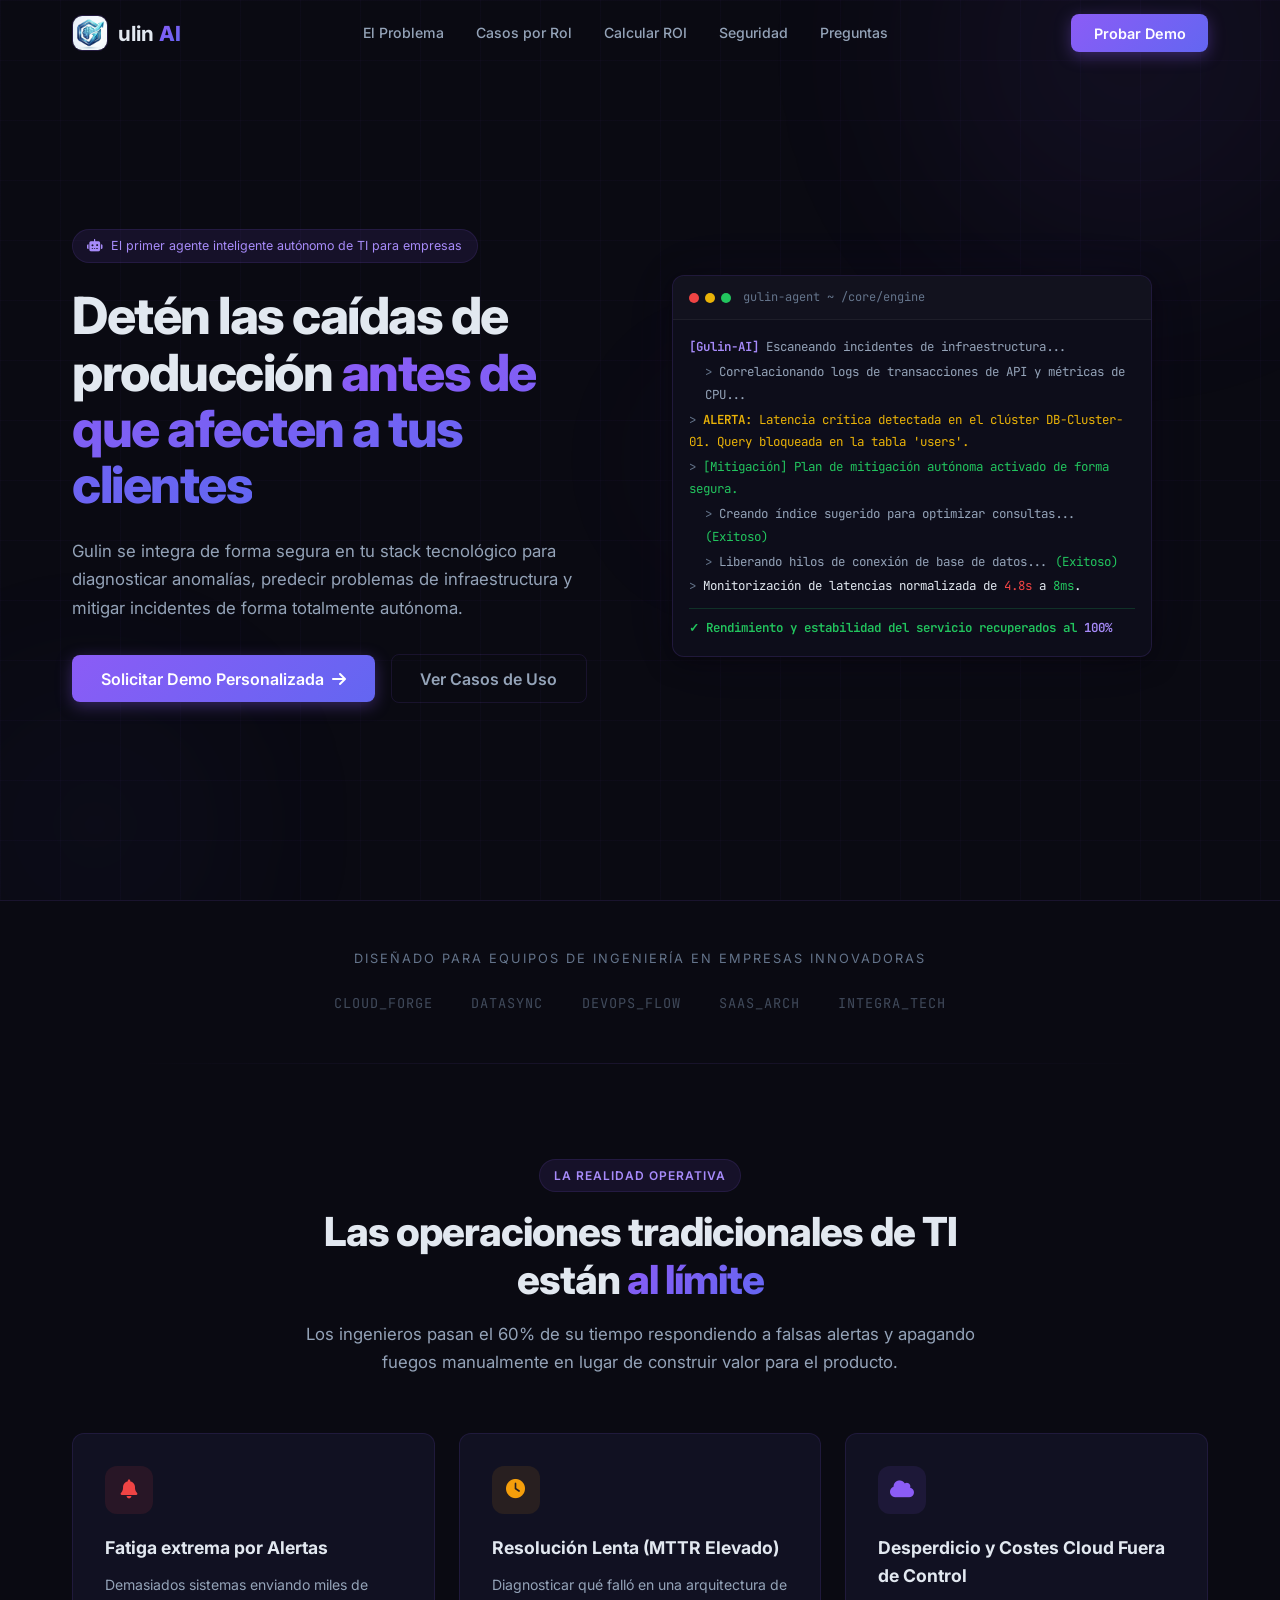
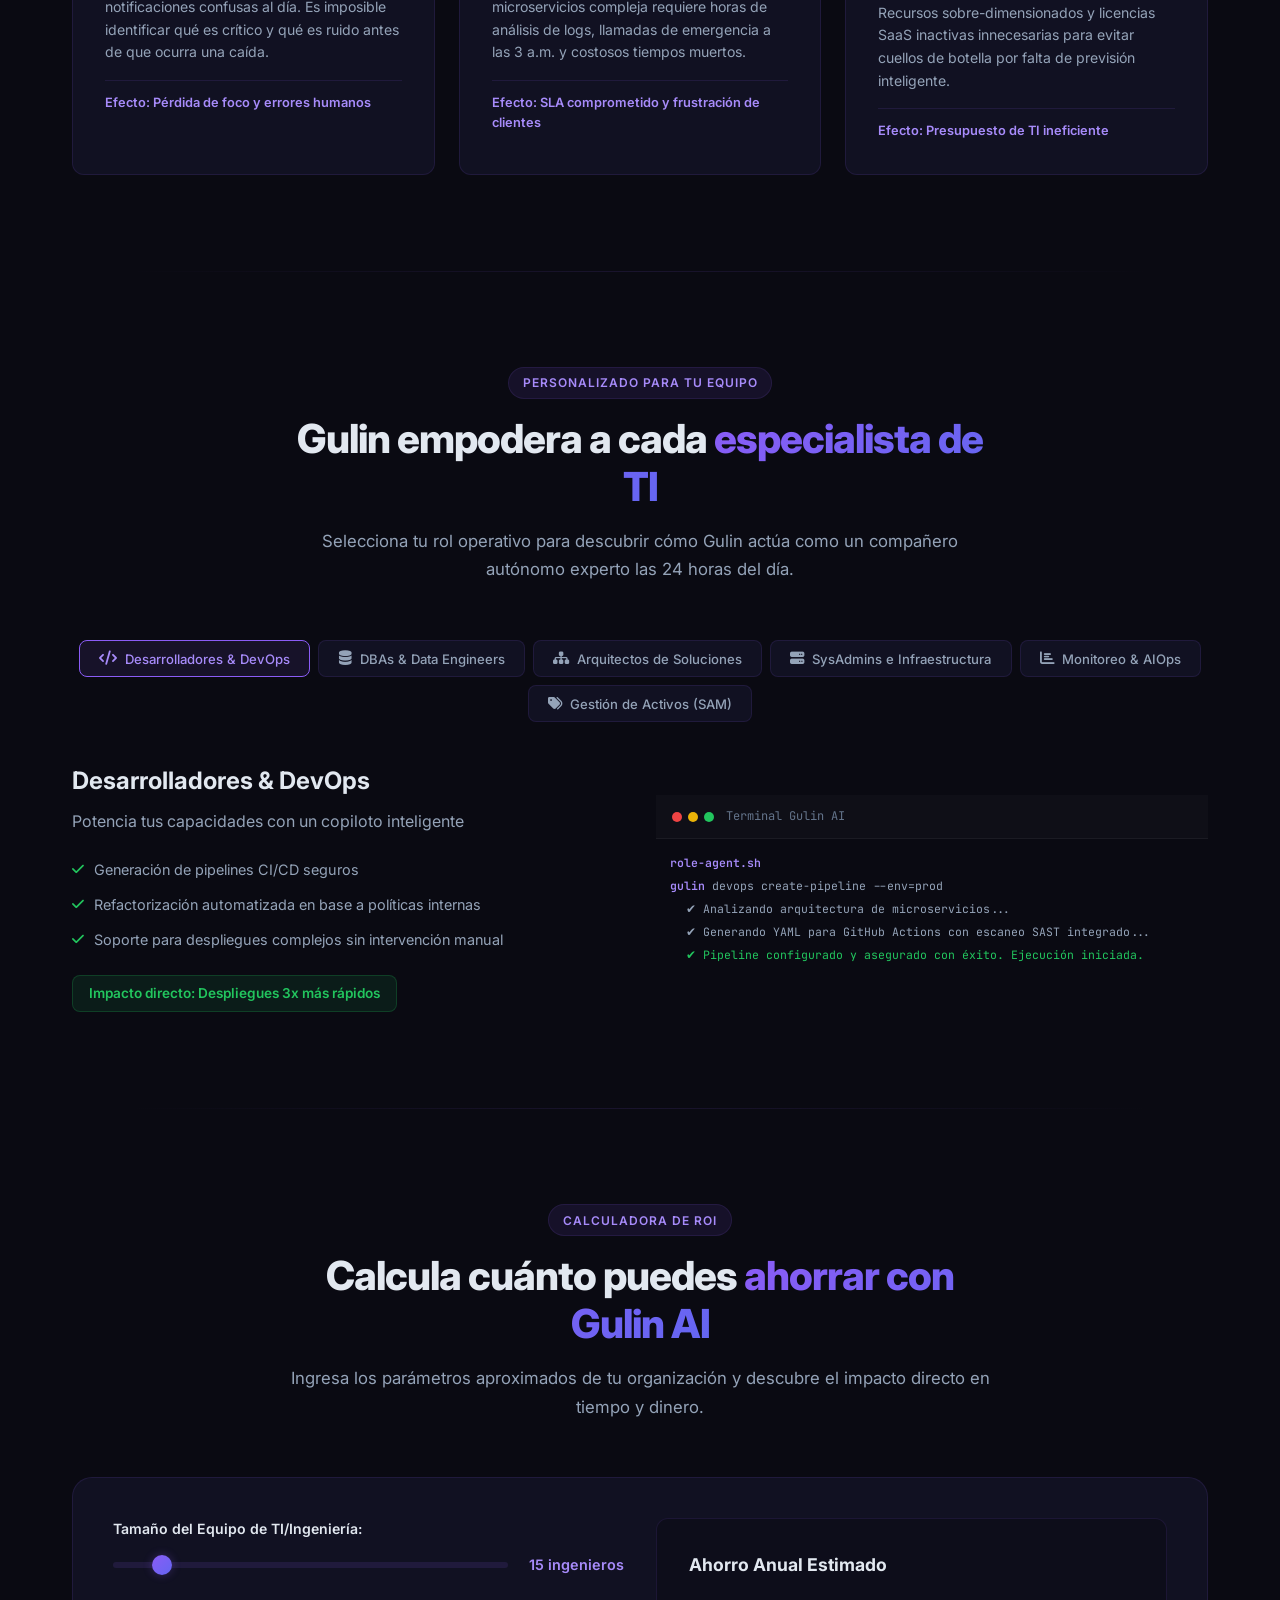
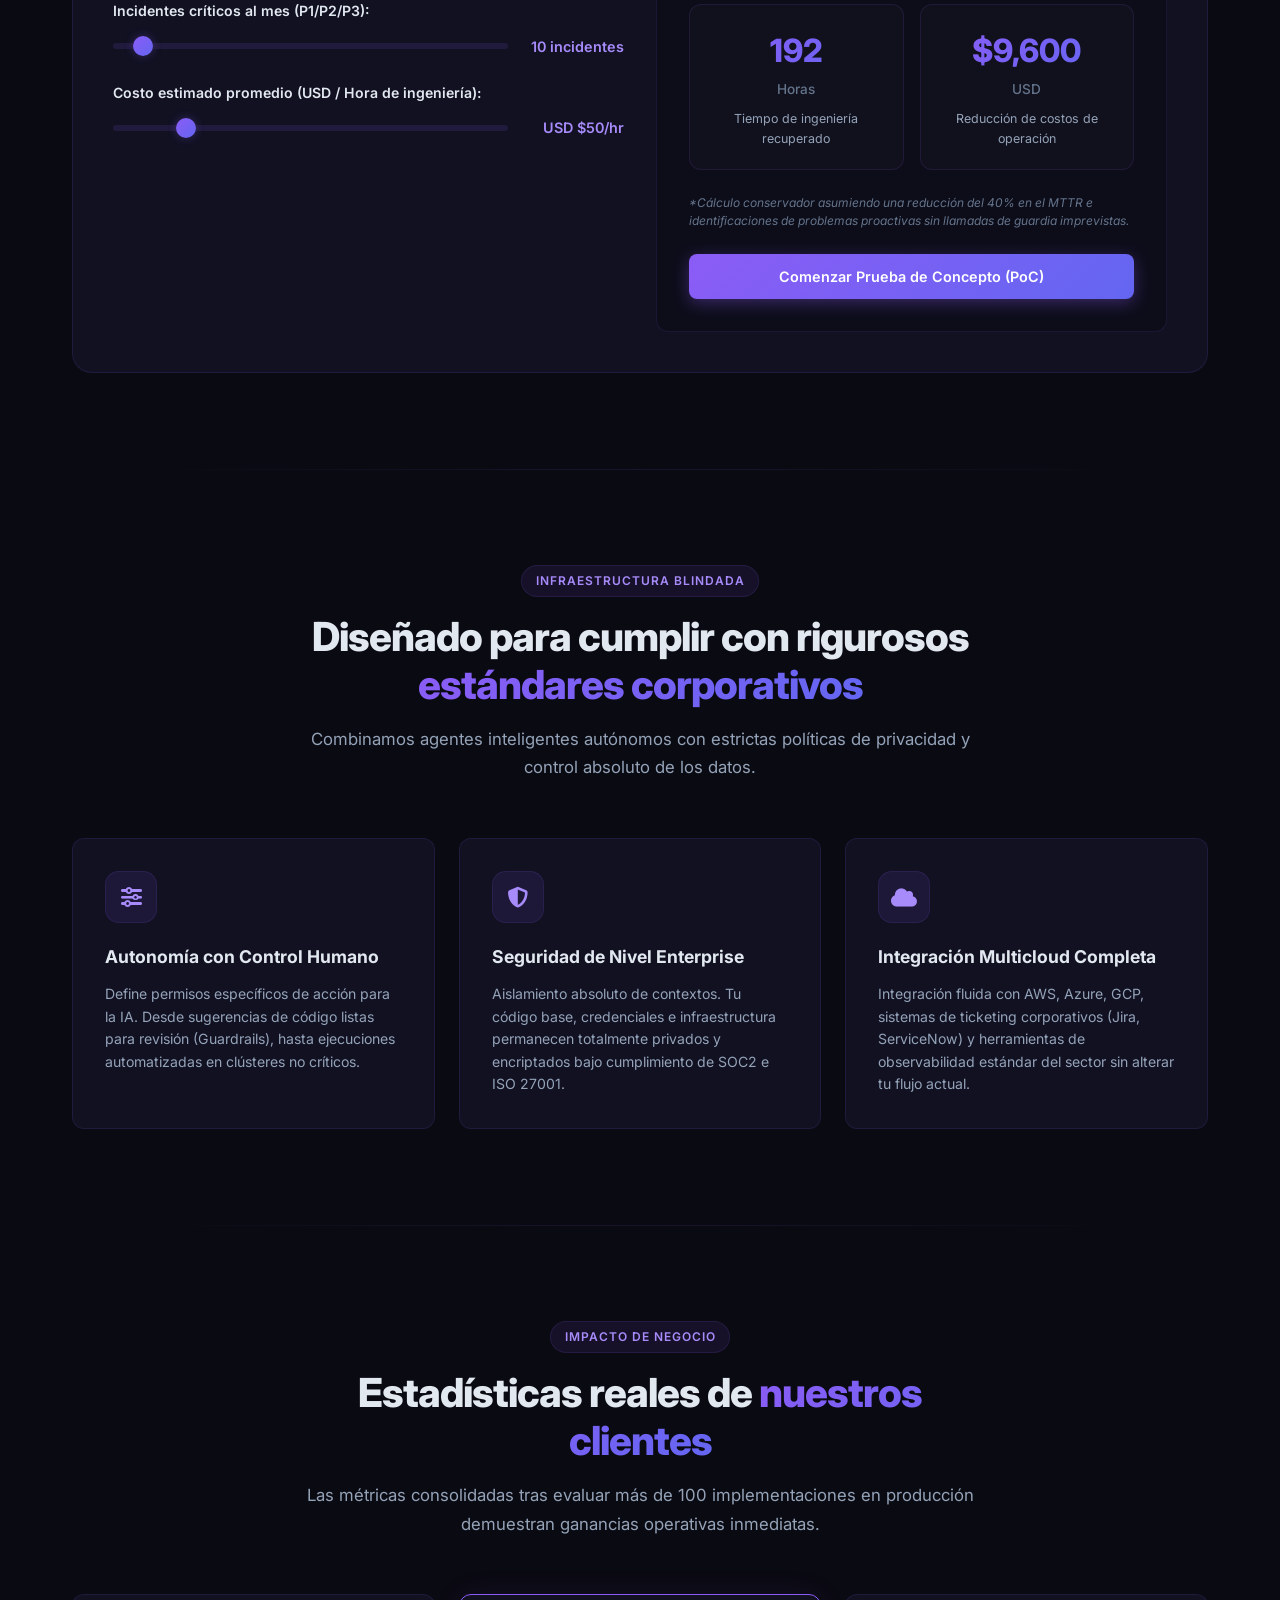
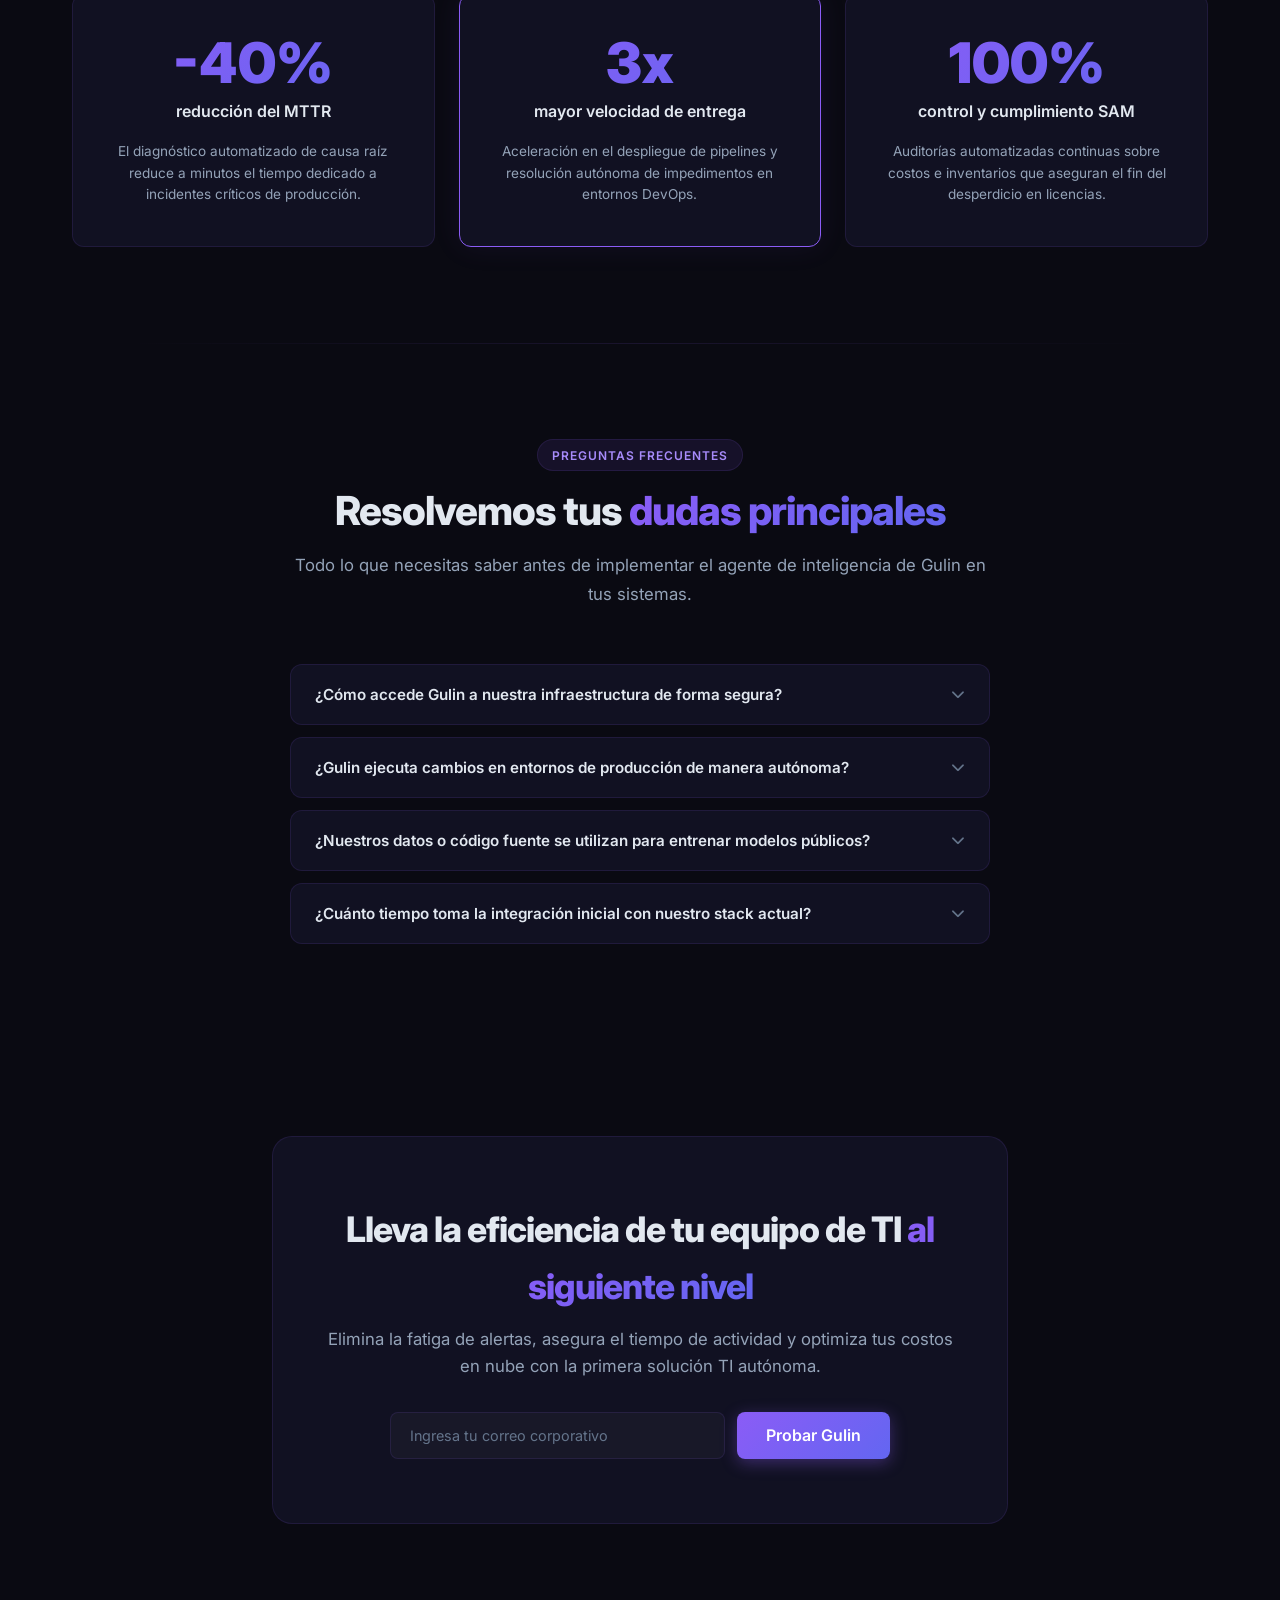
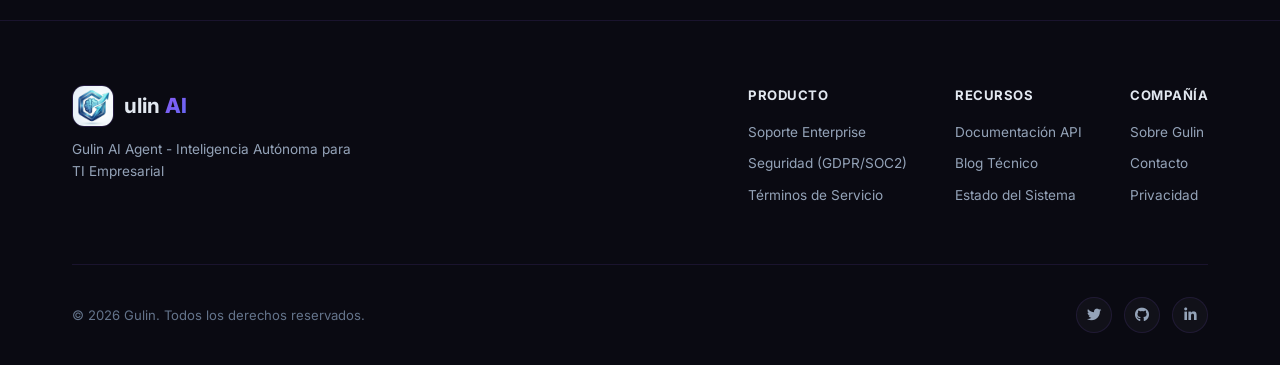
==== index.html @ b903b6cd "Mejora completa: diseno responsive, logo GULIN_LOGO_3 integrado, accesibilidad y UX optimizada" ====
<!DOCTYPE html>
<html lang="es">
<head>
    <meta charset="UTF-8">
    <meta name="viewport" content="width=device-width, initial-scale=1.0">
    <title>GuLIN AI - Agente Inteligente Autónomo para TI Empresarial</title>
    <meta name="description" content="GuLIN es el primer agente inteligente autónomo de TI para empresas. Detecta, diagnostica y mitiga incidentes de infraestructura antes de que afecten a tus clientes.">
    <link rel="stylesheet" href="styles.css">
    <link rel="preconnect" href="https://fonts.googleapis.com">
    <link href="https://fonts.googleapis.com/css2?family=Inter:wght@300;400;500;600;700;800;900&family=JetBrains+Mono:wght@400;500;600&display=swap" rel="stylesheet">
    <link rel="stylesheet" href="https://cdnjs.cloudflare.com/ajax/libs/font-awesome/6.5.1/css/all.min.css">
    <link rel="icon" type="image/jpeg" href="GULIN_LOGO_3.jpeg">
</head>
<body>
    <!-- Navbar -->
    <nav class="navbar">
        <div class="nav-container">
            <div class="nav-logo">
                <img src="GULIN_LOGO_3.jpeg" alt="GuLIN AI Logo" class="logo-img">
                <span class="logo-text">ulin <span class="logo-accent">AI</span></span>
            </div>
            <div class="nav-links">
                <a href="#problema" class="nav-link">El Problema</a>
                <a href="#roles" class="nav-link">Casos por Rol</a>
                <a href="#roi" class="nav-link">Calcular ROI</a>
                <a href="#seguridad" class="nav-link">Seguridad</a>
                <a href="#faq" class="nav-link">Preguntas</a>
            </div>
            <div class="nav-actions">
                <button class="btn btn-primary" onclick="openModal()">Probar Demo</button>
            </div>
            <button class="menu-toggle" id="menuToggle" aria-label="Menú">
                <span></span><span></span><span></span>
            </button>
        </div>
    </nav>

    <!-- Hero -->
    <section class="hero">
        <div class="hero-bg">
            <div class="orb orb-1"></div>
            <div class="orb orb-2"></div>
            <div class="orb orb-3"></div>
            <div class="grid-overlay"></div>
        </div>
        <div class="hero-container">
            <div class="hero-content">
                <div class="hero-badge">
                    <i class="fas fa-robot"></i>
                    <span>El primer agente inteligente autónomo de TI para empresas</span>
                </div>
                <h1 class="hero-title">
                    Detén las caídas de producción <span class="gradient-text">antes de que afecten a tus clientes</span>
                </h1>
                <p class="hero-subtitle">
                    Gulin se integra de forma segura en tu stack tecnológico para diagnosticar anomalías, 
                    predecir problemas de infraestructura y mitigar incidentes de forma totalmente autónoma.
                </p>
                <div class="hero-actions">
                    <button class="btn btn-primary btn-lg" onclick="openModal()">
                        Solicitar Demo Personalizada
                        <i class="fas fa-arrow-right"></i>
                    </button>
                    <button class="btn btn-ghost btn-lg" onclick="document.getElementById('roles').scrollIntoView({behavior:'smooth'})">
                        Ver Casos de Uso
                    </button>
                </div>
            </div>
            <div class="hero-visual">
                <div class="terminal-card">
                    <div class="terminal-header">
                        <div class="terminal-dots">
                            <span></span><span></span><span></span>
                        </div>
                        <span class="terminal-title">gulin-agent ~ /core/engine</span>
                    </div>
                    <div class="terminal-body">
                        <div class="terminal-line">
                            <span class="prompt">[Gulin-AI]</span> Escaneando incidentes de infraestructura...
                        </div>
                        <div class="terminal-line indent">
                            <span class="arrow">></span> Correlacionando logs de transacciones de API y métricas de CPU...
                        </div>
                        <div class="terminal-line alert">
                            <span class="arrow">></span> <span class="alert-text">ALERTA:</span> Latencia crítica detectada en el clúster DB-Cluster-01. Query bloqueada en la tabla 'users'.
                        </div>
                        <div class="terminal-line success">
                            <span class="arrow">></span> [Mitigación] Plan de mitigación autónoma activado de forma segura.
                        </div>
                        <div class="terminal-line indent">
                            <span class="arrow">></span> Creando índice sugerido para optimizar consultas... <span class="success-text">(Exitoso)</span>
                        </div>
                        <div class="terminal-line indent">
                            <span class="arrow">></span> Liberando hilos de conexión de base de datos... <span class="success-text">(Exitoso)</span>
                        </div>
                        <div class="terminal-line result">
                            <span class="arrow">></span> Monitorización de latencias normalizada de <span class="danger">4.8s</span> a <span class="success-text">8ms</span>.
                        </div>
                        <div class="terminal-line final">
                            ✓ Rendimiento y estabilidad del servicio recuperados al <span class="highlight">100%</span>
                        </div>
                    </div>
                </div>
            </div>
        </div>
    </section>

    <!-- Trusted By -->
    <section class="trusted">
        <div class="trusted-container">
            <p class="trusted-label">Diseñado para equipos de ingeniería en empresas innovadoras</p>
            <div class="trusted-logos">
                <span class="trusted-logo">CLOUD_FORGE</span>
                <span class="trusted-logo">DATASYNC</span>
                <span class="trusted-logo">DEVOPS_FLOW</span>
                <span class="trusted-logo">SAAS_ARCH</span>
                <span class="trusted-logo">INTEGRA_TECH</span>
            </div>
        </div>
    </section>

    <!-- Problem Section -->
    <section id="problema" class="problem">
        <div class="section-container">
            <div class="section-header">
                <span class="section-badge">La Realidad Operativa</span>
                <h2 class="section-title">Las operaciones tradicionales de TI están <span class="gradient-text">al límite</span></h2>
                <p class="section-desc">
                    Los ingenieros pasan el 60% de su tiempo respondiendo a falsas alertas y apagando fuegos manualmente 
                    en lugar de construir valor para el producto.
                </p>
            </div>
            <div class="problem-grid">
                <div class="problem-card">
                    <div class="problem-icon" style="--icon-bg: rgba(239, 68, 68, 0.1); --icon-color: #ef4444">
                        <i class="fas fa-bell"></i>
                    </div>
                    <h3>Fatiga extrema por Alertas</h3>
                    <p>Demasiados sistemas enviando miles de notificaciones confusas al día. Es imposible identificar qué es crítico y qué es ruido antes de que ocurra una caída.</p>
                    <span class="problem-effect">Efecto: Pérdida de foco y errores humanos</span>
                </div>
                <div class="problem-card">
                    <div class="problem-icon" style="--icon-bg: rgba(245, 158, 11, 0.1); --icon-color: #f59e0b">
                        <i class="fas fa-clock"></i>
                    </div>
                    <h3>Resolución Lenta (MTTR Elevado)</h3>
                    <p>Diagnosticar qué falló en una arquitectura de microservicios compleja requiere horas de análisis de logs, llamadas de emergencia a las 3 a.m. y costosos tiempos muertos.</p>
                    <span class="problem-effect">Efecto: SLA comprometido y frustración de clientes</span>
                </div>
                <div class="problem-card">
                    <div class="problem-icon" style="--icon-bg: rgba(139, 92, 246, 0.1); --icon-color: #8b5cf6">
                        <i class="fas fa-cloud"></i>
                    </div>
                    <h3>Desperdicio y Costes Cloud Fuera de Control</h3>
                    <p>Recursos sobre-dimensionados y licencias SaaS inactivas innecesarias para evitar cuellos de botella por falta de previsión inteligente.</p>
                    <span class="problem-effect">Efecto: Presupuesto de TI ineficiente</span>
                </div>
            </div>
        </div>
    </section>

    <!-- Roles Section -->
    <section id="roles" class="roles">
        <div class="section-container">
            <div class="section-header">
                <span class="section-badge">Personalizado para tu Equipo</span>
                <h2 class="section-title">Gulin empodera a cada <span class="gradient-text">especialista de TI</span></h2>
                <p class="section-desc">
                    Selecciona tu rol operativo para descubrir cómo Gulin actúa como un compañero autónomo experto las 24 horas del día.
                </p>
            </div>
            <div class="roles-tabs">
                <button class="role-tab active" data-role="devops">
                    <i class="fas fa-code"></i>
                    Desarrolladores & DevOps
                </button>
                <button class="role-tab" data-role="dba">
                    <i class="fas fa-database"></i>
                    DBAs & Data Engineers
                </button>
                <button class="role-tab" data-role="architect">
                    <i class="fas fa-sitemap"></i>
                    Arquitectos de Soluciones
                </button>
                <button class="role-tab" data-role="sysadmin">
                    <i class="fas fa-server"></i>
                    SysAdmins e Infraestructura
                </button>
                <button class="role-tab" data-role="monitoring">
                    <i class="fas fa-chart-bar"></i>
                    Monitoreo & AIOps
                </button>
                <button class="role-tab" data-role="sam">
                    <i class="fas fa-tags"></i>
                    Gestión de Activos (SAM)
                </button>
            </div>
            <div class="role-content active" id="role-devops">
                <div class="role-info">
                    <h3>Desarrolladores & DevOps</h3>
                    <p class="role-desc">Potencia tus capacidades con un copiloto inteligente</p>
                    <ul class="role-features">
                        <li><i class="fas fa-check"></i> Generación de pipelines CI/CD seguros</li>
                        <li><i class="fas fa-check"></i> Refactorización automatizada en base a políticas internas</li>
                        <li><i class="fas fa-check"></i> Soporte para despliegues complejos sin intervención manual</li>
                    </ul>
                    <span class="role-impact">Impacto directo: Despliegues 3x más rápidos</span>
                </div>
                <div class="role-terminal">
                    <div class="terminal-header">
                        <div class="terminal-dots"><span></span><span></span><span></span></div>
                        <span class="terminal-title">Terminal Gulin AI</span>
                    </div>
                    <div class="terminal-body small">
                        <div class="terminal-line"><span class="prompt">role-agent.sh</span></div>
                        <div class="terminal-line"><span class="highlight">gulin</span> devops create-pipeline --env=prod</div>
                        <div class="terminal-line indent">✔ Analizando arquitectura de microservicios...</div>
                        <div class="terminal-line indent">✔ Generando YAML para GitHub Actions con escaneo SAST integrado...</div>
                        <div class="terminal-line indent success">✔ Pipeline configurado y asegurado con éxito. Ejecución iniciada.</div>
                    </div>
                </div>
            </div>
        </div>
    </section>

    <!-- ROI Calculator -->
    <section id="roi" class="roi">
        <div class="section-container">
            <div class="section-header">
                <span class="section-badge">Calculadora de ROI</span>
                <h2 class="section-title">Calcula cuánto puedes <span class="gradient-text">ahorrar con Gulin AI</span></h2>
                <p class="section-desc">
                    Ingresa los parámetros aproximados de tu organización y descubre el impacto directo en tiempo y dinero.
                </p>
            </div>
            <div class="roi-calculator">
                <div class="roi-inputs">
                    <div class="roi-field">
                        <label>Tamaño del Equipo de TI/Ingeniería:</label>
                        <div class="roi-slider">
                            <input type="range" id="teamSize" min="5" max="100" value="15">
                            <span class="roi-value" id="teamSizeValue">15 ingenieros</span>
                        </div>
                    </div>
                    <div class="roi-field">
                        <label>Incidentes críticos al mes (P1/P2/P3):</label>
                        <div class="roi-slider">
                            <input type="range" id="incidents" min="5" max="100" value="10">
                            <span class="roi-value" id="incidentsValue">10 incidentes</span>
                        </div>
                    </div>
                    <div class="roi-field">
                        <label>Costo estimado promedio (USD / Hora de ingeniería):</label>
                        <div class="roi-slider">
                            <input type="range" id="hourlyRate" min="20" max="200" value="50">
                            <span class="roi-value" id="hourlyRateValue">USD $50/hr</span>
                        </div>
                    </div>
                </div>
                <div class="roi-result">
                    <h3>Ahorro Anual Estimado</h3>
                    <div class="roi-metrics">
                        <div class="roi-metric">
                            <span class="roi-number" id="hoursSaved">192</span>
                            <span class="roi-label">Horas</span>
                            <p>Tiempo de ingeniería recuperado</p>
                        </div>
                        <div class="roi-metric">
                            <span class="roi-number" id="moneySaved">$9,600</span>
                            <span class="roi-label">USD</span>
                            <p>Reducción de costos de operación</p>
                        </div>
                    </div>
                    <p class="roi-note">*Cálculo conservador asumiendo una reducción del 40% en el MTTR e identificaciones de problemas proactivas sin llamadas de guardia imprevistas.</p>
                    <button class="btn btn-primary btn-full" onclick="openModal()">
                        Comenzar Prueba de Concepto (PoC)
                    </button>
                </div>
            </div>
        </div>
    </section>

    <!-- Security -->
    <section id="seguridad" class="security">
        <div class="section-container">
            <div class="section-header">
                <span class="section-badge">Infraestructura Blindada</span>
                <h2 class="section-title">Diseñado para cumplir con rigurosos <span class="gradient-text">estándares corporativos</span></h2>
                <p class="section-desc">
                    Combinamos agentes inteligentes autónomos con estrictas políticas de privacidad y control absoluto de los datos.
                </p>
            </div>
            <div class="security-grid">
                <div class="security-card">
                    <div class="security-icon">
                        <i class="fas fa-sliders"></i>
                    </div>
                    <h3>Autonomía con Control Humano</h3>
                    <p>Define permisos específicos de acción para la IA. Desde sugerencias de código listas para revisión (Guardrails), hasta ejecuciones automatizadas en clústeres no críticos.</p>
                </div>
                <div class="security-card">
                    <div class="security-icon">
                        <i class="fas fa-shield-halved"></i>
                    </div>
                    <h3>Seguridad de Nivel Enterprise</h3>
                    <p>Aislamiento absoluto de contextos. Tu código base, credenciales e infraestructura permanecen totalmente privados y encriptados bajo cumplimiento de SOC2 e ISO 27001.</p>
                </div>
                <div class="security-card">
                    <div class="security-icon">
                        <i class="fas fa-cloud"></i>
                    </div>
                    <h3>Integración Multicloud Completa</h3>
                    <p>Integración fluida con AWS, Azure, GCP, sistemas de ticketing corporativos (Jira, ServiceNow) y herramientas de observabilidad estándar del sector sin alterar tu flujo actual.</p>
                </div>
            </div>
        </div>
    </section>

    <!-- Impact Stats -->
    <section class="impact">
        <div class="section-container">
            <div class="section-header">
                <span class="section-badge">Impacto de Negocio</span>
                <h2 class="section-title">Estadísticas reales de <span class="gradient-text">nuestros clientes</span></h2>
                <p class="section-desc">
                    Las métricas consolidadas tras evaluar más de 100 implementaciones en producción demuestran ganancias operativas inmediatas.
                </p>
            </div>
            <div class="impact-grid">
                <div class="impact-card">
                    <div class="impact-number">-40%</div>
                    <div class="impact-label">reducción del MTTR</div>
                    <p>El diagnóstico automatizado de causa raíz reduce a minutos el tiempo dedicado a incidentes críticos de producción.</p>
                </div>
                <div class="impact-card featured">
                    <div class="impact-number">3x</div>
                    <div class="impact-label">mayor velocidad de entrega</div>
                    <p>Aceleración en el despliegue de pipelines y resolución autónoma de impedimentos en entornos DevOps.</p>
                </div>
                <div class="impact-card">
                    <div class="impact-number">100%</div>
                    <div class="impact-label">control y cumplimiento SAM</div>
                    <p>Auditorías automatizadas continuas sobre costos e inventarios que aseguran el fin del desperdicio en licencias.</p>
                </div>
            </div>
        </div>
    </section>

    <!-- FAQ -->
    <section id="faq" class="faq">
        <div class="section-container">
            <div class="section-header">
                <span class="section-badge">Preguntas Frecuentes</span>
                <h2 class="section-title">Resolvemos tus <span class="gradient-text">dudas principales</span></h2>
                <p class="section-desc">
                    Todo lo que necesitas saber antes de implementar el agente de inteligencia de Gulin en tus sistemas.
                </p>
            </div>
            <div class="faq-list">
                <div class="faq-item">
                    <button class="faq-question">
                        <span>¿Cómo accede Gulin a nuestra infraestructura de forma segura?</span>
                        <i class="fas fa-chevron-down"></i>
                    </button>
                    <div class="faq-answer">
                        <p>Gulin se conecta mediante APIs seguras con autenticación OAuth 2.0 y tokens efímeros. No almacenamos credenciales permanentemente. Todo el tráfico está encriptado TLS 1.3 y puedes revocar el acceso en cualquier momento desde nuestro panel de control.</p>
                    </div>
                </div>
                <div class="faq-item">
                    <button class="faq-question">
                        <span>¿Gulin ejecuta cambios en entornos de producción de manera autónoma?</span>
                        <i class="fas fa-chevron-down"></i>
                    </button>
                    <div class="faq-answer">
                        <p>Sí, pero solo si configuras permisos explícitos para ello. Puedes elegir entre modo "Sugerencia" (recomienda acciones que requieren aprobación humana) o modo "Autónomo" (ejecuta cambios en ventanas de tiempo definidas y en entornos no críticos).</p>
                    </div>
                </div>
                <div class="faq-item">
                    <button class="faq-question">
                        <span>¿Nuestros datos o código fuente se utilizan para entrenar modelos públicos?</span>
                        <i class="fas fa-chevron-down"></i>
                    </button>
                    <div class="faq-answer">
                        <p>No. Absolutamente no. Tu código, datos de infraestructura y métricas operativas permanecen completamente aislados. No utilizamos datos de clientes para entrenar modelos públicos. Operamos bajo estrictos acuerdos de confidencialidad y cumplimos con SOC2 e ISO 27001.</p>
                    </div>
                </div>
                <div class="faq-item">
                    <button class="faq-question">
                        <span>¿Cuánto tiempo toma la integración inicial con nuestro stack actual?</span>
                        <i class="fas fa-chevron-down"></i>
                    </button>
                    <div class="faq-answer">
                        <p>La integración inicial típicamente toma entre 2 y 4 horas. Conectamos Gulin a tus fuentes de datos existentes (APIs, webhooks, bases de datos de monitoreo) sin necesidad de modificar tu infraestructura actual. Ofrecemos soporte dedicado durante todo el proceso.</p>
                    </div>
                </div>
            </div>
        </div>
    </section>

    <!-- CTA Final -->
    <section class="cta-final">
        <div class="cta-container">
            <div class="cta-content">
                <h2>Lleva la eficiencia de tu equipo de TI <span class="gradient-text">al siguiente nivel</span></h2>
                <p>Elimina la fatiga de alertas, asegura el tiempo de actividad y optimiza tus costos en nube con la primera solución TI autónoma.</p>
                <div class="cta-form">
                    <input type="email" placeholder="Ingresa tu correo corporativo" class="cta-input">
                    <button class="btn btn-primary btn-lg" onclick="openModal()">Probar Gulin</button>
                </div>
            </div>
        </div>
    </section>

    <!-- Footer -->
    <footer class="footer">
        <div class="footer-container">
            <div class="footer-top">
                <div class="footer-brand">
                    <div class="footer-logo-wrap">
                        <img src="GULIN_LOGO_3.jpeg" alt="GuLIN AI Logo" class="logo-img logo-img-footer">
                        <span class="logo-text">ulin <span class="logo-accent">AI</span></span>
                    </div>
                    <p>Gulin AI Agent - Inteligencia Autónoma para TI Empresarial</p>
                </div>
                <div class="footer-links">
                    <div class="footer-col">
                        <h4>Producto</h4>
                        <a href="#">Soporte Enterprise</a>
                        <a href="#">Seguridad (GDPR/SOC2)</a>
                        <a href="#">Términos de Servicio</a>
                    </div>
                    <div class="footer-col">
                        <h4>Recursos</h4>
                        <a href="#">Documentación API</a>
                        <a href="#">Blog Técnico</a>
                        <a href="#">Estado del Sistema</a>
                    </div>
                    <div class="footer-col">
                        <h4>Compañía</h4>
                        <a href="#">Sobre Gulin</a>
                        <a href="#">Contacto</a>
                        <a href="#">Privacidad</a>
                    </div>
                </div>
            </div>
            <div class="footer-bottom">
                <p>© 2026 Gulin. Todos los derechos reservados.</p>
                <div class="footer-social">
                    <a href="#" aria-label="Twitter"><i class="fab fa-twitter"></i></a>
                    <a href="#" aria-label="GitHub"><i class="fab fa-github"></i></a>
                    <a href="#" aria-label="LinkedIn"><i class="fab fa-linkedin-in"></i></a>
                </div>
            </div>
        </div>
    </footer>

    <!-- Modal -->
    <div class="modal-overlay" id="authModal">
        <div class="modal">
            <button class="modal-close" onclick="closeModal()">
                <i class="fas fa-xmark"></i>
            </button>
            <div class="modal-header">
                <img src="GULIN_LOGO_3.jpeg" alt="GuLIN AI Logo" class="logo-img logo-img-modal">
                <h2>Solicitar Demo</h2>
                <p>Descubre cómo Gulin puede transformar tu operación de TI</p>
            </div>
            <div class="modal-body">
                <form id="authForm" onsubmit="handleAuth(event)">
                    <div class="form-group">
                        <label>Nombre completo</label>
                        <input type="text" placeholder="Tu nombre" required>
                    </div>
                    <div class="form-group">
                        <label>Correo corporativo</label>
                        <input type="email" placeholder="tu@empresa.com" required>
                    </div>
                    <div class="form-group">
                        <label>Empresa</label>
                        <input type="text" placeholder="Nombre de tu empresa" required>
                    </div>
                    <button type="submit" class="btn btn-primary btn-full">
                        Solicitar Demo
                        <i class="fas fa-arrow-right"></i>
                    </button>
                </form>
            </div>
        </div>
    </div>

    <script src="script.js"></script>
</body>
</html>
---- styles.css ----
/* ============================================
   GuLIN AI - Agente Inteligente de TI
   Estilo: Terminal / Enterprise / Tech
   Diseño Responsive Mejorado v2.0
   ============================================ */

:root {
    --primary: #8b5cf6;
    --primary-dark: #7c3aed;
    --primary-light: #a78bfa;
    --primary-bg: rgba(139, 92, 246, 0.1);
    --bg: #0a0a12;
    --bg-card: #111122;
    --bg-card-hover: #1a1a30;
    --text: #e2e8f0;
    --text-secondary: #94a3b8;
    --text-muted: #64748b;
    --border: rgba(139, 92, 246, 0.12);
    --border-hover: rgba(139, 92, 246, 0.3);
    --gradient: linear-gradient(135deg, #8b5cf6, #6366f1);
    --gradient-2: linear-gradient(135deg, #a78bfa, #6366f1);
    --shadow: 0 4px 24px rgba(0, 0, 0, 0.5);
    --shadow-glow: 0 0 40px rgba(139, 92, 246, 0.1);
    --radius: 12px;
    --radius-lg: 20px;
    --transition: all 0.3s cubic-bezier(0.4, 0, 0.2, 1);
    --terminal-bg: #0d0d1a;
    --terminal-green: #22c55e;
    --terminal-red: #ef4444;
    --terminal-yellow: #eab308;
    --max-width: 1200px;
    --nav-height: 64px;
}

* { margin: 0; padding: 0; box-sizing: border-box; }

html {
    scroll-behavior: smooth;
    scroll-padding-top: 80px;
    font-size: 16px;
}

body {
    font-family: 'Inter', -apple-system, sans-serif;
    background: var(--bg);
    color: var(--text);
    line-height: 1.6;
    overflow-x: hidden;
    -webkit-font-smoothing: antialiased;
    -moz-osx-font-smoothing: grayscale;
}

img {
    max-width: 100%;
    height: auto;
    display: block;
}

/* ============================================
   Logo Image - Estilos compartidos
   ============================================ */
.logo-img {
    width: 36px;
    height: 36px;
    border-radius: 10px;
    object-fit: cover;
    flex-shrink: 0;
    border: 1px solid rgba(139, 92, 246, 0.2);
    transition: var(--transition);
}

.logo-img:hover {
    border-color: var(--primary-light);
    box-shadow: 0 0 12px rgba(139, 92, 246, 0.3);
}

.logo-img-footer {
    width: 42px;
    height: 42px;
    border-radius: 12px;
}

.logo-img-modal {
    width: 56px;
    height: 56px;
    border-radius: 14px;
    margin: 0 auto 1rem;
    box-shadow: 0 0 20px rgba(139, 92, 246, 0.2);
}

/* ============================================
   Navbar
   ============================================ */
.navbar {
    position: fixed;
    top: 0;
    left: 0;
    right: 0;
    z-index: 1000;
    padding: 0.9rem 0;
    transition: var(--transition);
}

.navbar.scrolled {
    background: rgba(10, 10, 18, 0.92);
    backdrop-filter: blur(20px);
    -webkit-backdrop-filter: blur(20px);
    border-bottom: 1px solid var(--border);
    padding: 0.5rem 0;
}

.nav-container {
    max-width: var(--max-width);
    margin: 0 auto;
    padding: 0 2rem;
    display: flex;
    align-items: center;
    justify-content: space-between;
    gap: 1rem;
}

.nav-logo {
    display: flex;
    align-items: center;
    gap: 0.6rem;
    flex-shrink: 0;
}

.logo-text {
    font-size: 1.3rem;
    font-weight: 700;
    color: var(--text);
    white-space: nowrap;
}

.logo-accent {
    background: var(--gradient);
    -webkit-background-clip: text;
    -webkit-text-fill-color: transparent;
    background-clip: text;
    font-weight: 800;
}

.nav-links {
    display: flex;
    gap: 2rem;
    align-items: center;
}

.nav-link {
    color: var(--text-secondary);
    text-decoration: none;
    font-size: 0.88rem;
    font-weight: 500;
    transition: var(--transition);
    position: relative;
    white-space: nowrap;
}

.nav-link::after {
    content: '';
    position: absolute;
    bottom: -4px;
    left: 0;
    width: 0;
    height: 2px;
    background: var(--gradient);
    transition: var(--transition);
    border-radius: 2px;
}

.nav-link:hover, .nav-link.active {
    color: var(--text);
}

.nav-link:hover::after, .nav-link.active::after {
    width: 100%;
}

.nav-actions {
    display: flex;
    gap: 0.75rem;
    flex-shrink: 0;
}

.menu-toggle {
    display: none;
    flex-direction: column;
    gap: 5px;
    background: none;
    border: none;
    cursor: pointer;
    padding: 4px;
    z-index: 1001;
}

.menu-toggle span {
    display: block;
    width: 22px;
    height: 2px;
    background: var(--text);
    border-radius: 2px;
    transition: var(--transition);
}

.menu-toggle.active span:nth-child(1) { transform: rotate(45deg) translate(5px, 5px); }
.menu-toggle.active span:nth-child(2) { opacity: 0; }
.menu-toggle.active span:nth-child(3) { transform: rotate(-45deg) translate(5px, -5px); }

/* ============================================
   Buttons
   ============================================ */
.btn {
    display: inline-flex;
    align-items: center;
    gap: 0.5rem;
    padding: 0.65rem 1.4rem;
    border-radius: 8px;
    font-family: inherit;
    font-size: 0.9rem;
    font-weight: 600;
    cursor: pointer;
    transition: var(--transition);
    border: none;
    white-space: nowrap;
    text-decoration: none;
}

.btn-primary {
    background: var(--gradient);
    color: white;
    box-shadow: 0 4px 16px rgba(139, 92, 246, 0.35);
}

.btn-primary:hover {
    transform: translateY(-2px);
    box-shadow: 0 6px 24px rgba(139, 92, 246, 0.5);
}

.btn-primary:active {
    transform: translateY(0);
}

.btn-ghost {
    background: transparent;
    color: var(--text-secondary);
    border: 1px solid var(--border);
}

.btn-ghost:hover {
    border-color: var(--primary-light);
    color: var(--text);
    background: var(--primary-bg);
}

.btn-lg {
    padding: 0.85rem 1.8rem;
    font-size: 1rem;
}

.btn-full {
    width: 100%;
    justify-content: center;
    padding: 0.85rem;
}

/* ============================================
   Hero
   ============================================ */
.hero {
    min-height: 100vh;
    min-height: 100dvh;
    display: flex;
    align-items: center;
    position: relative;
    overflow: hidden;
    padding: 6rem 0 4rem;
}

.hero-bg {
    position: absolute;
    inset: 0;
    overflow: hidden;
    pointer-events: none;
}

.orb {
    position: absolute;
    border-radius: 50%;
    filter: blur(100px);
    opacity: 0.3;
    will-change: transform;
}

.orb-1 {
    width: min(500px, 80vw);
    height: min(500px, 80vw);
    background: radial-gradient(circle, rgba(139, 92, 246, 0.3), transparent);
    top: -200px;
    right: -100px;
    animation: orbFloat 8s ease-in-out infinite;
}

.orb-2 {
    width: min(350px, 60vw);
    height: min(350px, 60vw);
    background: radial-gradient(circle, rgba(99, 102, 241, 0.2), transparent);
    bottom: -100px;
    left: -80px;
    animation: orbFloat 10s ease-in-out infinite reverse;
}

.orb-3 {
    width: min(200px, 40vw);
    height: min(200px, 40vw);
    background: radial-gradient(circle, rgba(167, 139, 250, 0.2), transparent);
    top: 40%;
    left: 50%;
    animation: orbFloat 12s ease-in-out infinite;
}

@keyframes orbFloat {
    0%, 100% { transform: translate(0, 0) scale(1); }
    50% { transform: translate(30px, -30px) scale(1.1); }
}

.grid-overlay {
    position: absolute;
    inset: 0;
    background-image: 
        linear-gradient(rgba(139, 92, 246, 0.03) 1px, transparent 1px),
        linear-gradient(90deg, rgba(139, 92, 246, 0.03) 1px, transparent 1px);
    background-size: 60px 60px;
}

.hero-container {
    max-width: var(--max-width);
    margin: 0 auto;
    padding: 0 2rem;
    display: grid;
    grid-template-columns: 1fr 1fr;
    gap: 4rem;
    align-items: center;
    position: relative;
    z-index: 1;
}

.hero-content {
    display: flex;
    flex-direction: column;
    gap: 1.5rem;
}

.hero-badge {
    display: inline-flex;
    align-items: center;
    gap: 0.5rem;
    padding: 0.4rem 0.9rem;
    background: var(--primary-bg);
    border: 1px solid var(--border);
    border-radius: 100px;
    font-size: clamp(0.7rem, 1.5vw, 0.78rem);
    color: var(--primary-light);
    width: fit-content;
}

.hero-title {
    font-size: clamp(2rem, 4.5vw, 3.2rem);
    font-weight: 800;
    line-height: 1.1;
    letter-spacing: -1.5px;
}

.gradient-text {
    background: var(--gradient);
    -webkit-background-clip: text;
    -webkit-text-fill-color: transparent;
    background-clip: text;
}

.hero-subtitle {
    font-size: clamp(0.9rem, 1.5vw, 1.05rem);
    color: var(--text-secondary);
    max-width: 500px;
    line-height: 1.7;
}

.hero-actions {
    display: flex;
    align-items: center;
    gap: 1rem;
    margin-top: 0.5rem;
    flex-wrap: wrap;
}

/* Terminal Card */
.terminal-card {
    width: 100%;
    max-width: 480px;
    background: var(--terminal-bg);
    border: 1px solid rgba(139, 92, 246, 0.15);
    border-radius: var(--radius);
    overflow: hidden;
    box-shadow: var(--shadow), 0 0 60px rgba(139, 92, 246, 0.05);
}

.terminal-header {
    display: flex;
    align-items: center;
    gap: 0.75rem;
    padding: 0.75rem 1rem;
    background: rgba(255, 255, 255, 0.02);
    border-bottom: 1px solid rgba(255, 255, 255, 0.05);
}

.terminal-dots {
    display: flex;
    gap: 6px;
}

.terminal-dots span {
    width: 10px; height: 10px;
    border-radius: 50%;
}

.terminal-dots span:nth-child(1) { background: #ef4444; }
.terminal-dots span:nth-child(2) { background: #eab308; }
.terminal-dots span:nth-child(3) { background: #22c55e; }

.terminal-title {
    font-family: 'JetBrains Mono', monospace;
    font-size: 0.75rem;
    color: var(--text-muted);
}

.terminal-body {
    padding: 1rem;
    font-family: 'JetBrains Mono', monospace;
    font-size: clamp(0.65rem, 1.2vw, 0.78rem);
    line-height: 1.8;
    display: flex;
    flex-direction: column;
    gap: 0.15rem;
}

.terminal-body.small {
    font-size: clamp(0.6rem, 1.1vw, 0.72rem);
    padding: 0.85rem;
}

.terminal-line {
    color: var(--text-secondary);
}

.terminal-line.indent { padding-left: 1rem; }
.terminal-line .prompt { color: var(--primary-light); font-weight: 600; }
.terminal-line .arrow { color: var(--text-muted); }
.terminal-line .highlight { color: var(--primary-light); font-weight: 600; }
.terminal-line .alert-text { color: var(--terminal-yellow); font-weight: 600; }
.terminal-line .success-text { color: var(--terminal-green); }
.terminal-line .danger { color: var(--terminal-red); }

.terminal-line.alert { color: var(--terminal-yellow); }
.terminal-line.success { color: var(--terminal-green); }
.terminal-line.result { color: var(--text); }
.terminal-line.final { 
    color: var(--terminal-green); 
    font-weight: 600;
    margin-top: 0.5rem;
    padding-top: 0.5rem;
    border-top: 1px solid rgba(34, 197, 94, 0.2);
}

/* ============================================
   Trusted By
   ============================================ */
.trusted {
    padding: 3rem 0;
    border-top: 1px solid var(--border);
}

.trusted-container {
    max-width: var(--max-width);
    margin: 0 auto;
    padding: 0 2rem;
    text-align: center;
}

.trusted-label {
    font-size: clamp(0.7rem, 1.2vw, 0.8rem);
    color: var(--text-muted);
    text-transform: uppercase;
    letter-spacing: 2px;
    margin-bottom: 1.5rem;
}

.trusted-logos {
    display: flex;
    justify-content: center;
    gap: clamp(1.5rem, 3vw, 3rem);
    flex-wrap: wrap;
}

.trusted-logo {
    font-family: 'JetBrains Mono', monospace;
    font-size: clamp(0.75rem, 1.2vw, 0.85rem);
    color: var(--text-muted);
    letter-spacing: 1px;
    opacity: 0.6;
    transition: var(--transition);
}

.trusted-logo:hover {
    opacity: 1;
    color: var(--text-secondary);
}

/* ============================================
   Sections Common
   ============================================ */
.section-container {
    max-width: var(--max-width);
    margin: 0 auto;
    padding: 0 2rem;
}

.section-header {
    text-align: center;
    max-width: 700px;
    margin: 0 auto 3.5rem;
}

.section-badge {
    display: inline-block;
    padding: 0.35rem 0.85rem;
    background: var(--primary-bg);
    border: 1px solid var(--border);
    border-radius: 100px;
    font-size: clamp(0.65rem, 1.1vw, 0.75rem);
    font-weight: 600;
    color: var(--primary-light);
    text-transform: uppercase;
    letter-spacing: 1px;
    margin-bottom: 1rem;
}

.section-title {
    font-size: clamp(1.6rem, 3.5vw, 2.5rem);
    font-weight: 800;
    letter-spacing: -1px;
    line-height: 1.2;
    margin-bottom: 1rem;
}

.section-desc {
    font-size: clamp(0.85rem, 1.5vw, 1.05rem);
    color: var(--text-secondary);
    line-height: 1.7;
}

/* ============================================
   Problem Section
   ============================================ */
.problem {
    padding: 6rem 0;
    position: relative;
}

.problem::before {
    content: '';
    position: absolute;
    top: 0;
    left: 10%;
    right: 10%;
    height: 1px;
    background: linear-gradient(90deg, transparent, var(--border), transparent);
}

.problem-grid {
    display: grid;
    grid-template-columns: repeat(3, 1fr);
    gap: 1.5rem;
}

.problem-card {
    background: var(--bg-card);
    border: 1px solid var(--border);
    border-radius: var(--radius);
    padding: 2rem;
    transition: var(--transition);
}

.problem-card:hover {
    background: var(--bg-card-hover);
    border-color: var(--border-hover);
    transform: translateY(-3px);
    box-shadow: var(--shadow);
}

.problem-icon {
    width: 48px;
    height: 48px;
    border-radius: 12px;
    background: var(--icon-bg);
    display: flex;
    align-items: center;
    justify-content: center;
    font-size: 1.2rem;
    color: var(--icon-color);
    margin-bottom: 1.25rem;
}

.problem-card h3 {
    font-size: clamp(1rem, 1.5vw, 1.1rem);
    font-weight: 700;
    margin-bottom: 0.75rem;
}

.problem-card p {
    font-size: clamp(0.8rem, 1.2vw, 0.88rem);
    color: var(--text-secondary);
    line-height: 1.6;
    margin-bottom: 1rem;
}

.problem-effect {
    font-size: 0.8rem;
    color: var(--primary-light);
    font-weight: 600;
    display: block;
    padding-top: 0.75rem;
    border-top: 1px solid var(--border);
}

/* ============================================
   Roles Section
   ============================================ */
.roles {
    padding: 6rem 0;
    position: relative;
}

.roles::before {
    content: '';
    position: absolute;
    top: 0;
    left: 10%;
    right: 10%;
    height: 1px;
    background: linear-gradient(90deg, transparent, var(--border), transparent);
}

.roles-tabs {
    display: flex;
    flex-wrap: wrap;
    gap: 0.5rem;
    justify-content: center;
    margin-bottom: 2.5rem;
}

.role-tab {
    display: flex;
    align-items: center;
    gap: 0.5rem;
    padding: 0.6rem 1.2rem;
    background: var(--bg-card);
    border: 1px solid var(--border);
    border-radius: 8px;
    color: var(--text-secondary);
    font-family: inherit;
    font-size: clamp(0.75rem, 1.2vw, 0.82rem);
    font-weight: 500;
    cursor: pointer;
    transition: var(--transition);
}

.role-tab:hover {
    border-color: var(--border-hover);
    color: var(--text);
}

.role-tab.active {
    background: var(--primary-bg);
    border-color: var(--primary);
    color: var(--primary-light);
}

.role-tab i {
    font-size: 0.9rem;
}

.role-content {
    display: none;
    grid-template-columns: 1fr 1fr;
    gap: 2rem;
    align-items: center;
}

.role-content.active {
    display: grid;
}

.role-info h3 {
    font-size: clamp(1.2rem, 2vw, 1.5rem);
    font-weight: 700;
    margin-bottom: 0.5rem;
}

.role-desc {
    font-size: clamp(0.85rem, 1.3vw, 1rem);
    color: var(--text-secondary);
    margin-bottom: 1.5rem;
}

.role-features {
    list-style: none;
    display: flex;
    flex-direction: column;
    gap: 0.75rem;
    margin-bottom: 1.5rem;
}

.role-features li {
    display: flex;
    align-items: center;
    gap: 0.6rem;
    font-size: clamp(0.8rem, 1.2vw, 0.9rem);
    color: var(--text-secondary);
}

.role-features li i {
    color: var(--terminal-green);
    font-size: 0.85rem;
    flex-shrink: 0;
}

.role-impact {
    display: inline-block;
    padding: 0.4rem 1rem;
    background: rgba(34, 197, 94, 0.1);
    border: 1px solid rgba(34, 197, 94, 0.2);
    border-radius: 8px;
    font-size: clamp(0.75rem, 1.2vw, 0.85rem);
    font-weight: 600;
    color: var(--terminal-green);
}

/* ============================================
   ROI Calculator
   ============================================ */
.roi {
    padding: 6rem 0;
    position: relative;
}

.roi::before {
    content: '';
    position: absolute;
    top: 0;
    left: 10%;
    right: 10%;
    height: 1px;
    background: linear-gradient(90deg, transparent, var(--border), transparent);
}

.roi-calculator {
    display: grid;
    grid-template-columns: 1fr 1fr;
    gap: 2rem;
    background: var(--bg-card);
    border: 1px solid var(--border);
    border-radius: var(--radius-lg);
    padding: 2.5rem;
}

.roi-field {
    margin-bottom: 1.5rem;
}

.roi-field label {
    display: block;
    font-size: clamp(0.8rem, 1.2vw, 0.88rem);
    font-weight: 600;
    margin-bottom: 0.75rem;
    color: var(--text);
}

.roi-slider {
    display: flex;
    align-items: center;
    gap: 1rem;
}

.roi-slider input[type="range"] {
    flex: 1;
    -webkit-appearance: none;
    appearance: none;
    height: 6px;
    background: var(--border);
    border-radius: 3px;
    outline: none;
    min-width: 0;
}

.roi-slider input[type="range"]::-webkit-slider-thumb {
    -webkit-appearance: none;
    width: 20px;
    height: 20px;
    border-radius: 50%;
    background: var(--gradient);
    cursor: pointer;
    box-shadow: 0 0 10px rgba(139, 92, 246, 0.3);
}

.roi-slider input[type="range"]::-moz-range-thumb {
    width: 20px;
    height: 20px;
    border-radius: 50%;
    background: var(--gradient);
    cursor: pointer;
    border: none;
    box-shadow: 0 0 10px rgba(139, 92, 246, 0.3);
}

.roi-value {
    font-size: clamp(0.8rem, 1.2vw, 0.9rem);
    font-weight: 600;
    color: var(--primary-light);
    min-width: 100px;
    text-align: right;
    flex-shrink: 0;
}

.roi-result {
    background: var(--terminal-bg);
    border: 1px solid var(--border);
    border-radius: var(--radius);
    padding: 2rem;
    display: flex;
    flex-direction: column;
    gap: 1.5rem;
}

.roi-result h3 {
    font-size: clamp(1rem, 1.5vw, 1.1rem);
    font-weight: 700;
    color: var(--text);
}

.roi-metrics {
    display: grid;
    grid-template-columns: 1fr 1fr;
    gap: 1rem;
}

.roi-metric {
    text-align: center;
    padding: 1.25rem;
    background: rgba(255, 255, 255, 0.02);
    border: 1px solid var(--border);
    border-radius: var(--radius);
}

.roi-number {
    display: block;
    font-size: clamp(1.5rem, 3vw, 2rem);
    font-weight: 800;
    background: var(--gradient);
    -webkit-background-clip: text;
    -webkit-text-fill-color: transparent;
    background-clip: text;
    word-break: break-word;
}

.roi-label {
    font-size: 0.85rem;
    color: var(--text-muted);
    font-weight: 500;
}

.roi-metric p {
    font-size: 0.78rem;
    color: var(--text-secondary);
    margin-top: 0.5rem;
}

.roi-note {
    font-size: 0.75rem;
    color: var(--text-muted);
    font-style: italic;
    line-height: 1.5;
}

/* ============================================
   Security
   ============================================ */
.security {
    padding: 6rem 0;
    position: relative;
}

.security::before {
    content: '';
    position: absolute;
    top: 0;
    left: 10%;
    right: 10%;
    height: 1px;
    background: linear-gradient(90deg, transparent, var(--border), transparent);
}

.security-grid {
    display: grid;
    grid-template-columns: repeat(3, 1fr);
    gap: 1.5rem;
}

.security-card {
    background: var(--bg-card);
    border: 1px solid var(--border);
    border-radius: var(--radius);
    padding: 2rem;
    transition: var(--transition);
}

.security-card:hover {
    background: var(--bg-card-hover);
    border-color: var(--border-hover);
    transform: translateY(-3px);
    box-shadow: var(--shadow);
}

.security-icon {
    width: 52px;
    height: 52px;
    border-radius: 14px;
    background: var(--primary-bg);
    border: 1px solid var(--border);
    display: flex;
    align-items: center;
    justify-content: center;
    font-size: 1.3rem;
    color: var(--primary-light);
    margin-bottom: 1.25rem;
}

.security-card h3 {
    font-size: clamp(1rem, 1.5vw, 1.1rem);
    font-weight: 700;
    margin-bottom: 0.75rem;
}

.security-card p {
    font-size: clamp(0.8rem, 1.2vw, 0.88rem);
    color: var(--text-secondary);
    line-height: 1.6;
}

/* ============================================
   Impact Stats
   ============================================ */
.impact {
    padding: 6rem 0;
    position: relative;
}

.impact::before {
    content: '';
    position: absolute;
    top: 0;
    left: 10%;
    right: 10%;
    height: 1px;
    background: linear-gradient(90deg, transparent, var(--border), transparent);
}

.impact-grid {
    display: grid;
    grid-template-columns: repeat(3, 1fr);
    gap: 1.5rem;
}

.impact-card {
    background: var(--bg-card);
    border: 1px solid var(--border);
    border-radius: var(--radius);
    padding: 2.5rem 2rem;
    text-align: center;
    transition: var(--transition);
}

.impact-card:hover {
    background: var(--bg-card-hover);
    border-color: var(--border-hover);
    transform: translateY(-3px);
    box-shadow: var(--shadow);
}

.impact-card.featured {
    border-color: var(--primary);
    box-shadow: 0 0 30px rgba(139, 92, 246, 0.08);
}

.impact-number {
    font-size: clamp(2.5rem, 5vw, 3.5rem);
    font-weight: 900;
    background: var(--gradient);
    -webkit-background-clip: text;
    -webkit-text-fill-color: transparent;
    background-clip: text;
    line-height: 1;
    margin-bottom: 0.5rem;
}

.impact-label {
    font-size: clamp(0.85rem, 1.3vw, 1rem);
    font-weight: 600;
    color: var(--text);
    margin-bottom: 1rem;
}

.impact-card p {
    font-size: clamp(0.78rem, 1.1vw, 0.85rem);
    color: var(--text-secondary);
    line-height: 1.6;
}

/* ============================================
   FAQ
   ============================================ */
.faq {
    padding: 6rem 0;
    position: relative;
}

.faq::before {
    content: '';
    position: absolute;
    top: 0;
    left: 10%;
    right: 10%;
    height: 1px;
    background: linear-gradient(90deg, transparent, var(--border), transparent);
}

.faq-list {
    max-width: 700px;
    margin: 0 auto;
    display: flex;
    flex-direction: column;
    gap: 0.75rem;
}

.faq-item {
    background: var(--bg-card);
    border: 1px solid var(--border);
    border-radius: var(--radius);
    overflow: hidden;
    transition: var(--transition);
}

.faq-item:hover {
    border-color: var(--border-hover);
}

.faq-question {
    width: 100%;
    display: flex;
    justify-content: space-between;
    align-items: center;
    padding: 1.25rem 1.5rem;
    background: none;
    border: none;
    color: var(--text);
    font-family: inherit;
    font-size: clamp(0.85rem, 1.3vw, 0.95rem);
    font-weight: 600;
    cursor: pointer;
    text-align: left;
    transition: var(--transition);
    gap: 1rem;
}

.faq-question i {
    font-size: 0.85rem;
    color: var(--text-muted);
    transition: var(--transition);
    flex-shrink: 0;
}

.faq-item.active .faq-question i {
    transform: rotate(180deg);
    color: var(--primary-light);
}

.faq-answer {
    max-height: 0;
    overflow: hidden;
    transition: max-height 0.3s ease, padding 0.3s ease;
}

.faq-item.active .faq-answer {
    max-height: 300px;
    padding: 0 1.5rem 1.25rem;
}

.faq-answer p {
    font-size: clamp(0.8rem, 1.2vw, 0.88rem);
    color: var(--text-secondary);
    line-height: 1.7;
}

/* ============================================
   CTA Final
   ============================================ */
.cta-final {
    padding: 6rem 0;
}

.cta-container {
    max-width: 800px;
    margin: 0 auto;
    padding: 0 2rem;
}

.cta-content {
    text-align: center;
    background: var(--bg-card);
    border: 1px solid var(--border);
    border-radius: var(--radius-lg);
    padding: clamp(2rem, 5vw, 4rem) clamp(1.5rem, 4vw, 3rem);
}

.cta-content h2 {
    font-size: clamp(1.5rem, 3vw, 2.2rem);
    font-weight: 800;
    letter-spacing: -1px;
    margin-bottom: 0.75rem;
}

.cta-content p {
    font-size: clamp(0.9rem, 1.5vw, 1.05rem);
    color: var(--text-secondary);
    margin-bottom: 2rem;
}

.cta-form {
    display: flex;
    gap: 0.75rem;
    max-width: 500px;
    margin: 0 auto;
}

.cta-input {
    flex: 1;
    min-width: 0;
    padding: 0.85rem 1.2rem;
    background: rgba(255, 255, 255, 0.03);
    border: 1px solid var(--border);
    border-radius: 8px;
    color: var(--text);
    font-family: inherit;
    font-size: 0.9rem;
    outline: none;
    transition: var(--transition);
}

.cta-input:focus {
    border-color: var(--primary-light);
    box-shadow: 0 0 0 3px rgba(139, 92, 246, 0.15);
}

.cta-input::placeholder {
    color: var(--text-muted);
}

/* ============================================
   Footer
   ============================================ */
.footer {
    padding: 4rem 0 2rem;
    border-top: 1px solid var(--border);
}

.footer-container {
    max-width: var(--max-width);
    margin: 0 auto;
    padding: 0 2rem;
}

.footer-top {
    display: flex;
    justify-content: space-between;
    gap: 3rem;
    margin-bottom: 3rem;
}

.footer-logo-wrap {
    display: flex;
    align-items: center;
    gap: 0.6rem;
    margin-bottom: 0.75rem;
}

.footer-brand .logo-text {
    display: block;
    margin-bottom: 0;
}

.footer-brand p {
    font-size: 0.85rem;
    color: var(--text-secondary);
    max-width: 280px;
    line-height: 1.6;
}

.footer-links {
    display: flex;
    gap: 3rem;
    flex-wrap: wrap;
}

.footer-col h4 {
    font-size: 0.82rem;
    font-weight: 700;
    margin-bottom: 1rem;
    color: var(--text);
    text-transform: uppercase;
    letter-spacing: 0.5px;
}

.footer-col a {
    display: block;
    font-size: 0.85rem;
    color: var(--text-secondary);
    text-decoration: none;
    margin-bottom: 0.6rem;
    transition: var(--transition);
}

.footer-col a:hover {
    color: var(--primary-light);
}

.footer-bottom {
    display: flex;
    justify-content: space-between;
    align-items: center;
    padding-top: 2rem;
    border-top: 1px solid var(--border);
}

.footer-bottom p {
    font-size: 0.82rem;
    color: var(--text-muted);
}

.footer-social {
    display: flex;
    gap: 0.75rem;
}

.footer-social a {
    width: 36px;
    height: 36px;
    border-radius: 50%;
    background: rgba(255, 255, 255, 0.03);
    border: 1px solid var(--border);
    display: flex;
    align-items: center;
    justify-content: center;
    color: var(--text-secondary);
    text-decoration: none;
    transition: var(--transition);
    font-size: 0.9rem;
}

.footer-social a:hover {
    background: var(--primary-bg);
    border-color: var(--primary-light);
    color: var(--primary-light);
}

/* ============================================
   Modal
   ============================================ */
.modal-overlay {
    position: fixed;
    inset: 0;
    background: rgba(0, 0, 0, 0.7);
    backdrop-filter: blur(8px);
    -webkit-backdrop-filter: blur(8px);
    z-index: 2000;
    display: none;
    align-items: center;
    justify-content: center;
    padding: 1rem;
}

.modal-overlay.active { display: flex; }

.modal {
    background: var(--bg-card);
    border: 1px solid var(--border);
    border-radius: var(--radius-lg);
    max-width: 420px;
    width: 100%;
    padding: 2.5rem 2rem;
    position: relative;
    animation: modalIn 0.3s ease;
    max-height: 90vh;
    overflow-y: auto;
}

@keyframes modalIn {
    from { transform: translateY(20px); opacity: 0; }
    to { transform: translateY(0); opacity: 1; }
}

.modal-close {
    position: absolute;
    top: 1rem;
    right: 1rem;
    background: none;
    border: none;
    color: var(--text-muted);
    font-size: 1.1rem;
    cursor: pointer;
    width: 32px;
    height: 32px;
    border-radius: 50%;
    display: flex;
    align-items: center;
    justify-content: center;
    transition: var(--transition);
}

.modal-close:hover {
    background: rgba(255, 255, 255, 0.05);
    color: var(--text);
}

.modal-header {
    text-align: center;
    margin-bottom: 2rem;
}

.modal-header .logo-img-modal {
    margin: 0 auto 1rem;
}

.modal-header h2 {
    font-size: 1.4rem;
    font-weight: 700;
    margin-bottom: 0.3rem;
}

.modal-header p {
    font-size: 0.88rem;
    color: var(--text-secondary);
}

.modal-body {
    display: flex;
    flex-direction: column;
    gap: 1.25rem;
}

.form-group {
    display: flex;
    flex-direction: column;
    gap: 0.4rem;
}

.form-group label {
    font-size: 0.82rem;
    font-weight: 600;
    color: var(--text-secondary);
}

.form-group input {
    padding: 0.8rem 1rem;
    background: rgba(255, 255, 255, 0.03);
    border: 1px solid var(--border);
    border-radius: 8px;
    color: var(--text);
    font-family: inherit;
    font-size: 0.9rem;
    transition: var(--transition);
    outline: none;
    width: 100%;
}

.form-group input:focus {
    border-color: var(--primary-light);
    box-shadow: 0 0 0 3px rgba(139, 92, 246, 0.15);
}

.form-group input::placeholder {
    color: var(--text-muted);
}

/* ============================================
   Responsive - Tablet (1024px)
   ============================================ */
@media (max-width: 1024px) {
    .hero-container {
        grid-template-columns: 1fr;
        gap: 3rem;
        text-align: center;
    }

    .hero-content {
        align-items: center;
    }

    .hero-subtitle {
        max-width: 100%;
    }

    .hero-actions {
        justify-content: center;
    }

    .hero-visual {
        max-width: 480px;
        margin: 0 auto;
    }

    .problem-grid,
    .security-grid,
    .impact-grid {
        grid-template-columns: repeat(2, 1fr);
    }

    .roi-calculator {
        grid-template-columns: 1fr;
    }

    .role-content.active {
        grid-template-columns: 1fr;
    }
}

/* ============================================
   Responsive - Mobile (768px)
   ============================================ */
@media (max-width: 768px) {
    .nav-links,
    .nav-actions {
        display: none;
    }

    .nav-links.active,
    .nav-actions.active {
        display: flex;
    }

    .nav-links.active {
        position: absolute;
        top: 100%;
        left: 0;
        right: 0;
        flex-direction: column;
        padding: 1rem 2rem;
        background: rgba(10, 10, 18, 0.98);
        backdrop-filter: blur(16px);
        -webkit-backdrop-filter: blur(16px);
        border-bottom: 1px solid var(--border);
        gap: 1rem;
        animation: slideDown 0.3s ease;
    }

    .nav-actions.active {
        position: absolute;
        top: calc(100% + 220px);
        left: 0;
        right: 0;
        padding: 0 2rem 1.5rem;
        background: rgba(10, 10, 18, 0.98);
        backdrop-filter: blur(16px);
        -webkit-backdrop-filter: blur(16px);
        border-bottom: 1px solid var(--border);
    }

    @keyframes slideDown {
        from { transform: translateY(-10px); opacity: 0; }
        to { transform: translateY(0); opacity: 1; }
    }

    .menu-toggle {
        display: flex;
    }

    .hero-title {
        font-size: clamp(1.8rem, 6vw, 2.2rem);
    }

    .hero-actions {
        flex-direction: column;
        width: 100%;
    }

    .hero-actions .btn {
        width: 100%;
        justify-content: center;
    }

    .problem-grid,
    .security-grid,
    .impact-grid {
        grid-template-columns: 1fr;
    }

    .section-title {
        font-size: clamp(1.4rem, 5vw, 2rem);
    }

    .cta-content {
        padding: 2.5rem 1.5rem;
    }

    .cta-content h2 {
        font-size: clamp(1.3rem, 4vw, 1.8rem);
    }

    .cta-form {
        flex-direction: column;
    }

    .footer-top {
        flex-direction: column;
        gap: 2rem;
    }

    .footer-links {
        flex-wrap: wrap;
        gap: 2rem;
    }

    .footer-bottom {
        flex-direction: column;
        gap: 1rem;
        text-align: center;
    }

    .roles-tabs {
        flex-direction: column;
        align-items: stretch;
    }

    .roi-metrics {
        grid-template-columns: 1fr;
    }

    .roi-calculator {
        padding: 1.5rem;
    }

    .modal {
        padding: 2rem 1.5rem;
    }
}

/* ============================================
   Responsive - Small Mobile (480px)
   ============================================ */
@media (max-width: 480px) {
    .hero-title {
        font-size: clamp(1.5rem, 7vw, 1.8rem);
    }

    .section-title {
        font-size: clamp(1.2rem, 5vw, 1.6rem);
    }

    .terminal-body {
        font-size: clamp(0.55rem, 2vw, 0.7rem);
    }

    .terminal-body.small {
        font-size: clamp(0.5rem, 2vw, 0.65rem);
    }

    .nav-container {
        padding: 0 1rem;
    }

    .section-container {
        padding: 0 1rem;
    }

    .hero-container {
        padding: 0 1rem;
    }

    .trusted-container {
        padding: 0 1rem;
    }

    .cta-container {
        padding: 0 1rem;
    }

    .footer-container {
        padding: 0 1rem;
    }

    .roi-slider {
        flex-direction: column;
        align-items: stretch;
        gap: 0.5rem;
    }

    .roi-value {
        text-align: left;
        min-width: auto;
    }

    .logo-img {
        width: 30px;
        height: 30px;
    }

    .logo-text {
        font-size: 1.1rem;
    }
}

/* ============================================
   Responsive - Large Screens (1400px+)
   ============================================ */
@media (min-width: 1400px) {
    :root {
        --max-width: 1300px;
    }

    .hero-title {
        font-size: 3.5rem;
    }

    .section-title {
        font-size: 2.8rem;
    }
}

/* ============================================
   Extras
   ============================================ */
::selection {
    background: rgba(139, 92, 246, 0.3);
    color: white;
}

::-webkit-scrollbar {
    width: 8px;
}

::-webkit-scrollbar-track {
    background: var(--bg);
}

::-webkit-scrollbar-thumb {
    background: var(--border);
    border-radius: 4px;
}

::-webkit-scrollbar-thumb:hover {
    background: var(--text-muted);
}

.reveal {
    opacity: 0;
    transform: translateY(20px);
    transition: opacity 0.5s ease, transform 0.5s ease;
}

.reveal.visible {
    opacity: 1;
    transform: translateY(0);
}

/* ============================================
   Accessibility & Reduced Motion
   ============================================ */
@media (prefers-reduced-motion: reduce) {
    *,
    *::before,
    *::after {
        animation-duration: 0.01ms !important;
        animation-iteration-count: 1 !important;
        transition-duration: 0.01ms !important;
        scroll-behavior: auto !important;
    }
}

@media (prefers-color-scheme: light) {
    /* Fallback for light mode - keep dark theme */
    :root {
        --bg: #0a0a12;
        --bg-card: #111122;
        --text: #e2e8f0;
    }
}

/* Focus styles for accessibility */
a:focus-visible,
button:focus-visible,
input:focus-visible {
    outline: 2px solid var(--primary-light);
    outline-offset: 2px;
}

/* Touch-friendly improvements */
@media (hover: none) and (pointer: coarse) {
    .btn {
        padding: 0.75rem 1.5rem;
    }

    .nav-link {
        padding: 0.5rem 0;
    }

    .role-tab {
        padding: 0.75rem 1.2rem;
    }
}
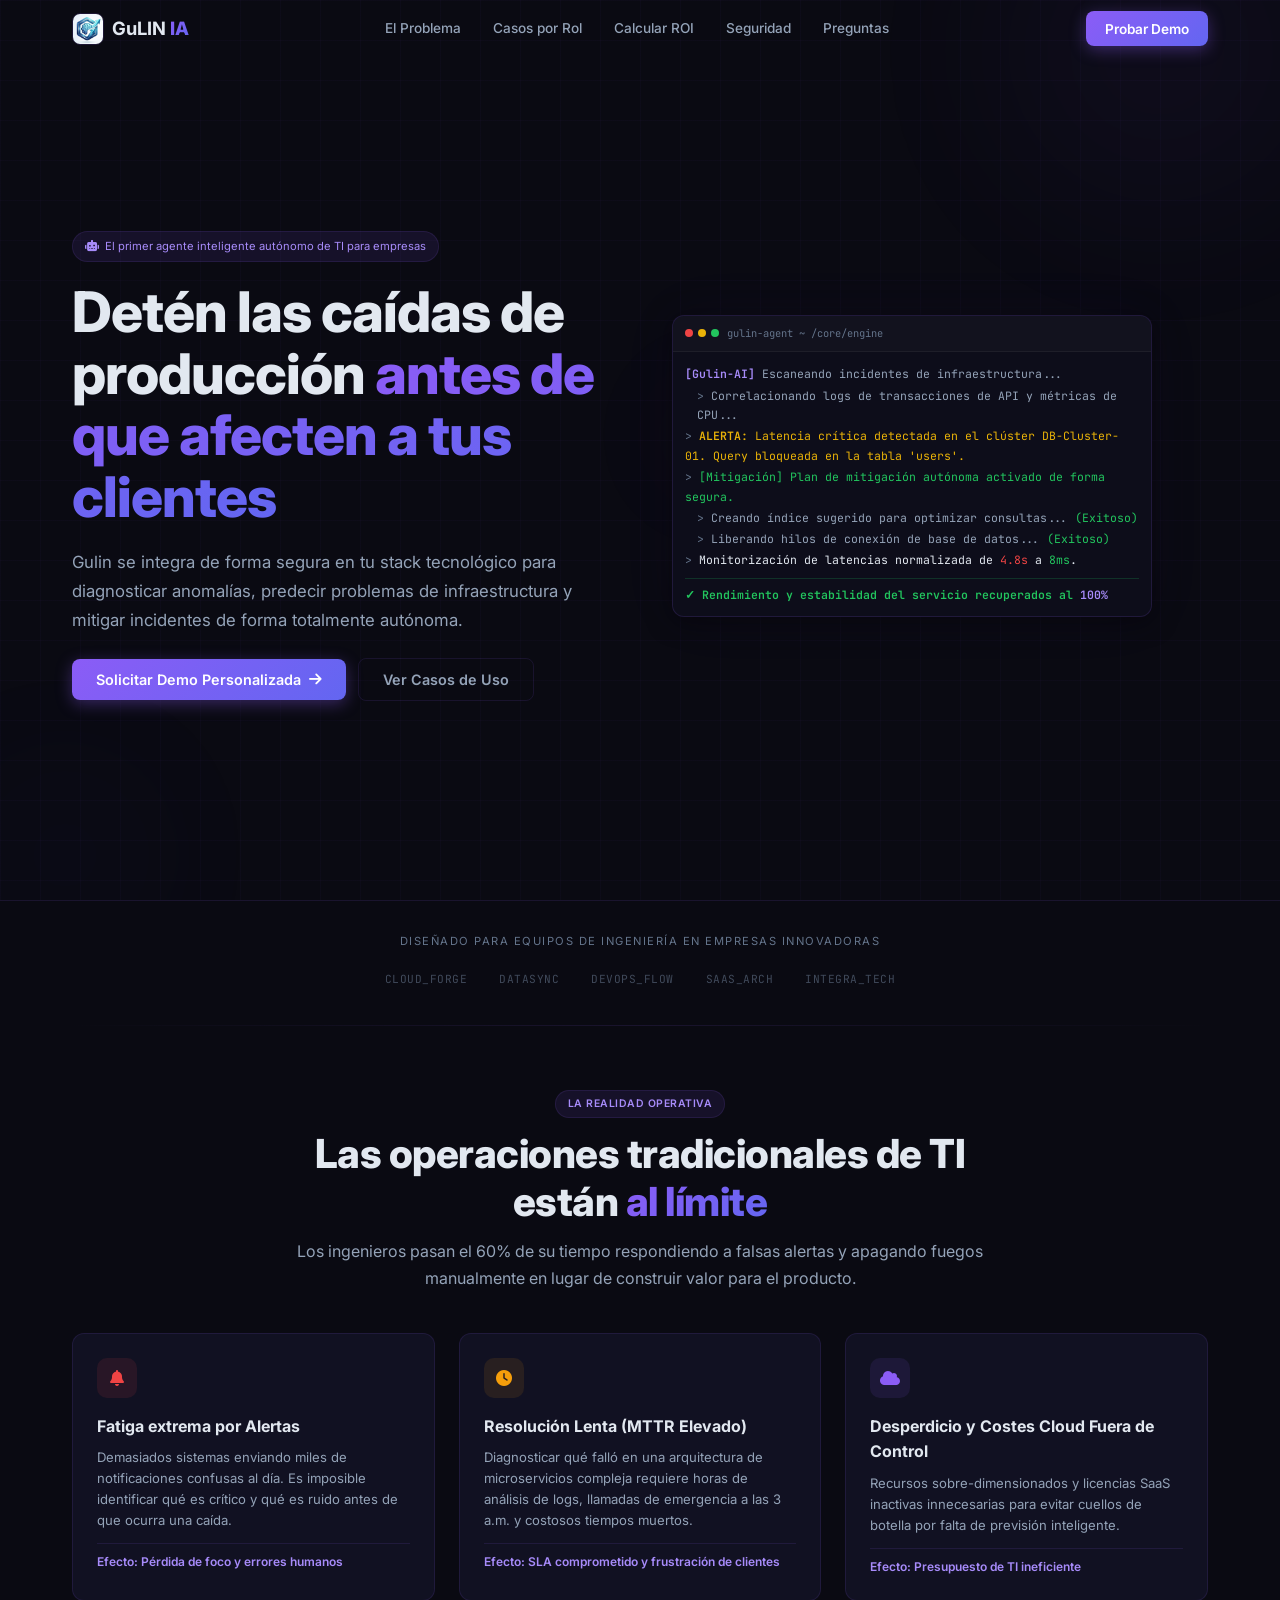
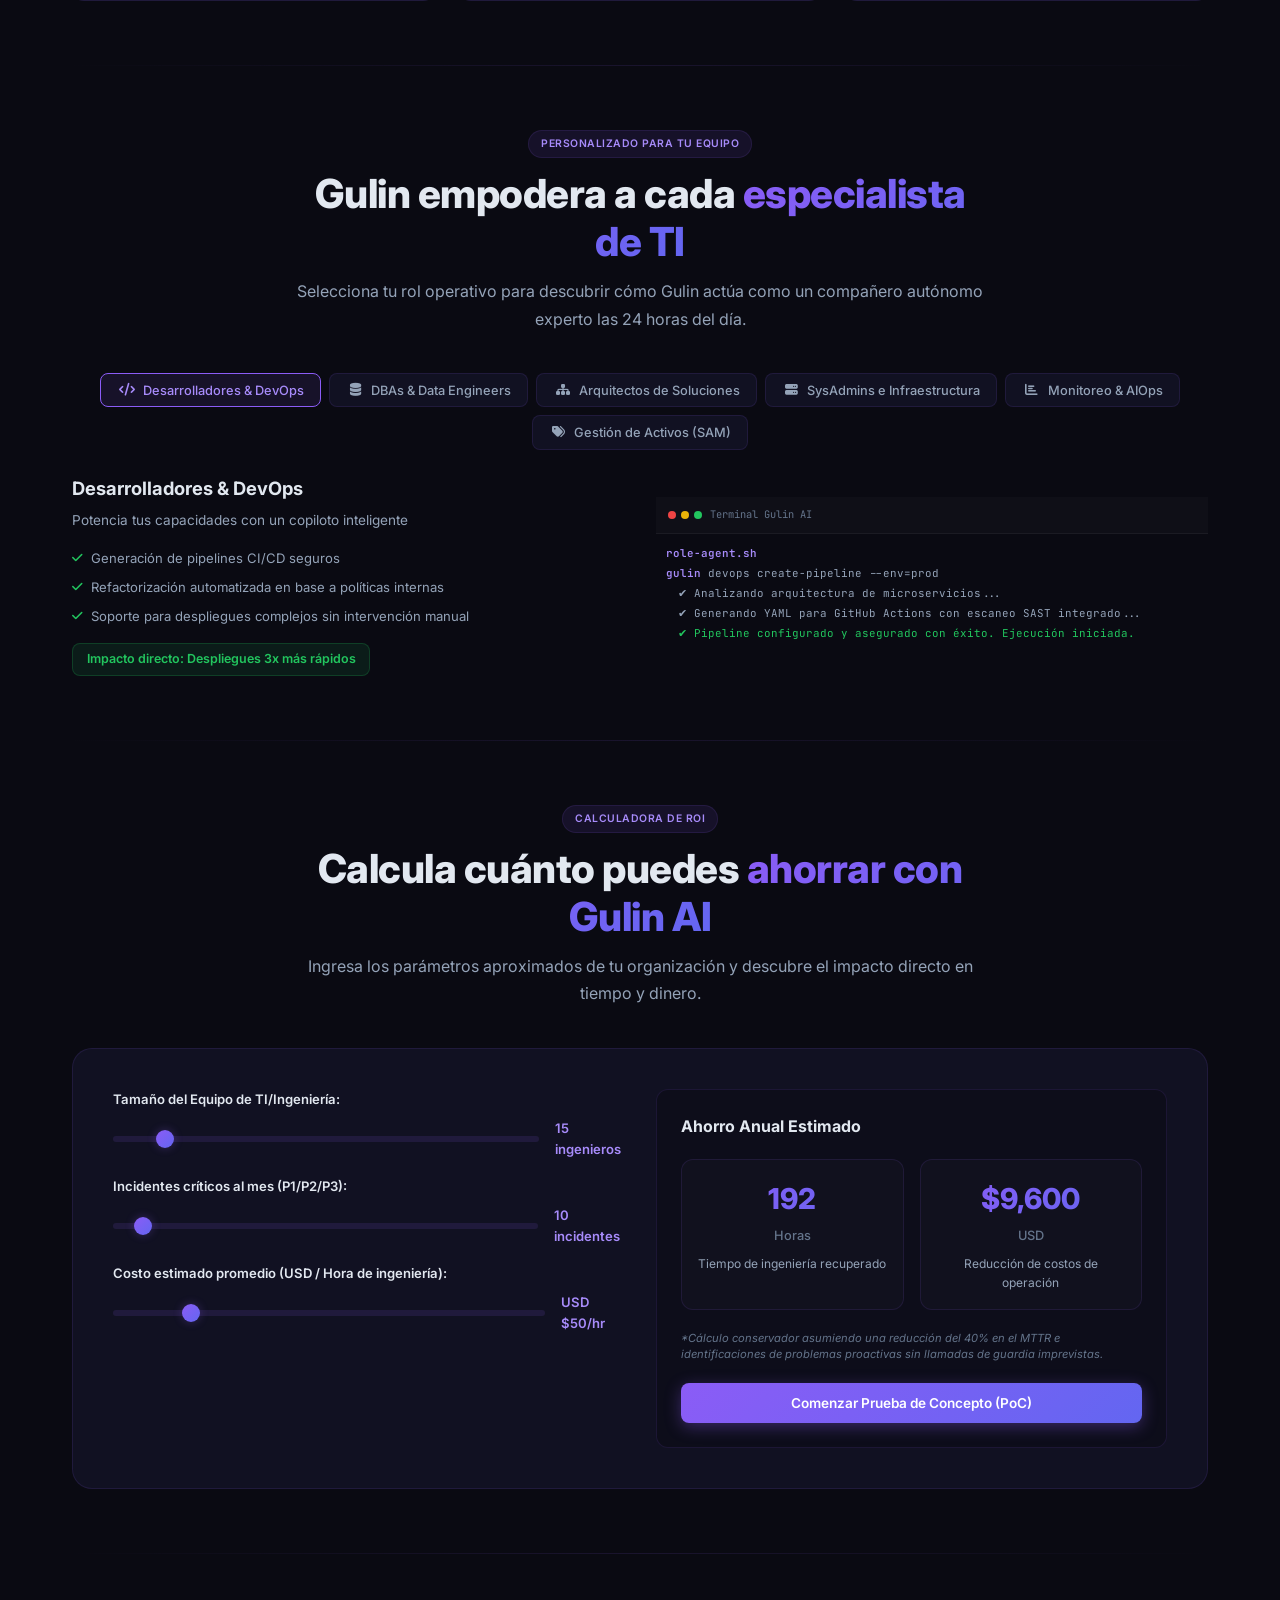
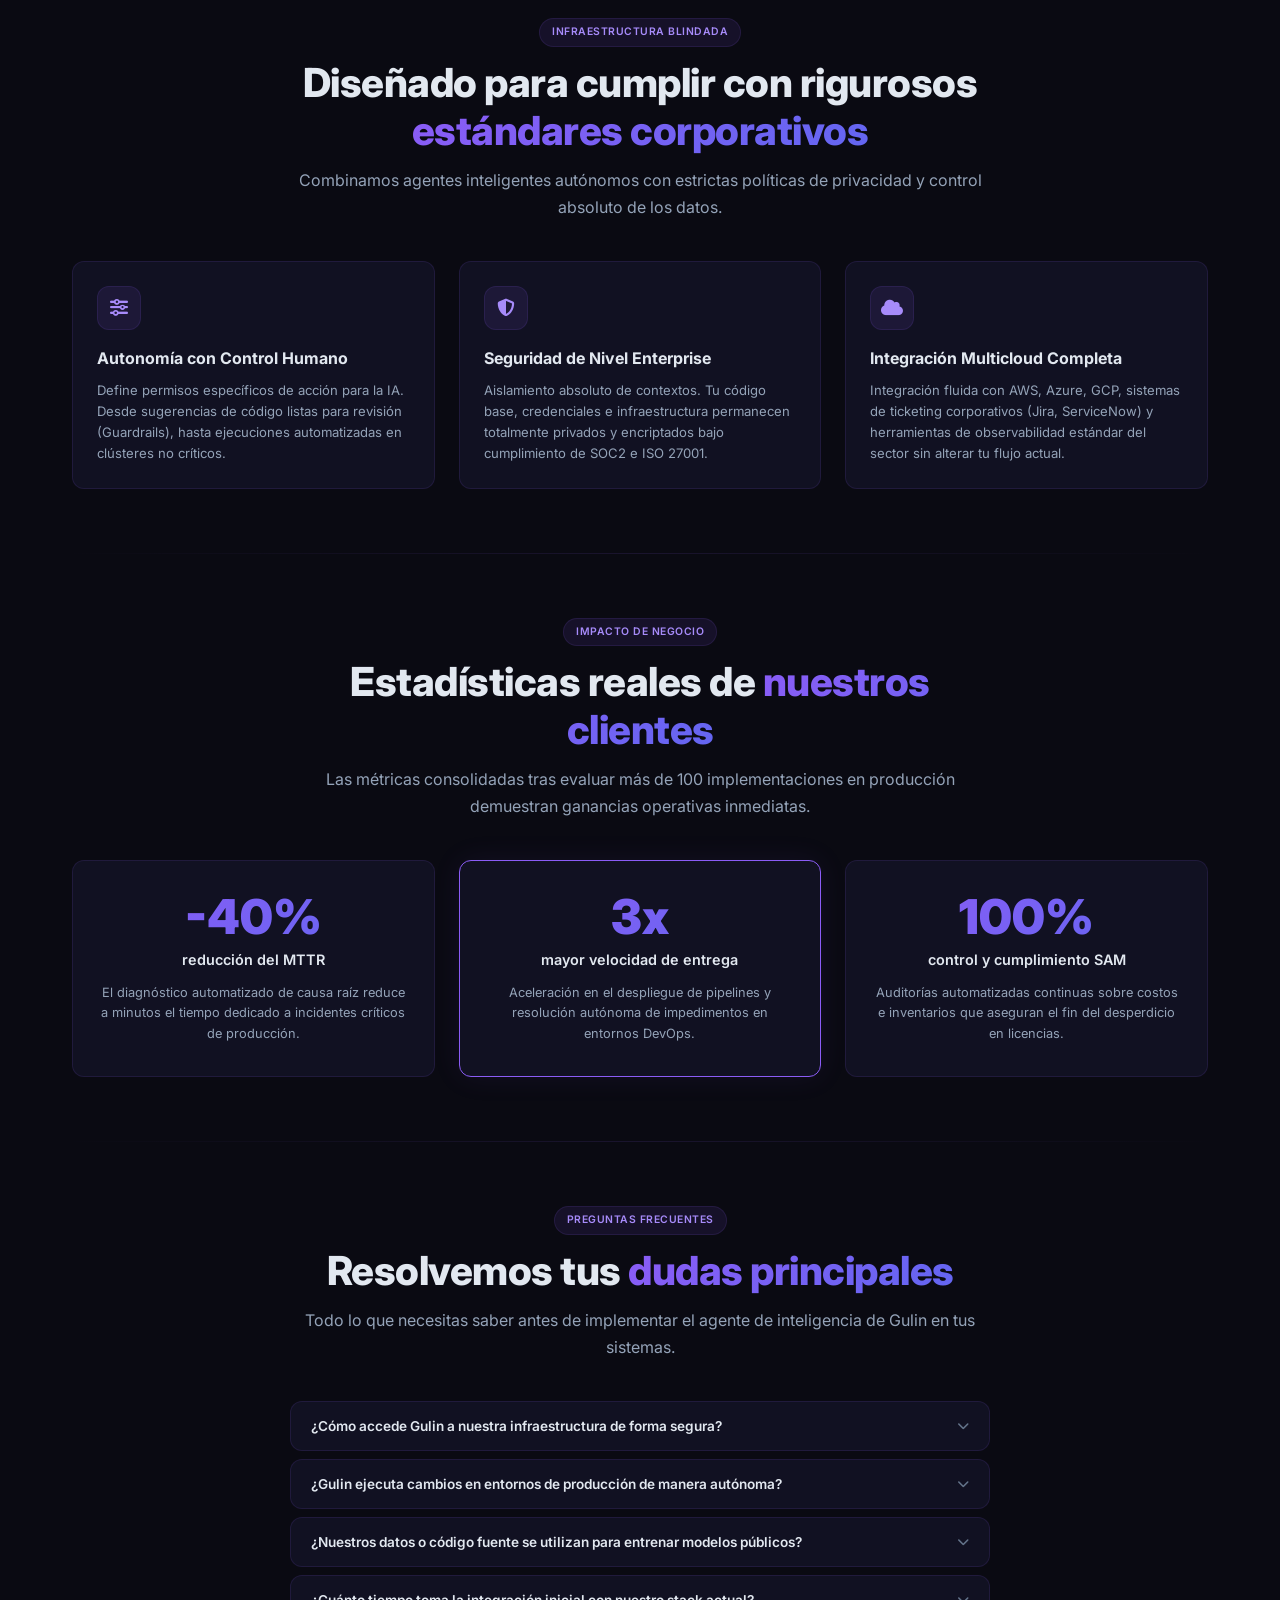
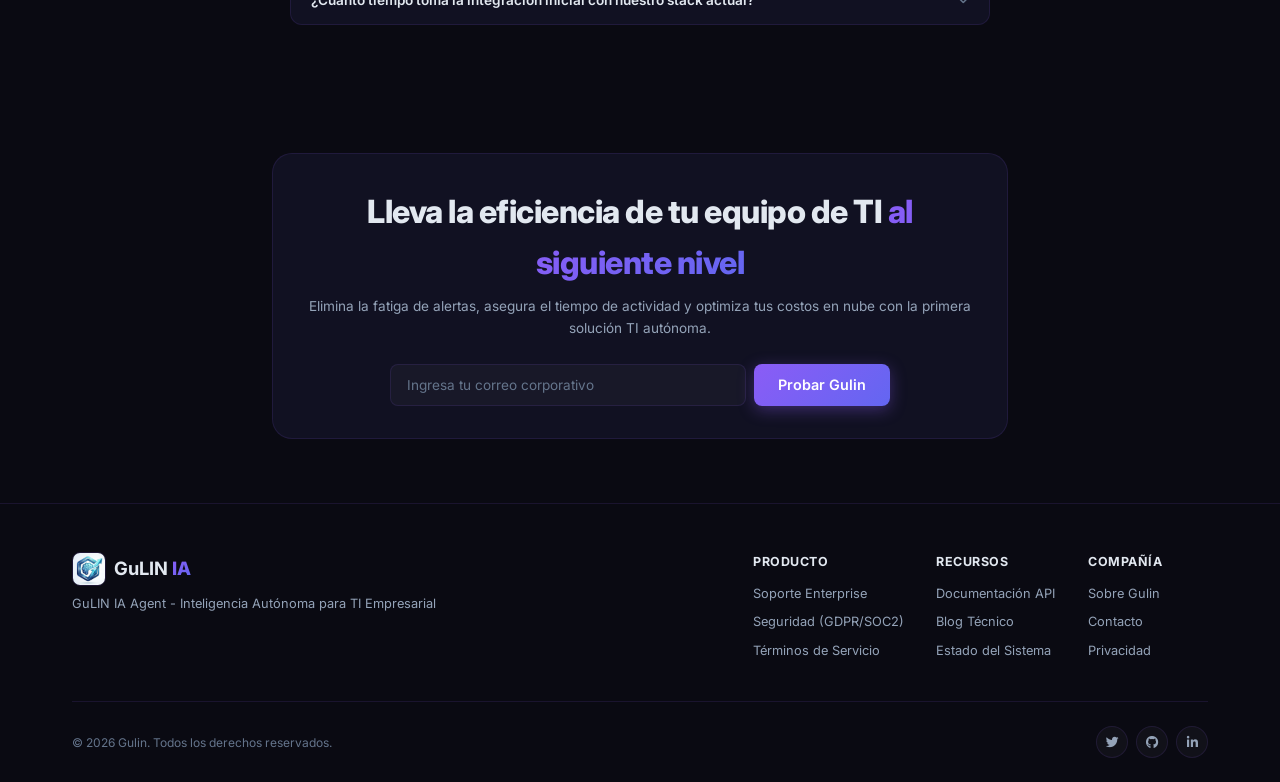
==== commit e91656ea: "Logo 32px mas grande + texto GuLIN IA en navbar y footer" ====
--- a/index.html
+++ b/index.html
@@ -17,7 +17,7 @@
         <div class="nav-container">
             <div class="nav-logo">
                 <img src="GULIN_LOGO_3.jpeg" alt="GuLIN AI Logo" class="logo-img">
-                <span class="logo-text">ulin <span class="logo-accent">AI</span></span>
+                <span class="logo-text">GuLIN <span class="logo-accent">IA</span></span>
             </div>
             <div class="nav-links">
                 <a href="#problema" class="nav-link">El Problema</a>
@@ -418,9 +418,9 @@
                 <div class="footer-brand">
                     <div class="footer-logo-wrap">
                         <img src="GULIN_LOGO_3.jpeg" alt="GuLIN AI Logo" class="logo-img logo-img-footer">
-                        <span class="logo-text">ulin <span class="logo-accent">AI</span></span>
-                    </div>
-                    <p>Gulin AI Agent - Inteligencia Autónoma para TI Empresarial</p>
+                        <span class="logo-text">GuLIN <span class="logo-accent">IA</span></span>
+                    </div>
+                    <p>GuLIN IA Agent - Inteligencia Autónoma para TI Empresarial</p>
                 </div>
                 <div class="footer-links">
                     <div class="footer-col">
--- a/styles.css
+++ b/styles.css
@@ -1,7 +1,7 @@
 /* ============================================
    GuLIN AI - Agente Inteligente de TI
    Estilo: Terminal / Enterprise / Tech
-   Diseño Responsive Mejorado v2.0
+   Diseño Mobile-First + Responsive v3.0
    ============================================ */
 
 :root {
@@ -29,15 +29,16 @@
     --terminal-red: #ef4444;
     --terminal-yellow: #eab308;
     --max-width: 1200px;
-    --nav-height: 64px;
+    --nav-height: 60px;
 }
 
 * { margin: 0; padding: 0; box-sizing: border-box; }
 
 html {
     scroll-behavior: smooth;
-    scroll-padding-top: 80px;
+    scroll-padding-top: 70px;
     font-size: 16px;
+    -webkit-text-size-adjust: 100%;
 }
 
 body {
@@ -48,6 +49,9 @@
     overflow-x: hidden;
     -webkit-font-smoothing: antialiased;
     -moz-osx-font-smoothing: grayscale;
+    width: 100%;
+    min-height: 100vh;
+    min-height: 100dvh;
 }
 
 img {
@@ -57,39 +61,39 @@
 }
 
 /* ============================================
-   Logo Image - Estilos compartidos
+   Logo Image - Tamaño armónico
    ============================================ */
 .logo-img {
-    width: 36px;
-    height: 36px;
-    border-radius: 10px;
+    width: 32px;
+    height: 32px;
+    border-radius: 8px;
     object-fit: cover;
     flex-shrink: 0;
-    border: 1px solid rgba(139, 92, 246, 0.2);
+    border: 1px solid rgba(139, 92, 246, 0.15);
     transition: var(--transition);
 }
 
 .logo-img:hover {
     border-color: var(--primary-light);
-    box-shadow: 0 0 12px rgba(139, 92, 246, 0.3);
+    box-shadow: 0 0 8px rgba(139, 92, 246, 0.2);
 }
 
 .logo-img-footer {
-    width: 42px;
-    height: 42px;
+    width: 34px;
+    height: 34px;
+    border-radius: 8px;
+}
+
+.logo-img-modal {
+    width: 50px;
+    height: 50px;
     border-radius: 12px;
-}
-
-.logo-img-modal {
-    width: 56px;
-    height: 56px;
-    border-radius: 14px;
-    margin: 0 auto 1rem;
-    box-shadow: 0 0 20px rgba(139, 92, 246, 0.2);
-}
-
-/* ============================================
-   Navbar
+    margin: 0 auto 0.75rem;
+    box-shadow: 0 0 15px rgba(139, 92, 246, 0.15);
+}
+
+/* ============================================
+   Navbar - Mobile First
    ============================================ */
 .navbar {
     position: fixed;
@@ -97,37 +101,37 @@
     left: 0;
     right: 0;
     z-index: 1000;
-    padding: 0.9rem 0;
+    padding: 0.7rem 0;
     transition: var(--transition);
 }
 
 .navbar.scrolled {
-    background: rgba(10, 10, 18, 0.92);
+    background: rgba(10, 10, 18, 0.95);
     backdrop-filter: blur(20px);
     -webkit-backdrop-filter: blur(20px);
     border-bottom: 1px solid var(--border);
-    padding: 0.5rem 0;
+    padding: 0.4rem 0;
 }
 
 .nav-container {
     max-width: var(--max-width);
     margin: 0 auto;
-    padding: 0 2rem;
+    padding: 0 1rem;
     display: flex;
     align-items: center;
     justify-content: space-between;
-    gap: 1rem;
+    gap: 0.5rem;
 }
 
 .nav-logo {
     display: flex;
     align-items: center;
-    gap: 0.6rem;
+    gap: 0.5rem;
     flex-shrink: 0;
 }
 
 .logo-text {
-    font-size: 1.3rem;
+    font-size: 1.15rem;
     font-weight: 700;
     color: var(--text);
     white-space: nowrap;
@@ -142,70 +146,86 @@
 }
 
 .nav-links {
-    display: flex;
-    gap: 2rem;
-    align-items: center;
+    display: none;
+    position: absolute;
+    top: 100%;
+    left: 0;
+    right: 0;
+    flex-direction: column;
+    padding: 0.75rem 1rem;
+    background: rgba(10, 10, 18, 0.98);
+    backdrop-filter: blur(16px);
+    -webkit-backdrop-filter: blur(16px);
+    border-bottom: 1px solid var(--border);
+    gap: 0.5rem;
+    animation: slideDown 0.25s ease;
+}
+
+.nav-links.active {
+    display: flex;
+}
+
+@keyframes slideDown {
+    from { transform: translateY(-8px); opacity: 0; }
+    to { transform: translateY(0); opacity: 1; }
 }
 
 .nav-link {
     color: var(--text-secondary);
     text-decoration: none;
-    font-size: 0.88rem;
+    font-size: 0.85rem;
     font-weight: 500;
     transition: var(--transition);
     position: relative;
-    white-space: nowrap;
-}
-
-.nav-link::after {
-    content: '';
-    position: absolute;
-    bottom: -4px;
-    left: 0;
-    width: 0;
-    height: 2px;
-    background: var(--gradient);
-    transition: var(--transition);
-    border-radius: 2px;
+    padding: 0.5rem 0;
+    border-bottom: 1px solid transparent;
 }
 
 .nav-link:hover, .nav-link.active {
     color: var(--text);
-}
-
-.nav-link:hover::after, .nav-link.active::after {
-    width: 100%;
+    border-bottom-color: var(--primary);
 }
 
 .nav-actions {
-    display: flex;
-    gap: 0.75rem;
-    flex-shrink: 0;
+    display: none;
+}
+
+.nav-actions.active {
+    display: flex;
+    position: absolute;
+    top: calc(100% + 200px);
+    left: 0;
+    right: 0;
+    padding: 0 1rem 1rem;
+    background: rgba(10, 10, 18, 0.98);
+    backdrop-filter: blur(16px);
+    -webkit-backdrop-filter: blur(16px);
+    border-bottom: 1px solid var(--border);
 }
 
 .menu-toggle {
-    display: none;
-    flex-direction: column;
-    gap: 5px;
+    display: flex;
+    flex-direction: column;
+    gap: 4px;
     background: none;
     border: none;
     cursor: pointer;
-    padding: 4px;
+    padding: 6px;
     z-index: 1001;
 }
 
 .menu-toggle span {
     display: block;
-    width: 22px;
+    width: 20px;
     height: 2px;
     background: var(--text);
     border-radius: 2px;
     transition: var(--transition);
 }
 
-.menu-toggle.active span:nth-child(1) { transform: rotate(45deg) translate(5px, 5px); }
+.menu-toggle.active span:nth-child(1) { transform: rotate(45deg) translate(4px, 4px); }
 .menu-toggle.active span:nth-child(2) { opacity: 0; }
-.menu-toggle.active span:nth-child(3) { transform: rotate(-45deg) translate(5px, -5px); }
+.menu-toggle.active span:nth-child(3) { transform: rotate(-45deg) translate(4px, -4px); }
 
 /* ============================================
    Buttons
@@ -214,10 +234,10 @@
     display: inline-flex;
     align-items: center;
     gap: 0.5rem;
-    padding: 0.65rem 1.4rem;
+    padding: 0.6rem 1.2rem;
     border-radius: 8px;
     font-family: inherit;
-    font-size: 0.9rem;
+    font-size: 0.85rem;
     font-weight: 600;
     cursor: pointer;
     transition: var(--transition);
@@ -254,18 +274,18 @@
 }
 
 .btn-lg {
-    padding: 0.85rem 1.8rem;
-    font-size: 1rem;
+    padding: 0.75rem 1.5rem;
+    font-size: 0.9rem;
 }
 
 .btn-full {
     width: 100%;
     justify-content: center;
-    padding: 0.85rem;
-}
-
-/* ============================================
-   Hero
+    padding: 0.75rem;
+}
+
+/* ============================================
+   Hero - Mobile First
    ============================================ */
 .hero {
     min-height: 100vh;
@@ -274,7 +294,7 @@
     align-items: center;
     position: relative;
     overflow: hidden;
-    padding: 6rem 0 4rem;
+    padding: 5rem 0 3rem;
 }
 
 .hero-bg {
@@ -287,32 +307,32 @@
 .orb {
     position: absolute;
     border-radius: 50%;
-    filter: blur(100px);
-    opacity: 0.3;
+    filter: blur(80px);
+    opacity: 0.2;
     will-change: transform;
 }
 
 .orb-1 {
-    width: min(500px, 80vw);
-    height: min(500px, 80vw);
+    width: min(400px, 70vw);
+    height: min(400px, 70vw);
     background: radial-gradient(circle, rgba(139, 92, 246, 0.3), transparent);
-    top: -200px;
-    right: -100px;
+    top: -150px;
+    right: -80px;
     animation: orbFloat 8s ease-in-out infinite;
 }
 
 .orb-2 {
-    width: min(350px, 60vw);
-    height: min(350px, 60vw);
+    width: min(250px, 50vw);
+    height: min(250px, 50vw);
     background: radial-gradient(circle, rgba(99, 102, 241, 0.2), transparent);
-    bottom: -100px;
-    left: -80px;
+    bottom: -80px;
+    left: -60px;
     animation: orbFloat 10s ease-in-out infinite reverse;
 }
 
 .orb-3 {
-    width: min(200px, 40vw);
-    height: min(200px, 40vw);
+    width: min(150px, 30vw);
+    height: min(150px, 30vw);
     background: radial-gradient(circle, rgba(167, 139, 250, 0.2), transparent);
     top: 40%;
     left: 50%;
@@ -321,7 +341,7 @@
 
 @keyframes orbFloat {
     0%, 100% { transform: translate(0, 0) scale(1); }
-    50% { transform: translate(30px, -30px) scale(1.1); }
+    50% { transform: translate(20px, -20px) scale(1.05); }
 }
 
 .grid-overlay {
@@ -330,45 +350,54 @@
     background-image: 
         linear-gradient(rgba(139, 92, 246, 0.03) 1px, transparent 1px),
         linear-gradient(90deg, rgba(139, 92, 246, 0.03) 1px, transparent 1px);
-    background-size: 60px 60px;
+    background-size: 40px 40px;
 }
 
 .hero-container {
     max-width: var(--max-width);
     margin: 0 auto;
-    padding: 0 2rem;
-    display: grid;
-    grid-template-columns: 1fr 1fr;
-    gap: 4rem;
+    padding: 0 1rem;
+    display: flex;
+    flex-direction: column;
+    gap: 2.5rem;
     align-items: center;
     position: relative;
     z-index: 1;
+    text-align: center;
 }
 
 .hero-content {
     display: flex;
     flex-direction: column;
-    gap: 1.5rem;
+    gap: 1.25rem;
+    align-items: center;
+    width: 100%;
 }
 
 .hero-badge {
     display: inline-flex;
     align-items: center;
-    gap: 0.5rem;
-    padding: 0.4rem 0.9rem;
+    gap: 0.4rem;
+    padding: 0.35rem 0.75rem;
     background: var(--primary-bg);
     border: 1px solid var(--border);
     border-radius: 100px;
-    font-size: clamp(0.7rem, 1.5vw, 0.78rem);
+    font-size: 0.7rem;
     color: var(--primary-light);
     width: fit-content;
+    max-width: 100%;
+}
+
+.hero-badge span {
+    white-space: normal;
+    text-align: left;
 }
 
 .hero-title {
-    font-size: clamp(2rem, 4.5vw, 3.2rem);
+    font-size: clamp(1.6rem, 5vw, 2.8rem);
     font-weight: 800;
     line-height: 1.1;
-    letter-spacing: -1.5px;
+    letter-spacing: -1px;
 }
 
 .gradient-text {
@@ -379,24 +408,35 @@
 }
 
 .hero-subtitle {
-    font-size: clamp(0.9rem, 1.5vw, 1.05rem);
-    color: var(--text-secondary);
-    max-width: 500px;
+    font-size: clamp(0.85rem, 2vw, 1.05rem);
+    color: var(--text-secondary);
+    max-width: 100%;
     line-height: 1.7;
 }
 
 .hero-actions {
     display: flex;
-    align-items: center;
-    gap: 1rem;
-    margin-top: 0.5rem;
-    flex-wrap: wrap;
+    flex-direction: column;
+    align-items: center;
+    gap: 0.75rem;
+    margin-top: 0.25rem;
+    width: 100%;
+    max-width: 400px;
+}
+
+.hero-actions .btn {
+    width: 100%;
+    justify-content: center;
 }
 
 /* Terminal Card */
+.hero-visual {
+    width: 100%;
+    max-width: 480px;
+}
+
 .terminal-card {
     width: 100%;
-    max-width: 480px;
     background: var(--terminal-bg);
     border: 1px solid rgba(139, 92, 246, 0.15);
     border-radius: var(--radius);
@@ -407,19 +447,19 @@
 .terminal-header {
     display: flex;
     align-items: center;
-    gap: 0.75rem;
-    padding: 0.75rem 1rem;
+    gap: 0.5rem;
+    padding: 0.6rem 0.75rem;
     background: rgba(255, 255, 255, 0.02);
     border-bottom: 1px solid rgba(255, 255, 255, 0.05);
 }
 
 .terminal-dots {
     display: flex;
-    gap: 6px;
+    gap: 5px;
 }
 
 .terminal-dots span {
-    width: 10px; height: 10px;
+    width: 8px; height: 8px;
     border-radius: 50%;
 }
 
@@ -429,30 +469,30 @@
 
 .terminal-title {
     font-family: 'JetBrains Mono', monospace;
-    font-size: 0.75rem;
+    font-size: 0.65rem;
     color: var(--text-muted);
 }
 
 .terminal-body {
-    padding: 1rem;
+    padding: 0.75rem;
     font-family: 'JetBrains Mono', monospace;
-    font-size: clamp(0.65rem, 1.2vw, 0.78rem);
-    line-height: 1.8;
-    display: flex;
-    flex-direction: column;
-    gap: 0.15rem;
+    font-size: clamp(0.55rem, 1.5vw, 0.72rem);
+    line-height: 1.7;
+    display: flex;
+    flex-direction: column;
+    gap: 0.1rem;
 }
 
 .terminal-body.small {
-    font-size: clamp(0.6rem, 1.1vw, 0.72rem);
-    padding: 0.85rem;
+    font-size: clamp(0.5rem, 1.4vw, 0.68rem);
+    padding: 0.65rem;
 }
 
 .terminal-line {
     color: var(--text-secondary);
 }
 
-.terminal-line.indent { padding-left: 1rem; }
+.terminal-line.indent { padding-left: 0.75rem; }
 .terminal-line .prompt { color: var(--primary-light); font-weight: 600; }
 .terminal-line .arrow { color: var(--text-muted); }
 .terminal-line .highlight { color: var(--primary-light); font-weight: 600; }
@@ -466,8 +506,8 @@
 .terminal-line.final { 
     color: var(--terminal-green); 
     font-weight: 600;
-    margin-top: 0.5rem;
-    padding-top: 0.5rem;
+    margin-top: 0.4rem;
+    padding-top: 0.4rem;
     border-top: 1px solid rgba(34, 197, 94, 0.2);
 }
 
@@ -475,39 +515,40 @@
    Trusted By
    ============================================ */
 .trusted {
-    padding: 3rem 0;
+    padding: 2rem 0;
     border-top: 1px solid var(--border);
 }
 
 .trusted-container {
     max-width: var(--max-width);
     margin: 0 auto;
-    padding: 0 2rem;
+    padding: 0 1rem;
     text-align: center;
 }
 
 .trusted-label {
-    font-size: clamp(0.7rem, 1.2vw, 0.8rem);
+    font-size: 0.7rem;
     color: var(--text-muted);
     text-transform: uppercase;
-    letter-spacing: 2px;
-    margin-bottom: 1.5rem;
+    letter-spacing: 1.5px;
+    margin-bottom: 1rem;
 }
 
 .trusted-logos {
     display: flex;
     justify-content: center;
-    gap: clamp(1.5rem, 3vw, 3rem);
+    gap: 1rem;
     flex-wrap: wrap;
 }
 
 .trusted-logo {
     font-family: 'JetBrains Mono', monospace;
-    font-size: clamp(0.75rem, 1.2vw, 0.85rem);
+    font-size: 0.7rem;
     color: var(--text-muted);
-    letter-spacing: 1px;
+    letter-spacing: 0.5px;
     opacity: 0.6;
     transition: var(--transition);
+    padding: 0.25rem 0.5rem;
 }
 
 .trusted-logo:hover {
@@ -521,39 +562,39 @@
 .section-container {
     max-width: var(--max-width);
     margin: 0 auto;
-    padding: 0 2rem;
+    padding: 0 1rem;
 }
 
 .section-header {
     text-align: center;
-    max-width: 700px;
-    margin: 0 auto 3.5rem;
+    max-width: 100%;
+    margin: 0 auto 2.5rem;
 }
 
 .section-badge {
     display: inline-block;
-    padding: 0.35rem 0.85rem;
+    padding: 0.3rem 0.75rem;
     background: var(--primary-bg);
     border: 1px solid var(--border);
     border-radius: 100px;
-    font-size: clamp(0.65rem, 1.1vw, 0.75rem);
+    font-size: 0.65rem;
     font-weight: 600;
     color: var(--primary-light);
     text-transform: uppercase;
-    letter-spacing: 1px;
-    margin-bottom: 1rem;
+    letter-spacing: 0.5px;
+    margin-bottom: 0.75rem;
 }
 
 .section-title {
-    font-size: clamp(1.6rem, 3.5vw, 2.5rem);
+    font-size: clamp(1.3rem, 4vw, 2.2rem);
     font-weight: 800;
-    letter-spacing: -1px;
+    letter-spacing: -0.5px;
     line-height: 1.2;
-    margin-bottom: 1rem;
+    margin-bottom: 0.75rem;
 }
 
 .section-desc {
-    font-size: clamp(0.85rem, 1.5vw, 1.05rem);
+    font-size: clamp(0.8rem, 1.8vw, 1rem);
     color: var(--text-secondary);
     line-height: 1.7;
 }
@@ -562,7 +603,7 @@
    Problem Section
    ============================================ */
 .problem {
-    padding: 6rem 0;
+    padding: 4rem 0;
     position: relative;
 }
 
@@ -570,65 +611,65 @@
     content: '';
     position: absolute;
     top: 0;
-    left: 10%;
-    right: 10%;
+    left: 5%;
+    right: 5%;
     height: 1px;
     background: linear-gradient(90deg, transparent, var(--border), transparent);
 }
 
 .problem-grid {
-    display: grid;
-    grid-template-columns: repeat(3, 1fr);
-    gap: 1.5rem;
+    display: flex;
+    flex-direction: column;
+    gap: 1rem;
 }
 
 .problem-card {
     background: var(--bg-card);
     border: 1px solid var(--border);
     border-radius: var(--radius);
-    padding: 2rem;
+    padding: 1.5rem;
     transition: var(--transition);
 }
 
 .problem-card:hover {
     background: var(--bg-card-hover);
     border-color: var(--border-hover);
-    transform: translateY(-3px);
+    transform: translateY(-2px);
     box-shadow: var(--shadow);
 }
 
 .problem-icon {
-    width: 48px;
-    height: 48px;
-    border-radius: 12px;
+    width: 40px;
+    height: 40px;
+    border-radius: 10px;
     background: var(--icon-bg);
     display: flex;
     align-items: center;
     justify-content: center;
-    font-size: 1.2rem;
+    font-size: 1rem;
     color: var(--icon-color);
-    margin-bottom: 1.25rem;
+    margin-bottom: 1rem;
 }
 
 .problem-card h3 {
-    font-size: clamp(1rem, 1.5vw, 1.1rem);
+    font-size: 1rem;
     font-weight: 700;
+    margin-bottom: 0.5rem;
+}
+
+.problem-card p {
+    font-size: 0.82rem;
+    color: var(--text-secondary);
+    line-height: 1.6;
     margin-bottom: 0.75rem;
 }
 
-.problem-card p {
-    font-size: clamp(0.8rem, 1.2vw, 0.88rem);
-    color: var(--text-secondary);
-    line-height: 1.6;
-    margin-bottom: 1rem;
-}
-
 .problem-effect {
-    font-size: 0.8rem;
+    font-size: 0.75rem;
     color: var(--primary-light);
     font-weight: 600;
     display: block;
-    padding-top: 0.75rem;
+    padding-top: 0.5rem;
     border-top: 1px solid var(--border);
 }
 
@@ -636,7 +677,7 @@
    Roles Section
    ============================================ */
 .roles {
-    padding: 6rem 0;
+    padding: 4rem 0;
     position: relative;
 }
 
@@ -644,34 +685,35 @@
     content: '';
     position: absolute;
     top: 0;
-    left: 10%;
-    right: 10%;
+    left: 5%;
+    right: 5%;
     height: 1px;
     background: linear-gradient(90deg, transparent, var(--border), transparent);
 }
 
 .roles-tabs {
     display: flex;
-    flex-wrap: wrap;
-    gap: 0.5rem;
-    justify-content: center;
-    margin-bottom: 2.5rem;
+    flex-direction: column;
+    gap: 0.4rem;
+    margin-bottom: 1.5rem;
 }
 
 .role-tab {
     display: flex;
     align-items: center;
-    gap: 0.5rem;
-    padding: 0.6rem 1.2rem;
+    gap: 0.4rem;
+    padding: 0.55rem 1rem;
     background: var(--bg-card);
     border: 1px solid var(--border);
     border-radius: 8px;
     color: var(--text-secondary);
     font-family: inherit;
-    font-size: clamp(0.75rem, 1.2vw, 0.82rem);
+    font-size: 0.8rem;
     font-weight: 500;
     cursor: pointer;
     transition: var(--transition);
+    width: 100%;
+    text-align: left;
 }
 
 .role-tab:hover {
@@ -686,61 +728,62 @@
 }
 
 .role-tab i {
-    font-size: 0.9rem;
+    font-size: 0.8rem;
+    width: 1.2rem;
+    text-align: center;
 }
 
 .role-content {
     display: none;
-    grid-template-columns: 1fr 1fr;
-    gap: 2rem;
-    align-items: center;
+    flex-direction: column;
+    gap: 1.5rem;
 }
 
 .role-content.active {
-    display: grid;
+    display: flex;
 }
 
 .role-info h3 {
-    font-size: clamp(1.2rem, 2vw, 1.5rem);
+    font-size: 1.15rem;
     font-weight: 700;
-    margin-bottom: 0.5rem;
+    margin-bottom: 0.4rem;
 }
 
 .role-desc {
-    font-size: clamp(0.85rem, 1.3vw, 1rem);
-    color: var(--text-secondary);
-    margin-bottom: 1.5rem;
+    font-size: 0.85rem;
+    color: var(--text-secondary);
+    margin-bottom: 1rem;
 }
 
 .role-features {
     list-style: none;
     display: flex;
     flex-direction: column;
-    gap: 0.75rem;
-    margin-bottom: 1.5rem;
+    gap: 0.5rem;
+    margin-bottom: 1rem;
 }
 
 .role-features li {
     display: flex;
     align-items: center;
-    gap: 0.6rem;
-    font-size: clamp(0.8rem, 1.2vw, 0.9rem);
+    gap: 0.5rem;
+    font-size: 0.82rem;
     color: var(--text-secondary);
 }
 
 .role-features li i {
     color: var(--terminal-green);
-    font-size: 0.85rem;
+    font-size: 0.75rem;
     flex-shrink: 0;
 }
 
 .role-impact {
     display: inline-block;
-    padding: 0.4rem 1rem;
+    padding: 0.35rem 0.85rem;
     background: rgba(34, 197, 94, 0.1);
     border: 1px solid rgba(34, 197, 94, 0.2);
     border-radius: 8px;
-    font-size: clamp(0.75rem, 1.2vw, 0.85rem);
+    font-size: 0.78rem;
     font-weight: 600;
     color: var(--terminal-green);
 }
@@ -749,7 +792,7 @@
    ROI Calculator
    ============================================ */
 .roi {
-    padding: 6rem 0;
+    padding: 4rem 0;
     position: relative;
 }
 
@@ -757,55 +800,54 @@
     content: '';
     position: absolute;
     top: 0;
-    left: 10%;
-    right: 10%;
+    left: 5%;
+    right: 5%;
     height: 1px;
     background: linear-gradient(90deg, transparent, var(--border), transparent);
 }
 
 .roi-calculator {
-    display: grid;
-    grid-template-columns: 1fr 1fr;
-    gap: 2rem;
+    display: flex;
+    flex-direction: column;
+    gap: 1.5rem;
     background: var(--bg-card);
     border: 1px solid var(--border);
     border-radius: var(--radius-lg);
-    padding: 2.5rem;
+    padding: 1.5rem;
 }
 
 .roi-field {
-    margin-bottom: 1.5rem;
+    margin-bottom: 1rem;
 }
 
 .roi-field label {
     display: block;
-    font-size: clamp(0.8rem, 1.2vw, 0.88rem);
+    font-size: 0.82rem;
     font-weight: 600;
-    margin-bottom: 0.75rem;
+    margin-bottom: 0.5rem;
     color: var(--text);
 }
 
 .roi-slider {
     display: flex;
-    align-items: center;
-    gap: 1rem;
+    flex-direction: column;
+    gap: 0.4rem;
 }
 
 .roi-slider input[type="range"] {
-    flex: 1;
+    width: 100%;
     -webkit-appearance: none;
     appearance: none;
     height: 6px;
     background: var(--border);
     border-radius: 3px;
     outline: none;
-    min-width: 0;
 }
 
 .roi-slider input[type="range"]::-webkit-slider-thumb {
     -webkit-appearance: none;
-    width: 20px;
-    height: 20px;
+    width: 18px;
+    height: 18px;
     border-radius: 50%;
     background: var(--gradient);
     cursor: pointer;
@@ -813,8 +855,8 @@
 }
 
 .roi-slider input[type="range"]::-moz-range-thumb {
-    width: 20px;
-    height: 20px;
+    width: 18px;
+    height: 18px;
     border-radius: 50%;
     background: var(--gradient);
     cursor: pointer;
@@ -823,39 +865,36 @@
 }
 
 .roi-value {
-    font-size: clamp(0.8rem, 1.2vw, 0.9rem);
+    font-size: 0.82rem;
     font-weight: 600;
     color: var(--primary-light);
-    min-width: 100px;
-    text-align: right;
-    flex-shrink: 0;
 }
 
 .roi-result {
     background: var(--terminal-bg);
     border: 1px solid var(--border);
     border-radius: var(--radius);
-    padding: 2rem;
-    display: flex;
-    flex-direction: column;
-    gap: 1.5rem;
+    padding: 1.5rem;
+    display: flex;
+    flex-direction: column;
+    gap: 1.25rem;
 }
 
 .roi-result h3 {
-    font-size: clamp(1rem, 1.5vw, 1.1rem);
+    font-size: 1rem;
     font-weight: 700;
     color: var(--text);
 }
 
 .roi-metrics {
-    display: grid;
-    grid-template-columns: 1fr 1fr;
-    gap: 1rem;
+    display: flex;
+    flex-direction: column;
+    gap: 0.75rem;
 }
 
 .roi-metric {
     text-align: center;
-    padding: 1.25rem;
+    padding: 1rem;
     background: rgba(255, 255, 255, 0.02);
     border: 1px solid var(--border);
     border-radius: var(--radius);
@@ -863,7 +902,7 @@
 
 .roi-number {
     display: block;
-    font-size: clamp(1.5rem, 3vw, 2rem);
+    font-size: clamp(1.3rem, 4vw, 1.8rem);
     font-weight: 800;
     background: var(--gradient);
     -webkit-background-clip: text;
@@ -873,19 +912,19 @@
 }
 
 .roi-label {
-    font-size: 0.85rem;
+    font-size: 0.8rem;
     color: var(--text-muted);
     font-weight: 500;
 }
 
 .roi-metric p {
-    font-size: 0.78rem;
-    color: var(--text-secondary);
-    margin-top: 0.5rem;
+    font-size: 0.75rem;
+    color: var(--text-secondary);
+    margin-top: 0.4rem;
 }
 
 .roi-note {
-    font-size: 0.75rem;
+    font-size: 0.7rem;
     color: var(--text-muted);
     font-style: italic;
     line-height: 1.5;
@@ -895,7 +934,7 @@
    Security
    ============================================ */
 .security {
-    padding: 6rem 0;
+    padding: 4rem 0;
     position: relative;
 }
 
@@ -903,55 +942,55 @@
     content: '';
     position: absolute;
     top: 0;
-    left: 10%;
-    right: 10%;
+    left: 5%;
+    right: 5%;
     height: 1px;
     background: linear-gradient(90deg, transparent, var(--border), transparent);
 }
 
 .security-grid {
-    display: grid;
-    grid-template-columns: repeat(3, 1fr);
-    gap: 1.5rem;
+    display: flex;
+    flex-direction: column;
+    gap: 1rem;
 }
 
 .security-card {
     background: var(--bg-card);
     border: 1px solid var(--border);
     border-radius: var(--radius);
-    padding: 2rem;
+    padding: 1.5rem;
     transition: var(--transition);
 }
 
 .security-card:hover {
     background: var(--bg-card-hover);
     border-color: var(--border-hover);
-    transform: translateY(-3px);
+    transform: translateY(-2px);
     box-shadow: var(--shadow);
 }
 
 .security-icon {
-    width: 52px;
-    height: 52px;
-    border-radius: 14px;
+    width: 44px;
+    height: 44px;
+    border-radius: 12px;
     background: var(--primary-bg);
     border: 1px solid var(--border);
     display: flex;
     align-items: center;
     justify-content: center;
-    font-size: 1.3rem;
+    font-size: 1.1rem;
     color: var(--primary-light);
-    margin-bottom: 1.25rem;
+    margin-bottom: 1rem;
 }
 
 .security-card h3 {
-    font-size: clamp(1rem, 1.5vw, 1.1rem);
+    font-size: 1rem;
     font-weight: 700;
-    margin-bottom: 0.75rem;
+    margin-bottom: 0.5rem;
 }
 
 .security-card p {
-    font-size: clamp(0.8rem, 1.2vw, 0.88rem);
+    font-size: 0.82rem;
     color: var(--text-secondary);
     line-height: 1.6;
 }
@@ -960,7 +999,7 @@
    Impact Stats
    ============================================ */
 .impact {
-    padding: 6rem 0;
+    padding: 4rem 0;
     position: relative;
 }
 
@@ -968,23 +1007,23 @@
     content: '';
     position: absolute;
     top: 0;
-    left: 10%;
-    right: 10%;
+    left: 5%;
+    right: 5%;
     height: 1px;
     background: linear-gradient(90deg, transparent, var(--border), transparent);
 }
 
 .impact-grid {
-    display: grid;
-    grid-template-columns: repeat(3, 1fr);
-    gap: 1.5rem;
+    display: flex;
+    flex-direction: column;
+    gap: 1rem;
 }
 
 .impact-card {
     background: var(--bg-card);
     border: 1px solid var(--border);
     border-radius: var(--radius);
-    padding: 2.5rem 2rem;
+    padding: 2rem 1.5rem;
     text-align: center;
     transition: var(--transition);
 }
@@ -992,7 +1031,7 @@
 .impact-card:hover {
     background: var(--bg-card-hover);
     border-color: var(--border-hover);
-    transform: translateY(-3px);
+    transform: translateY(-2px);
     box-shadow: var(--shadow);
 }
 
@@ -1002,25 +1041,25 @@
 }
 
 .impact-number {
-    font-size: clamp(2.5rem, 5vw, 3.5rem);
+    font-size: clamp(2rem, 6vw, 3rem);
     font-weight: 900;
     background: var(--gradient);
     -webkit-background-clip: text;
     -webkit-text-fill-color: transparent;
     background-clip: text;
     line-height: 1;
-    margin-bottom: 0.5rem;
+    margin-bottom: 0.4rem;
 }
 
 .impact-label {
-    font-size: clamp(0.85rem, 1.3vw, 1rem);
+    font-size: 0.9rem;
     font-weight: 600;
     color: var(--text);
-    margin-bottom: 1rem;
+    margin-bottom: 0.75rem;
 }
 
 .impact-card p {
-    font-size: clamp(0.78rem, 1.1vw, 0.85rem);
+    font-size: 0.8rem;
     color: var(--text-secondary);
     line-height: 1.6;
 }
@@ -1029,7 +1068,7 @@
    FAQ
    ============================================ */
 .faq {
-    padding: 6rem 0;
+    padding: 4rem 0;
     position: relative;
 }
 
@@ -1037,18 +1076,18 @@
     content: '';
     position: absolute;
     top: 0;
-    left: 10%;
-    right: 10%;
+    left: 5%;
+    right: 5%;
     height: 1px;
     background: linear-gradient(90deg, transparent, var(--border), transparent);
 }
 
 .faq-list {
-    max-width: 700px;
+    max-width: 100%;
     margin: 0 auto;
     display: flex;
     flex-direction: column;
-    gap: 0.75rem;
+    gap: 0.5rem;
 }
 
 .faq-item {
@@ -1068,21 +1107,21 @@
     display: flex;
     justify-content: space-between;
     align-items: center;
-    padding: 1.25rem 1.5rem;
+    padding: 1rem 1.25rem;
     background: none;
     border: none;
     color: var(--text);
     font-family: inherit;
-    font-size: clamp(0.85rem, 1.3vw, 0.95rem);
+    font-size: 0.85rem;
     font-weight: 600;
     cursor: pointer;
     text-align: left;
     transition: var(--transition);
-    gap: 1rem;
+    gap: 0.75rem;
 }
 
 .faq-question i {
-    font-size: 0.85rem;
+    font-size: 0.75rem;
     color: var(--text-muted);
     transition: var(--transition);
     flex-shrink: 0;
@@ -1101,11 +1140,11 @@
 
 .faq-item.active .faq-answer {
     max-height: 300px;
-    padding: 0 1.5rem 1.25rem;
+    padding: 0 1.25rem 1rem;
 }
 
 .faq-answer p {
-    font-size: clamp(0.8rem, 1.2vw, 0.88rem);
+    font-size: 0.82rem;
     color: var(--text-secondary);
     line-height: 1.7;
 }
@@ -1114,13 +1153,13 @@
    CTA Final
    ============================================ */
 .cta-final {
-    padding: 6rem 0;
+    padding: 4rem 0;
 }
 
 .cta-container {
     max-width: 800px;
     margin: 0 auto;
-    padding: 0 2rem;
+    padding: 0 1rem;
 }
 
 .cta-content {
@@ -1128,39 +1167,39 @@
     background: var(--bg-card);
     border: 1px solid var(--border);
     border-radius: var(--radius-lg);
-    padding: clamp(2rem, 5vw, 4rem) clamp(1.5rem, 4vw, 3rem);
+    padding: 2rem 1.5rem;
 }
 
 .cta-content h2 {
-    font-size: clamp(1.5rem, 3vw, 2.2rem);
+    font-size: clamp(1.2rem, 4vw, 2rem);
     font-weight: 800;
-    letter-spacing: -1px;
-    margin-bottom: 0.75rem;
+    letter-spacing: -0.5px;
+    margin-bottom: 0.5rem;
 }
 
 .cta-content p {
-    font-size: clamp(0.9rem, 1.5vw, 1.05rem);
-    color: var(--text-secondary);
-    margin-bottom: 2rem;
+    font-size: 0.85rem;
+    color: var(--text-secondary);
+    margin-bottom: 1.5rem;
 }
 
 .cta-form {
     display: flex;
-    gap: 0.75rem;
-    max-width: 500px;
+    flex-direction: column;
+    gap: 0.5rem;
+    max-width: 100%;
     margin: 0 auto;
 }
 
 .cta-input {
-    flex: 1;
-    min-width: 0;
-    padding: 0.85rem 1.2rem;
+    width: 100%;
+    padding: 0.75rem 1rem;
     background: rgba(255, 255, 255, 0.03);
     border: 1px solid var(--border);
     border-radius: 8px;
     color: var(--text);
     font-family: inherit;
-    font-size: 0.9rem;
+    font-size: 0.85rem;
     outline: none;
     transition: var(--transition);
 }
@@ -1178,28 +1217,28 @@
    Footer
    ============================================ */
 .footer {
-    padding: 4rem 0 2rem;
+    padding: 3rem 0 1.5rem;
     border-top: 1px solid var(--border);
 }
 
 .footer-container {
     max-width: var(--max-width);
     margin: 0 auto;
-    padding: 0 2rem;
+    padding: 0 1rem;
 }
 
 .footer-top {
     display: flex;
-    justify-content: space-between;
-    gap: 3rem;
-    margin-bottom: 3rem;
+    flex-direction: column;
+    gap: 2rem;
+    margin-bottom: 2rem;
 }
 
 .footer-logo-wrap {
     display: flex;
     align-items: center;
-    gap: 0.6rem;
-    margin-bottom: 0.75rem;
+    gap: 0.5rem;
+    margin-bottom: 0.5rem;
 }
 
 .footer-brand .logo-text {
@@ -1208,22 +1247,26 @@
 }
 
 .footer-brand p {
-    font-size: 0.85rem;
-    color: var(--text-secondary);
-    max-width: 280px;
+    font-size: 0.8rem;
+    color: var(--text-secondary);
+    max-width: 100%;
     line-height: 1.6;
 }
 
 .footer-links {
     display: flex;
-    gap: 3rem;
     flex-wrap: wrap;
+    gap: 2rem;
+}
+
+.footer-col {
+    min-width: 120px;
 }
 
 .footer-col h4 {
-    font-size: 0.82rem;
+    font-size: 0.78rem;
     font-weight: 700;
-    margin-bottom: 1rem;
+    margin-bottom: 0.75rem;
     color: var(--text);
     text-transform: uppercase;
     letter-spacing: 0.5px;
@@ -1231,10 +1274,10 @@
 
 .footer-col a {
     display: block;
-    font-size: 0.85rem;
+    font-size: 0.8rem;
     color: var(--text-secondary);
     text-decoration: none;
-    margin-bottom: 0.6rem;
+    margin-bottom: 0.5rem;
     transition: var(--transition);
 }
 
@@ -1244,25 +1287,27 @@
 
 .footer-bottom {
     display: flex;
-    justify-content: space-between;
-    align-items: center;
-    padding-top: 2rem;
+    flex-direction: column;
+    gap: 1rem;
+    align-items: center;
+    padding-top: 1.5rem;
     border-top: 1px solid var(--border);
+    text-align: center;
 }
 
 .footer-bottom p {
-    font-size: 0.82rem;
+    font-size: 0.75rem;
     color: var(--text-muted);
 }
 
 .footer-social {
     display: flex;
-    gap: 0.75rem;
+    gap: 0.5rem;
 }
 
 .footer-social a {
-    width: 36px;
-    height: 36px;
+    width: 32px;
+    height: 32px;
     border-radius: 50%;
     background: rgba(255, 255, 255, 0.03);
     border: 1px solid var(--border);
@@ -1272,7 +1317,7 @@
     color: var(--text-secondary);
     text-decoration: none;
     transition: var(--transition);
-    font-size: 0.9rem;
+    font-size: 0.8rem;
 }
 
 .footer-social a:hover {
@@ -1303,9 +1348,9 @@
     background: var(--bg-card);
     border: 1px solid var(--border);
     border-radius: var(--radius-lg);
-    max-width: 420px;
+    max-width: 400px;
     width: 100%;
-    padding: 2.5rem 2rem;
+    padding: 2rem 1.5rem;
     position: relative;
     animation: modalIn 0.3s ease;
     max-height: 90vh;
@@ -1319,15 +1364,15 @@
 
 .modal-close {
     position: absolute;
-    top: 1rem;
-    right: 1rem;
+    top: 0.75rem;
+    right: 0.75rem;
     background: none;
     border: none;
     color: var(--text-muted);
-    font-size: 1.1rem;
+    font-size: 1rem;
     cursor: pointer;
-    width: 32px;
-    height: 32px;
+    width: 28px;
+    height: 28px;
     border-radius: 50%;
     display: flex;
     align-items: center;
@@ -1342,50 +1387,50 @@
 
 .modal-header {
     text-align: center;
-    margin-bottom: 2rem;
+    margin-bottom: 1.5rem;
 }
 
 .modal-header .logo-img-modal {
-    margin: 0 auto 1rem;
+    margin: 0 auto 0.75rem;
 }
 
 .modal-header h2 {
-    font-size: 1.4rem;
+    font-size: 1.2rem;
     font-weight: 700;
-    margin-bottom: 0.3rem;
+    margin-bottom: 0.25rem;
 }
 
 .modal-header p {
-    font-size: 0.88rem;
+    font-size: 0.82rem;
     color: var(--text-secondary);
 }
 
 .modal-body {
     display: flex;
     flex-direction: column;
-    gap: 1.25rem;
+    gap: 1rem;
 }
 
 .form-group {
     display: flex;
     flex-direction: column;
-    gap: 0.4rem;
+    gap: 0.3rem;
 }
 
 .form-group label {
-    font-size: 0.82rem;
+    font-size: 0.78rem;
     font-weight: 600;
     color: var(--text-secondary);
 }
 
 .form-group input {
-    padding: 0.8rem 1rem;
+    padding: 0.7rem 0.85rem;
     background: rgba(255, 255, 255, 0.03);
     border: 1px solid var(--border);
     border-radius: 8px;
     color: var(--text);
     font-family: inherit;
-    font-size: 0.9rem;
+    font-size: 0.85rem;
     transition: var(--transition);
     outline: none;
     width: 100%;
@@ -1401,250 +1446,6 @@
 }
 
 /* ============================================
-   Responsive - Tablet (1024px)
-   ============================================ */
-@media (max-width: 1024px) {
-    .hero-container {
-        grid-template-columns: 1fr;
-        gap: 3rem;
-        text-align: center;
-    }
-
-    .hero-content {
-        align-items: center;
-    }
-
-    .hero-subtitle {
-        max-width: 100%;
-    }
-
-    .hero-actions {
-        justify-content: center;
-    }
-
-    .hero-visual {
-        max-width: 480px;
-        margin: 0 auto;
-    }
-
-    .problem-grid,
-    .security-grid,
-    .impact-grid {
-        grid-template-columns: repeat(2, 1fr);
-    }
-
-    .roi-calculator {
-        grid-template-columns: 1fr;
-    }
-
-    .role-content.active {
-        grid-template-columns: 1fr;
-    }
-}
-
-/* ============================================
-   Responsive - Mobile (768px)
-   ============================================ */
-@media (max-width: 768px) {
-    .nav-links,
-    .nav-actions {
-        display: none;
-    }
-
-    .nav-links.active,
-    .nav-actions.active {
-        display: flex;
-    }
-
-    .nav-links.active {
-        position: absolute;
-        top: 100%;
-        left: 0;
-        right: 0;
-        flex-direction: column;
-        padding: 1rem 2rem;
-        background: rgba(10, 10, 18, 0.98);
-        backdrop-filter: blur(16px);
-        -webkit-backdrop-filter: blur(16px);
-        border-bottom: 1px solid var(--border);
-        gap: 1rem;
-        animation: slideDown 0.3s ease;
-    }
-
-    .nav-actions.active {
-        position: absolute;
-        top: calc(100% + 220px);
-        left: 0;
-        right: 0;
-        padding: 0 2rem 1.5rem;
-        background: rgba(10, 10, 18, 0.98);
-        backdrop-filter: blur(16px);
-        -webkit-backdrop-filter: blur(16px);
-        border-bottom: 1px solid var(--border);
-    }
-
-    @keyframes slideDown {
-        from { transform: translateY(-10px); opacity: 0; }
-        to { transform: translateY(0); opacity: 1; }
-    }
-
-    .menu-toggle {
-        display: flex;
-    }
-
-    .hero-title {
-        font-size: clamp(1.8rem, 6vw, 2.2rem);
-    }
-
-    .hero-actions {
-        flex-direction: column;
-        width: 100%;
-    }
-
-    .hero-actions .btn {
-        width: 100%;
-        justify-content: center;
-    }
-
-    .problem-grid,
-    .security-grid,
-    .impact-grid {
-        grid-template-columns: 1fr;
-    }
-
-    .section-title {
-        font-size: clamp(1.4rem, 5vw, 2rem);
-    }
-
-    .cta-content {
-        padding: 2.5rem 1.5rem;
-    }
-
-    .cta-content h2 {
-        font-size: clamp(1.3rem, 4vw, 1.8rem);
-    }
-
-    .cta-form {
-        flex-direction: column;
-    }
-
-    .footer-top {
-        flex-direction: column;
-        gap: 2rem;
-    }
-
-    .footer-links {
-        flex-wrap: wrap;
-        gap: 2rem;
-    }
-
-    .footer-bottom {
-        flex-direction: column;
-        gap: 1rem;
-        text-align: center;
-    }
-
-    .roles-tabs {
-        flex-direction: column;
-        align-items: stretch;
-    }
-
-    .roi-metrics {
-        grid-template-columns: 1fr;
-    }
-
-    .roi-calculator {
-        padding: 1.5rem;
-    }
-
-    .modal {
-        padding: 2rem 1.5rem;
-    }
-}
-
-/* ============================================
-   Responsive - Small Mobile (480px)
-   ============================================ */
-@media (max-width: 480px) {
-    .hero-title {
-        font-size: clamp(1.5rem, 7vw, 1.8rem);
-    }
-
-    .section-title {
-        font-size: clamp(1.2rem, 5vw, 1.6rem);
-    }
-
-    .terminal-body {
-        font-size: clamp(0.55rem, 2vw, 0.7rem);
-    }
-
-    .terminal-body.small {
-        font-size: clamp(0.5rem, 2vw, 0.65rem);
-    }
-
-    .nav-container {
-        padding: 0 1rem;
-    }
-
-    .section-container {
-        padding: 0 1rem;
-    }
-
-    .hero-container {
-        padding: 0 1rem;
-    }
-
-    .trusted-container {
-        padding: 0 1rem;
-    }
-
-    .cta-container {
-        padding: 0 1rem;
-    }
-
-    .footer-container {
-        padding: 0 1rem;
-    }
-
-    .roi-slider {
-        flex-direction: column;
-        align-items: stretch;
-        gap: 0.5rem;
-    }
-
-    .roi-value {
-        text-align: left;
-        min-width: auto;
-    }
-
-    .logo-img {
-        width: 30px;
-        height: 30px;
-    }
-
-    .logo-text {
-        font-size: 1.1rem;
-    }
-}
-
-/* ============================================
-   Responsive - Large Screens (1400px+)
-   ============================================ */
-@media (min-width: 1400px) {
-    :root {
-        --max-width: 1300px;
-    }
-
-    .hero-title {
-        font-size: 3.5rem;
-    }
-
-    .section-title {
-        font-size: 2.8rem;
-    }
-}
-
-/* ============================================
    Extras
    ============================================ */
 ::selection {
@@ -1653,7 +1454,7 @@
 }
 
 ::-webkit-scrollbar {
-    width: 8px;
+    width: 6px;
 }
 
 ::-webkit-scrollbar-track {
@@ -1662,7 +1463,7 @@
 
 ::-webkit-scrollbar-thumb {
     background: var(--border);
-    border-radius: 4px;
+    border-radius: 3px;
 }
 
 ::-webkit-scrollbar-thumb:hover {
@@ -1671,7 +1472,7 @@
 
 .reveal {
     opacity: 0;
-    transform: translateY(20px);
+    transform: translateY(15px);
     transition: opacity 0.5s ease, transform 0.5s ease;
 }
 
@@ -1694,16 +1495,6 @@
     }
 }
 
-@media (prefers-color-scheme: light) {
-    /* Fallback for light mode - keep dark theme */
-    :root {
-        --bg: #0a0a12;
-        --bg-card: #111122;
-        --text: #e2e8f0;
-    }
-}
-
-/* Focus styles for accessibility */
 a:focus-visible,
 button:focus-visible,
 input:focus-visible {
@@ -1711,17 +1502,238 @@
     outline-offset: 2px;
 }
 
-/* Touch-friendly improvements */
 @media (hover: none) and (pointer: coarse) {
     .btn {
-        padding: 0.75rem 1.5rem;
-    }
-
+        padding: 0.7rem 1.3rem;
+    }
     .nav-link {
-        padding: 0.5rem 0;
-    }
-
+        padding: 0.6rem 0;
+    }
     .role-tab {
-        padding: 0.75rem 1.2rem;
-    }
-}
+        padding: 0.65rem 1rem;
+    }
+}
+
+/* ============================================
+   Responsive - Tablet (768px+)
+   ============================================ */
+@media (min-width: 768px) {
+    .nav-container {
+        padding: 0 2rem;
+    }
+
+    .nav-links {
+        display: flex;
+        position: static;
+        flex-direction: row;
+        padding: 0;
+        background: none;
+        backdrop-filter: none;
+        -webkit-backdrop-filter: none;
+        border-bottom: none;
+        gap: 1.5rem;
+        animation: none;
+    }
+
+    .nav-link {
+        padding: 0;
+        border-bottom: none;
+    }
+
+    .nav-link::after {
+        content: '';
+        position: absolute;
+        bottom: -4px;
+        left: 0;
+        width: 0;
+        height: 2px;
+        background: var(--gradient);
+        transition: var(--transition);
+        border-radius: 2px;
+    }
+
+    .nav-link:hover::after, .nav-link.active::after {
+        width: 100%;
+    }
+
+    .nav-actions {
+        display: flex;
+        position: static;
+        padding: 0;
+        background: none;
+        backdrop-filter: none;
+        -webkit-backdrop-filter: none;
+        border-bottom: none;
+    }
+
+    .menu-toggle {
+        display: none;
+    }
+
+    .hero-container {
+        display: grid;
+        grid-template-columns: 1fr 1fr;
+        gap: 3rem;
+        text-align: left;
+        padding: 0 2rem;
+    }
+
+    .hero-content {
+        align-items: flex-start;
+    }
+
+    .hero-actions {
+        flex-direction: row;
+        max-width: 100%;
+    }
+
+    .hero-actions .btn {
+        width: auto;
+    }
+
+    .hero-title {
+        font-size: clamp(2rem, 4vw, 3rem);
+    }
+
+    .hero-subtitle {
+        max-width: 500px;
+    }
+
+    .problem-grid {
+        display: grid;
+        grid-template-columns: repeat(3, 1fr);
+        gap: 1.5rem;
+    }
+
+    .roles-tabs {
+        flex-direction: row;
+        flex-wrap: wrap;
+        justify-content: center;
+        gap: 0.5rem;
+    }
+
+    .role-tab {
+        width: auto;
+    }
+
+    .role-content.active {
+        display: grid;
+        grid-template-columns: 1fr 1fr;
+        gap: 2rem;
+        align-items: center;
+    }
+
+    .roi-calculator {
+        display: grid;
+        grid-template-columns: 1fr 1fr;
+        gap: 2rem;
+        padding: 2.5rem;
+    }
+
+    .roi-slider {
+        flex-direction: row;
+        align-items: center;
+        gap: 1rem;
+    }
+
+    .roi-metrics {
+        display: grid;
+        grid-template-columns: 1fr 1fr;
+        gap: 1rem;
+    }
+
+    .security-grid {
+        display: grid;
+        grid-template-columns: repeat(3, 1fr);
+        gap: 1.5rem;
+    }
+
+    .impact-grid {
+        display: grid;
+        grid-template-columns: repeat(3, 1fr);
+        gap: 1.5rem;
+    }
+
+    .cta-form {
+        flex-direction: row;
+        max-width: 500px;
+    }
+
+    .footer-top {
+        flex-direction: row;
+        justify-content: space-between;
+        gap: 3rem;
+    }
+
+    .footer-bottom {
+        flex-direction: row;
+        justify-content: space-between;
+        text-align: left;
+    }
+
+    .section-container {
+        padding: 0 2rem;
+    }
+
+    .section-header {
+        max-width: 700px;
+    }
+
+    .faq-list {
+        max-width: 700px;
+    }
+
+    .cta-container {
+        padding: 0 2rem;
+    }
+
+    .footer-container {
+        padding: 0 2rem;
+    }
+
+    .trusted-container {
+        padding: 0 2rem;
+    }
+
+    .hero-container {
+        padding: 0 2rem;
+    }
+}
+
+/* ============================================
+   Responsive - Desktop (1024px+)
+   ============================================ */
+@media (min-width: 1024px) {
+    .hero-title {
+        font-size: clamp(2.5rem, 4.5vw, 3.5rem);
+    }
+
+    .section-title {
+        font-size: clamp(1.8rem, 3.5vw, 2.5rem);
+    }
+
+    .nav-links {
+        gap: 2rem;
+    }
+
+    .hero-container {
+        gap: 4rem;
+    }
+}
+
+/* ============================================
+   Responsive - Large Screens (1400px+)
+   ============================================ */
+@media (min-width: 1400px) {
+    :root {
+        --max-width: 1300px;
+    }
+
+    .hero-title {
+        font-size: 3.5rem;
+    }
+
+    .section-title {
+        font-size: 2.8rem;
+    }
+}
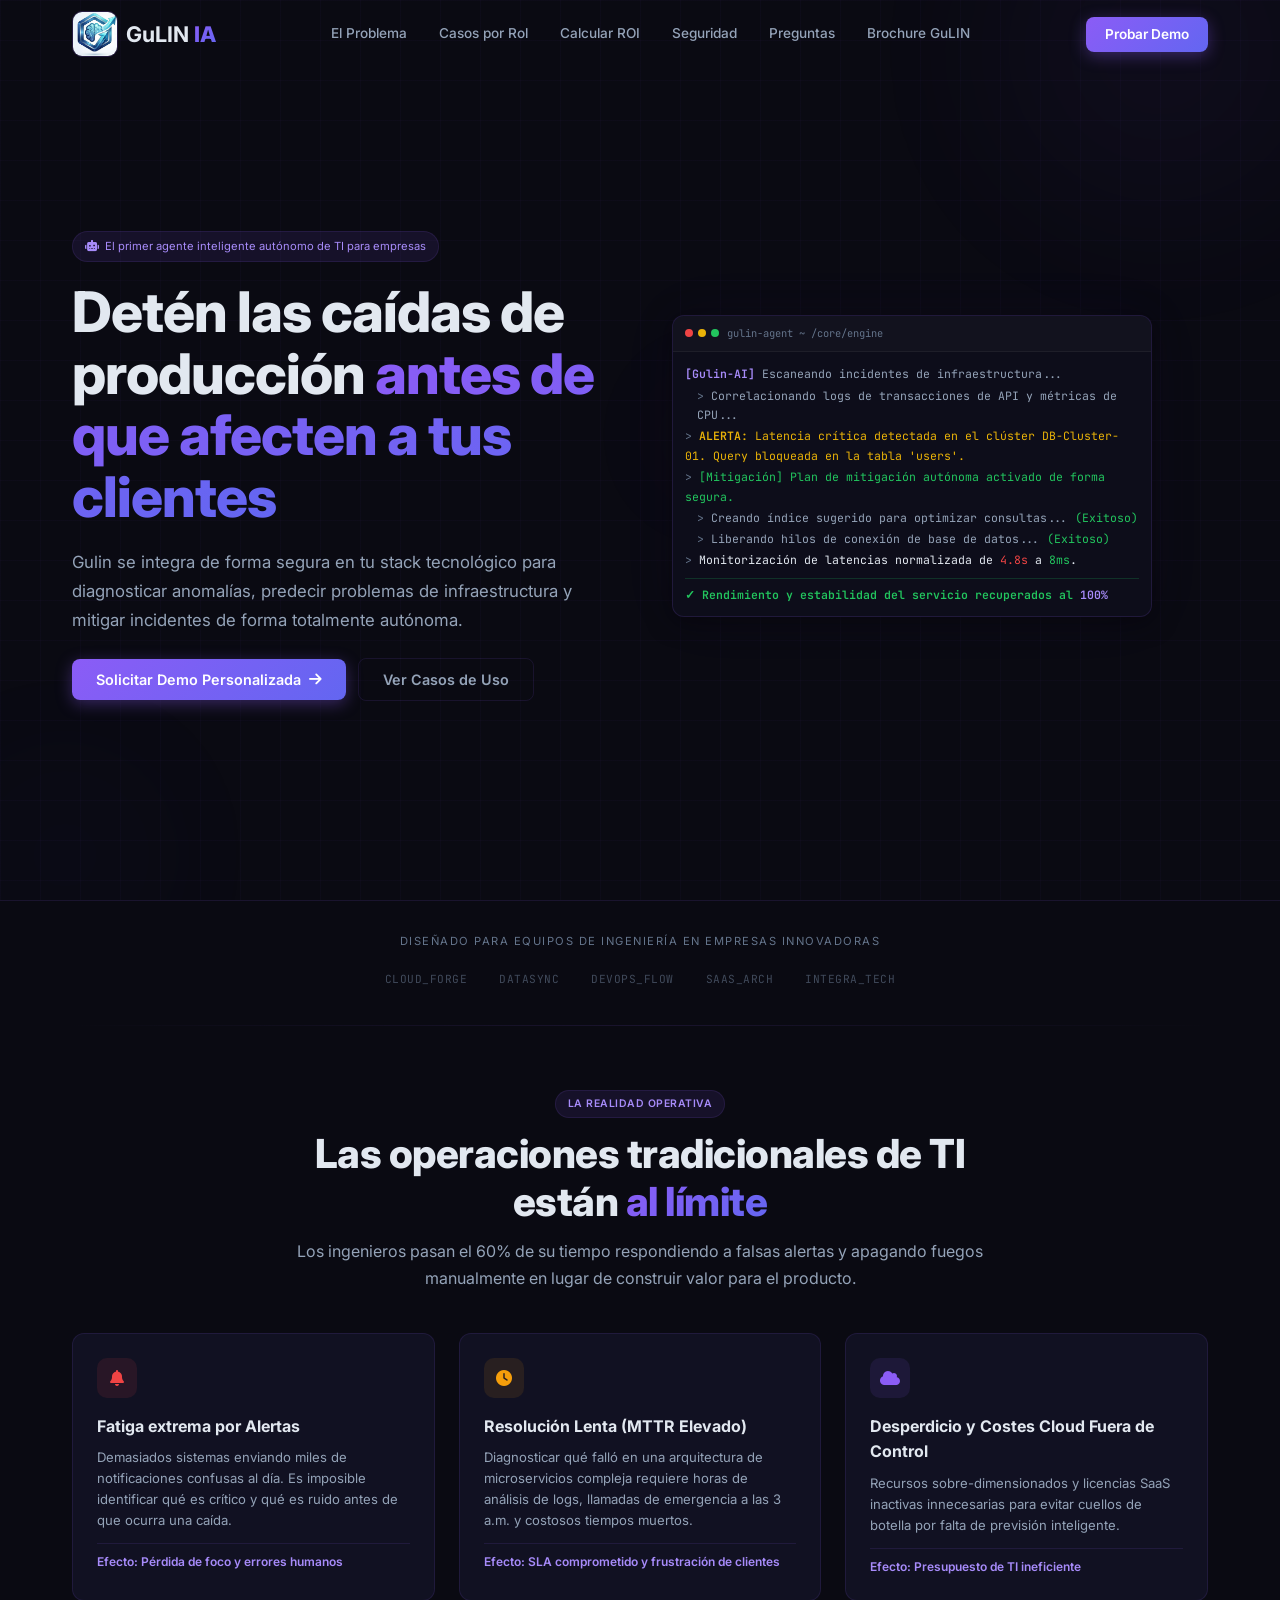
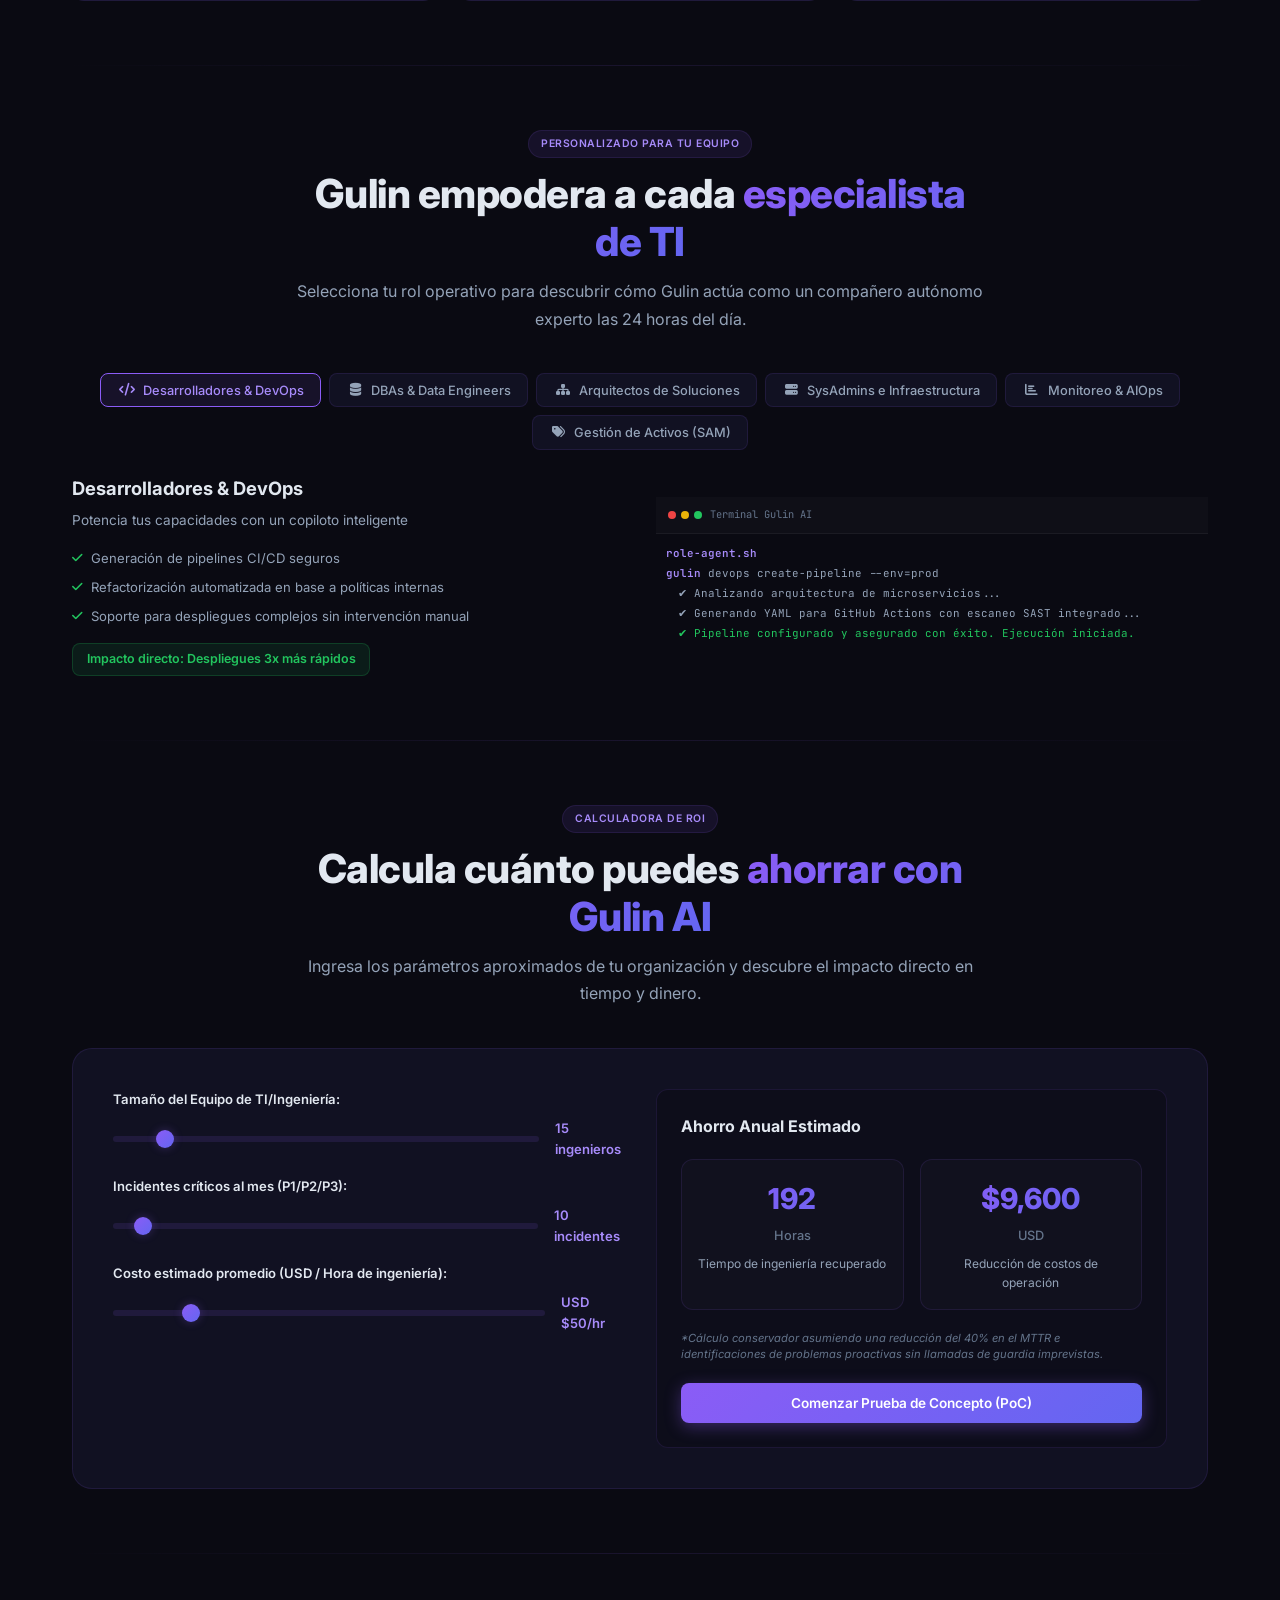
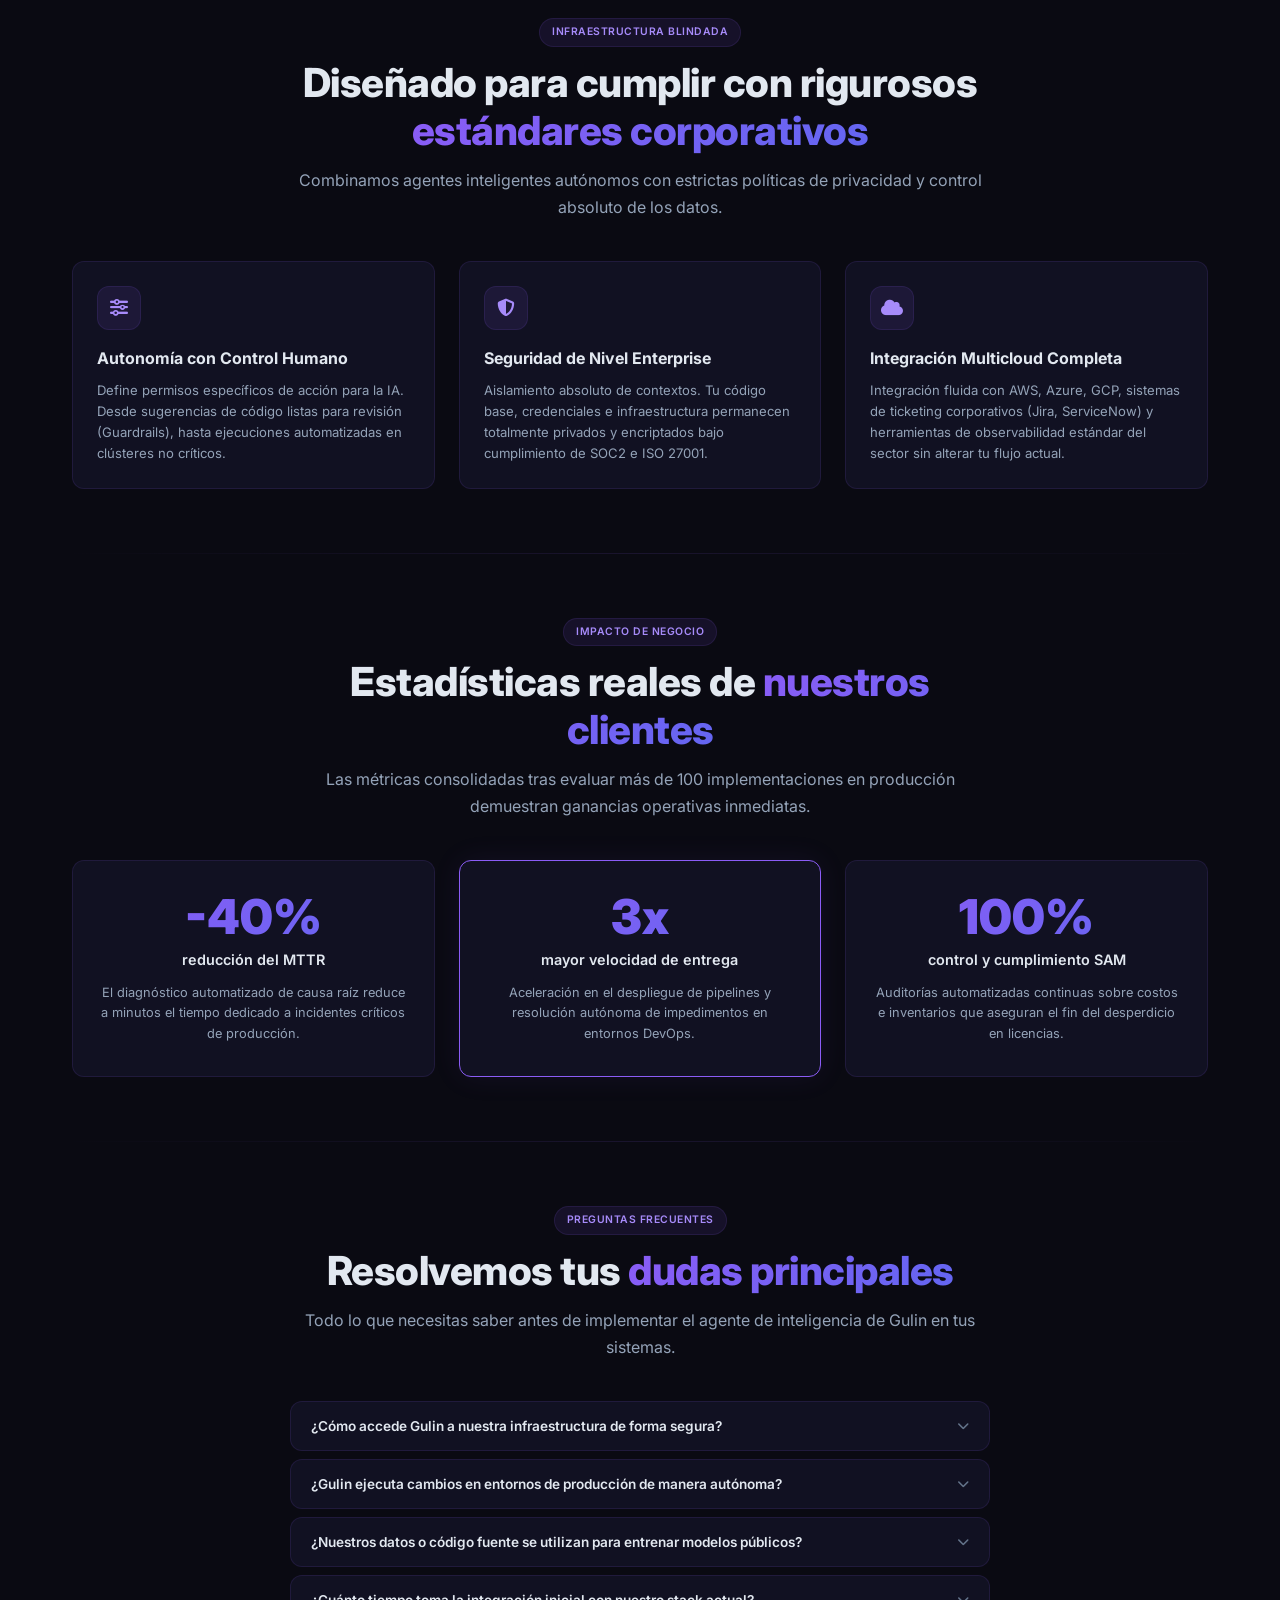
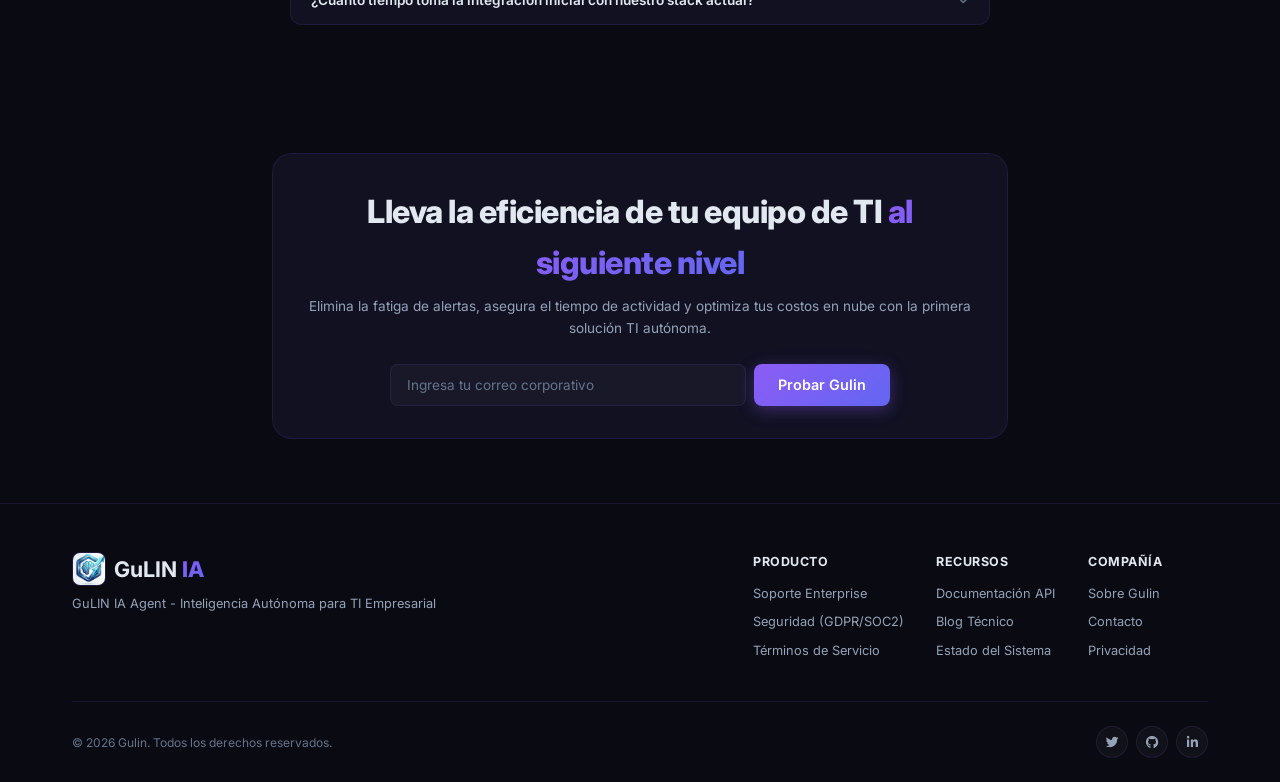
==== commit 1a7411bc: "Agregado nav-link 'Brochure GuLIN' con descarga de PDF profesional (3 páginas)" ====
--- a/index.html
+++ b/index.html
@@ -25,6 +25,7 @@
                 <a href="#roi" class="nav-link">Calcular ROI</a>
                 <a href="#seguridad" class="nav-link">Seguridad</a>
                 <a href="#faq" class="nav-link">Preguntas</a>
+                <a href="brochure_gulin.pdf" class="nav-link" download>Brochure GuLIN</a>
             </div>
             <div class="nav-actions">
                 <button class="btn btn-primary" onclick="openModal()">Probar Demo</button>
--- a/styles.css
+++ b/styles.css
@@ -64,18 +64,18 @@
    Logo Image - Tamaño armónico
    ============================================ */
 .logo-img {
-    width: 32px;
-    height: 32px;
-    border-radius: 8px;
+    width: 46px;
+    height: 46px;
+    border-radius: 10px;
     object-fit: cover;
     flex-shrink: 0;
-    border: 1px solid rgba(139, 92, 246, 0.15);
+    border: 1px solid rgba(139, 92, 246, 0.2);
     transition: var(--transition);
 }
 
 .logo-img:hover {
     border-color: var(--primary-light);
-    box-shadow: 0 0 8px rgba(139, 92, 246, 0.2);
+    box-shadow: 0 0 12px rgba(139, 92, 246, 0.3);
 }
 
 .logo-img-footer {
@@ -116,11 +116,11 @@
 .nav-container {
     max-width: var(--max-width);
     margin: 0 auto;
-    padding: 0 1rem;
+    padding: 0 1.5rem;
     display: flex;
     align-items: center;
     justify-content: space-between;
-    gap: 0.5rem;
+    gap: 1rem;
 }
 
 .nav-logo {
@@ -131,7 +131,7 @@
 }
 
 .logo-text {
-    font-size: 1.15rem;
+    font-size: 1.35rem;
     font-weight: 700;
     color: var(--text);
     white-space: nowrap;
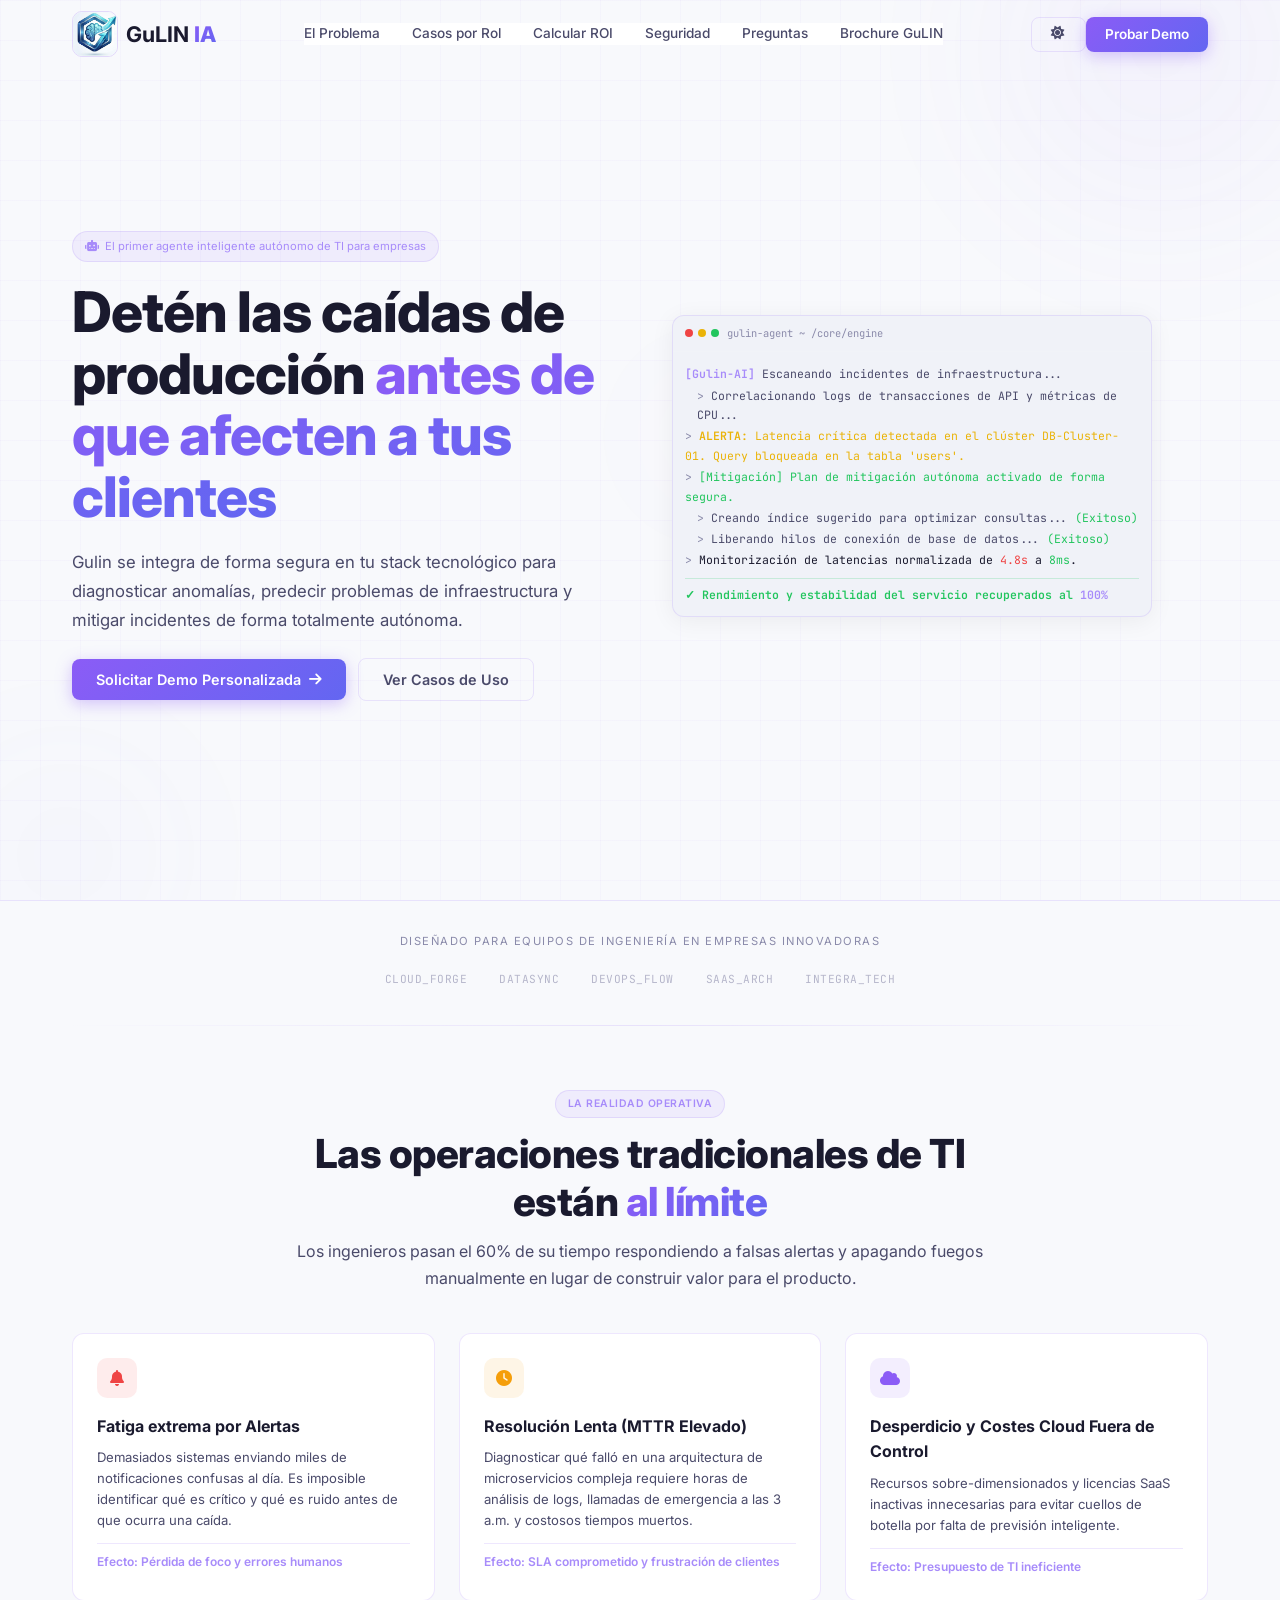
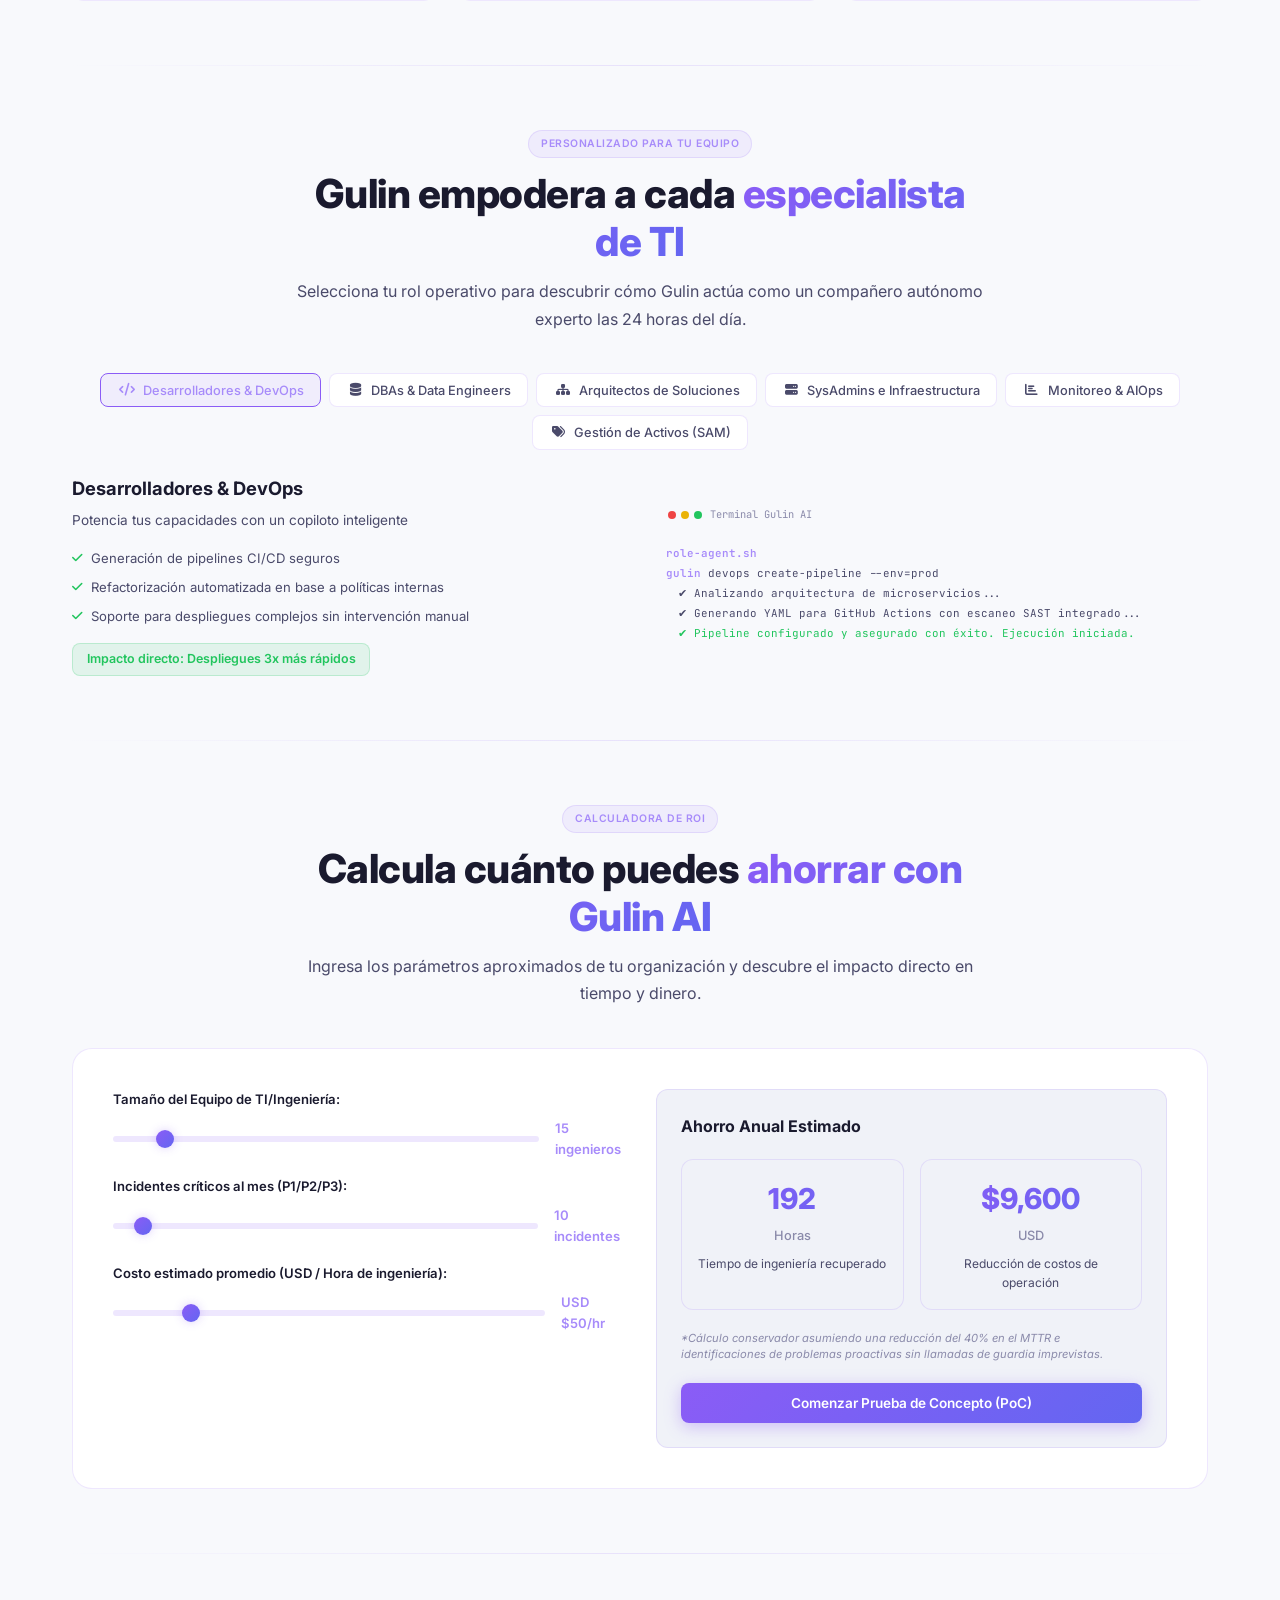
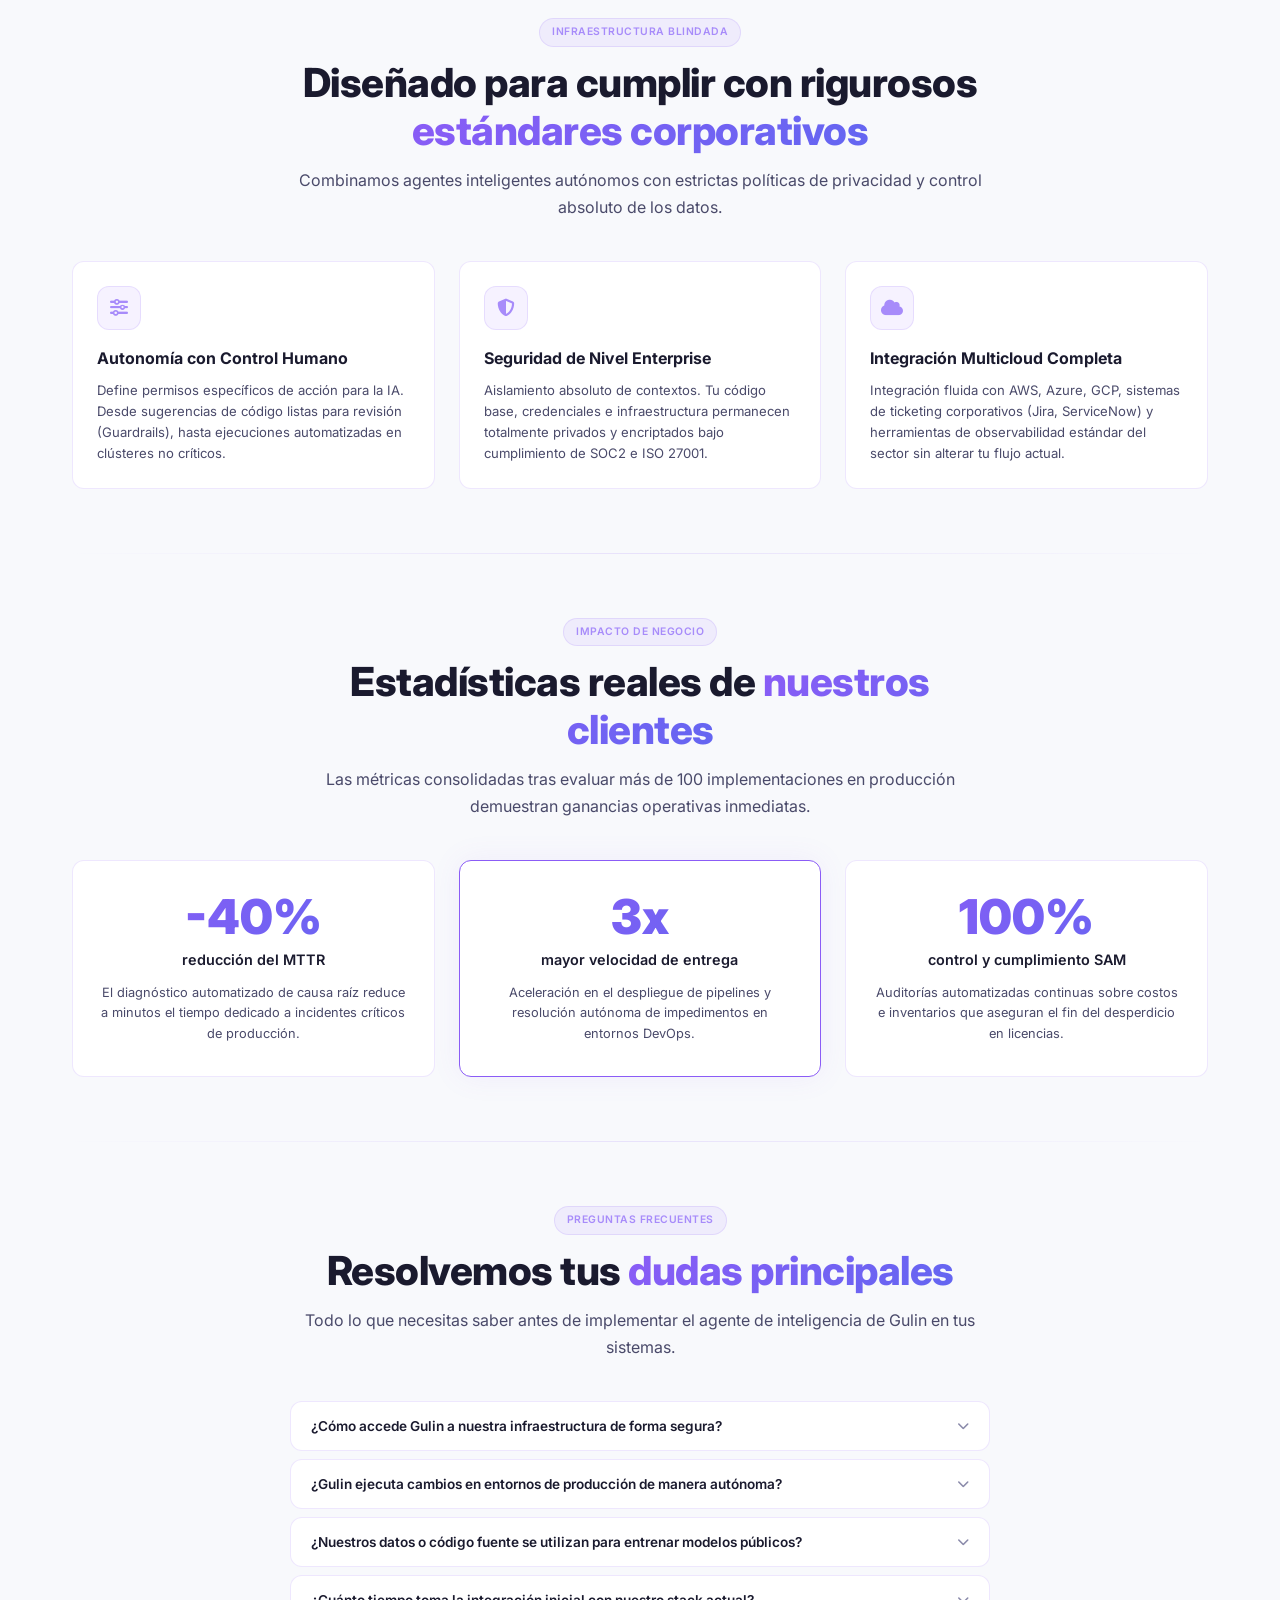
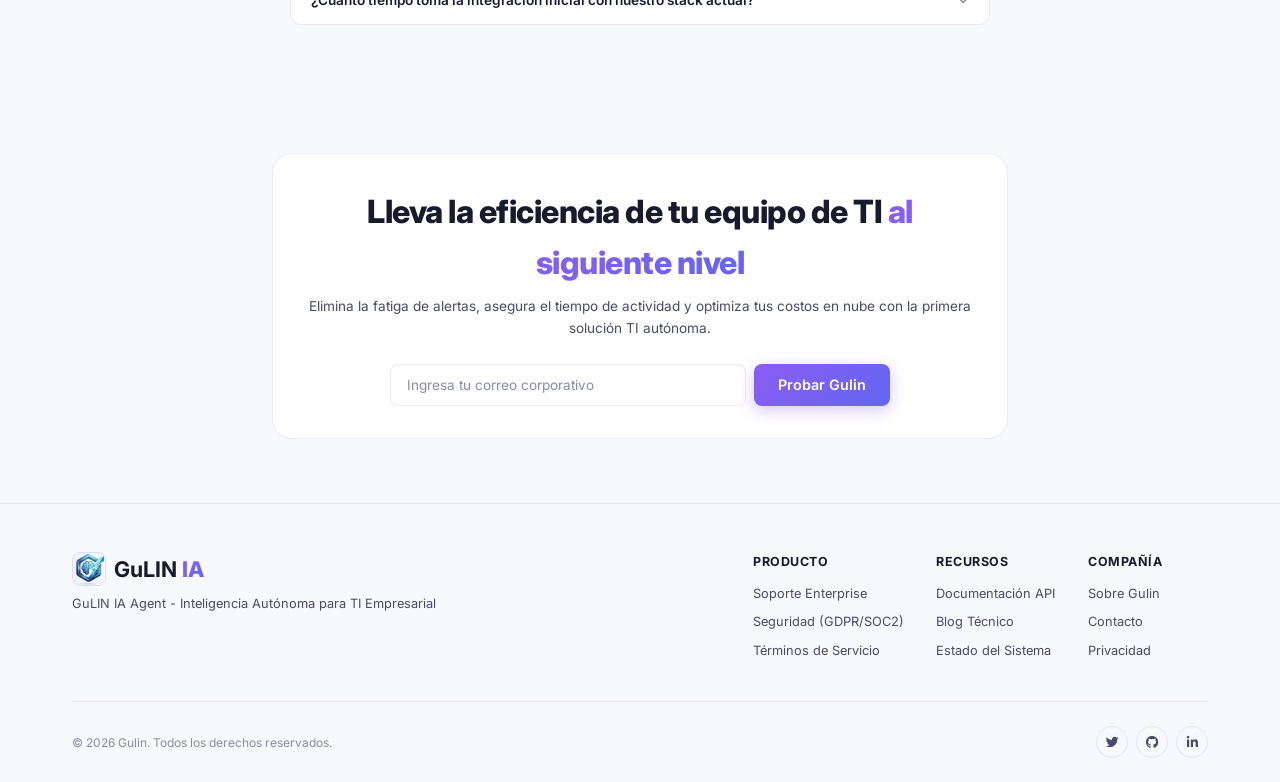
==== commit bddd9ee6: "Brochure PDF mejorado (cards, gradientes, iconos) + Web: modo claro/oscuro automatico + toggle manua" ====
--- a/index.html
+++ b/index.html
@@ -28,6 +28,9 @@
                 <a href="brochure_gulin.pdf" class="nav-link" download>Brochure GuLIN</a>
             </div>
             <div class="nav-actions">
+                <button class="btn btn-ghost theme-toggle" id="themeToggle" aria-label="Cambiar tema" onclick="toggleTheme()">
+                    <i class="fas fa-moon"></i>
+                </button>
                 <button class="btn btn-primary" onclick="openModal()">Probar Demo</button>
             </div>
             <button class="menu-toggle" id="menuToggle" aria-label="Menú">
--- a/styles.css
+++ b/styles.css
@@ -30,6 +30,119 @@
     --terminal-yellow: #eab308;
     --max-width: 1200px;
     --nav-height: 60px;
+    --navbar-bg: transparent;
+    --navbar-border: transparent;
+    --hero-bg: transparent;
+}
+
+/* ============================================
+   Modo Claro
+   ============================================ */
+@media (prefers-color-scheme: light) {
+    :root {
+        --bg: #f8f9fc;
+        --bg-card: #ffffff;
+        --bg-card-hover: #f0f2f8;
+        --text: #1a1a2e;
+        --text-secondary: #4a4a6a;
+        --text-muted: #8a8aaa;
+        --border: rgba(139, 92, 246, 0.15);
+        --border-hover: rgba(139, 92, 246, 0.35);
+        --primary-bg: rgba(139, 92, 246, 0.08);
+        --shadow: 0 4px 24px rgba(0, 0, 0, 0.08);
+        --shadow-glow: 0 0 40px rgba(139, 92, 246, 0.06);
+        --terminal-bg: #f0f2f8;
+        --navbar-bg: rgba(255, 255, 255, 0.95);
+        --navbar-border: rgba(139, 92, 246, 0.1);
+        --hero-bg: #f8f9fc;
+    }
+
+    .navbar.scrolled {
+        background: var(--navbar-bg);
+        border-bottom: 1px solid var(--navbar-border);
+    }
+
+    .nav-links {
+        background: rgba(255, 255, 255, 0.98);
+    }
+
+    .nav-actions.active {
+        background: rgba(255, 255, 255, 0.98);
+    }
+
+    .terminal-card {
+        box-shadow: 0 4px 24px rgba(0, 0, 0, 0.06);
+    }
+
+    .roi-calculator {
+        background: var(--bg-card);
+    }
+
+    .cta-content {
+        background: var(--bg-card);
+    }
+
+    .modal {
+        background: var(--bg-card);
+    }
+
+    .menu-toggle span {
+        background: var(--text);
+    }
+}
+
+/* ============================================
+   Toggle manual de tema (clase .light-mode)
+   ============================================ */
+.light-mode {
+    --bg: #f8f9fc;
+    --bg-card: #ffffff;
+    --bg-card-hover: #f0f2f8;
+    --text: #1a1a2e;
+    --text-secondary: #4a4a6a;
+    --text-muted: #8a8aaa;
+    --border: rgba(139, 92, 246, 0.15);
+    --border-hover: rgba(139, 92, 246, 0.35);
+    --primary-bg: rgba(139, 92, 246, 0.08);
+    --shadow: 0 4px 24px rgba(0, 0, 0, 0.08);
+    --shadow-glow: 0 0 40px rgba(139, 92, 246, 0.06);
+    --terminal-bg: #f0f2f8;
+    --navbar-bg: rgba(255, 255, 255, 0.95);
+    --navbar-border: rgba(139, 92, 246, 0.1);
+    --hero-bg: #f8f9fc;
+}
+
+.light-mode .navbar.scrolled {
+    background: var(--navbar-bg);
+    border-bottom: 1px solid var(--navbar-border);
+}
+
+.light-mode .nav-links {
+    background: rgba(255, 255, 255, 0.98);
+}
+
+.light-mode .nav-actions.active {
+    background: rgba(255, 255, 255, 0.98);
+}
+
+.light-mode .terminal-card {
+    box-shadow: 0 4px 24px rgba(0, 0, 0, 0.06);
+}
+
+.light-mode .roi-calculator {
+    background: var(--bg-card);
+}
+
+.light-mode .cta-content {
+    background: var(--bg-card);
+}
+
+.light-mode .modal {
+    background: var(--bg-card);
+}
+
+.light-mode .menu-toggle span {
+    background: var(--text);
 }
 
 * { margin: 0; padding: 0; box-sizing: border-box; }
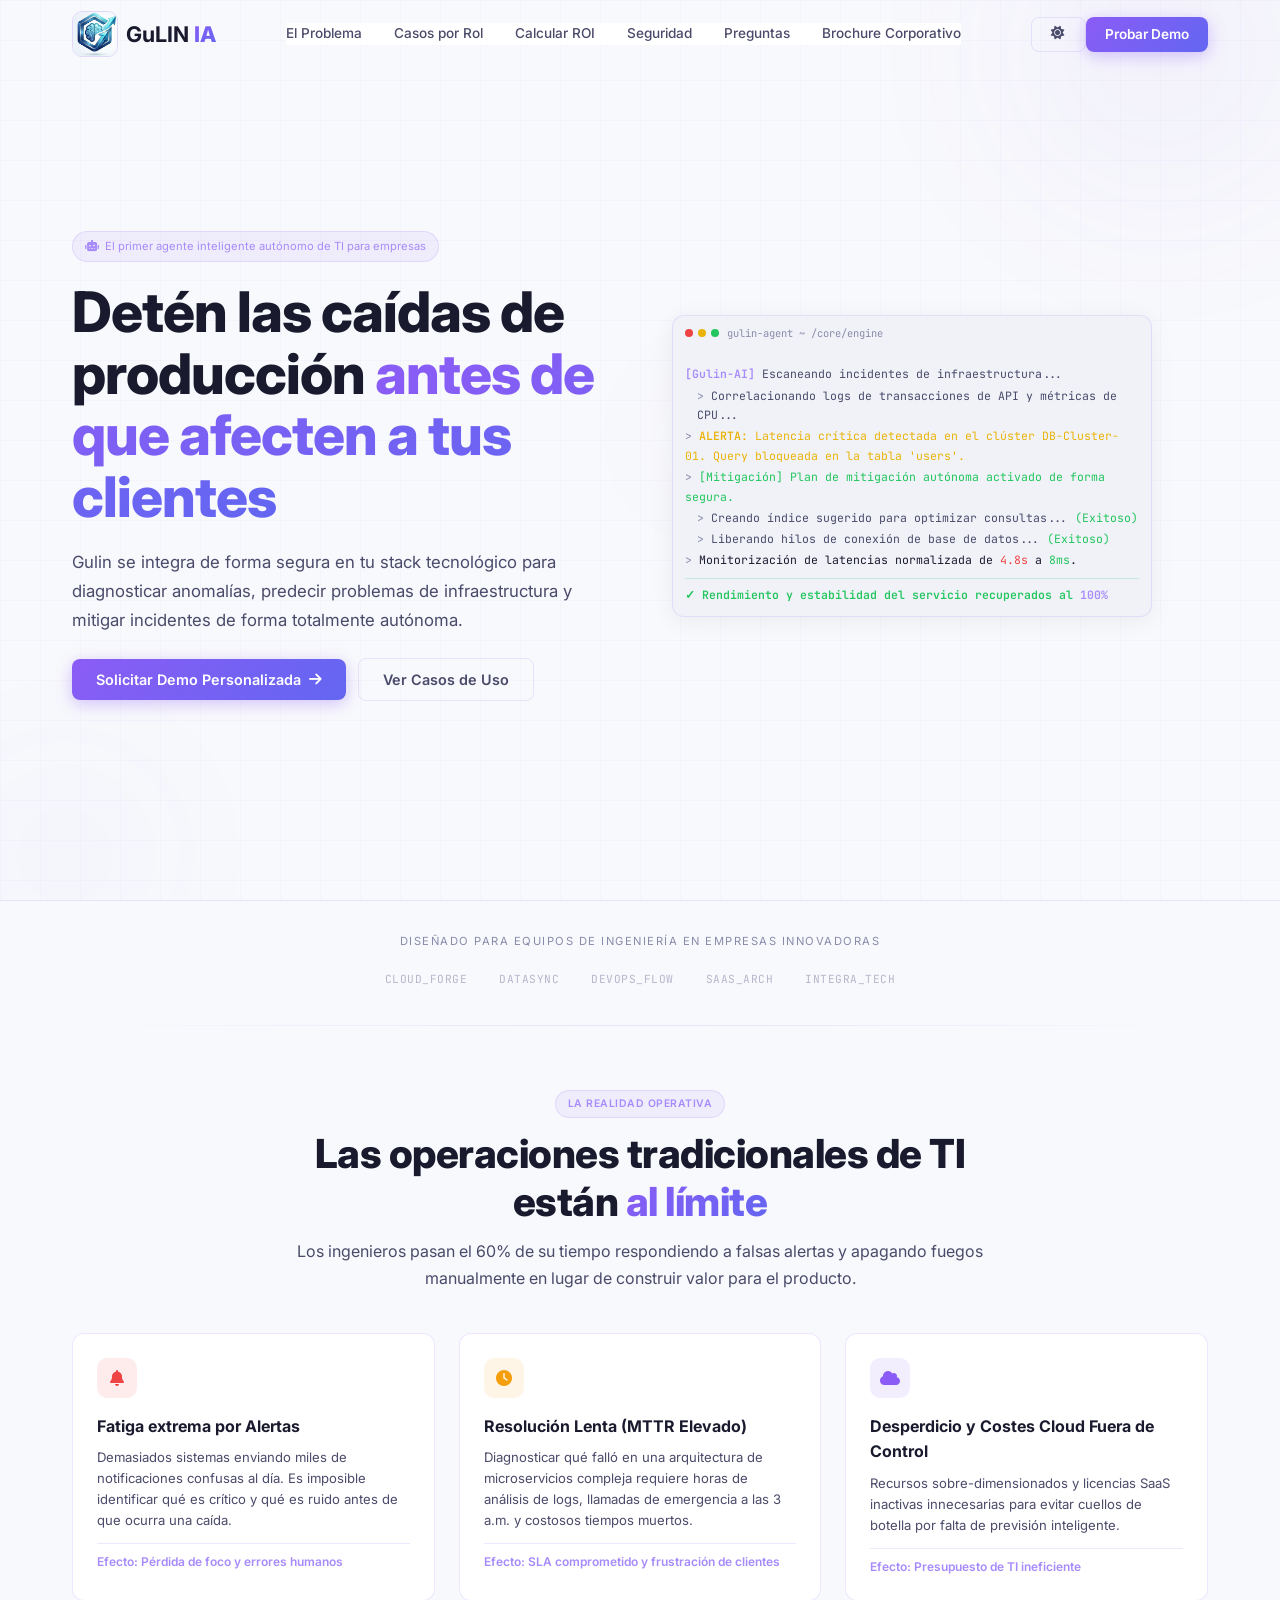
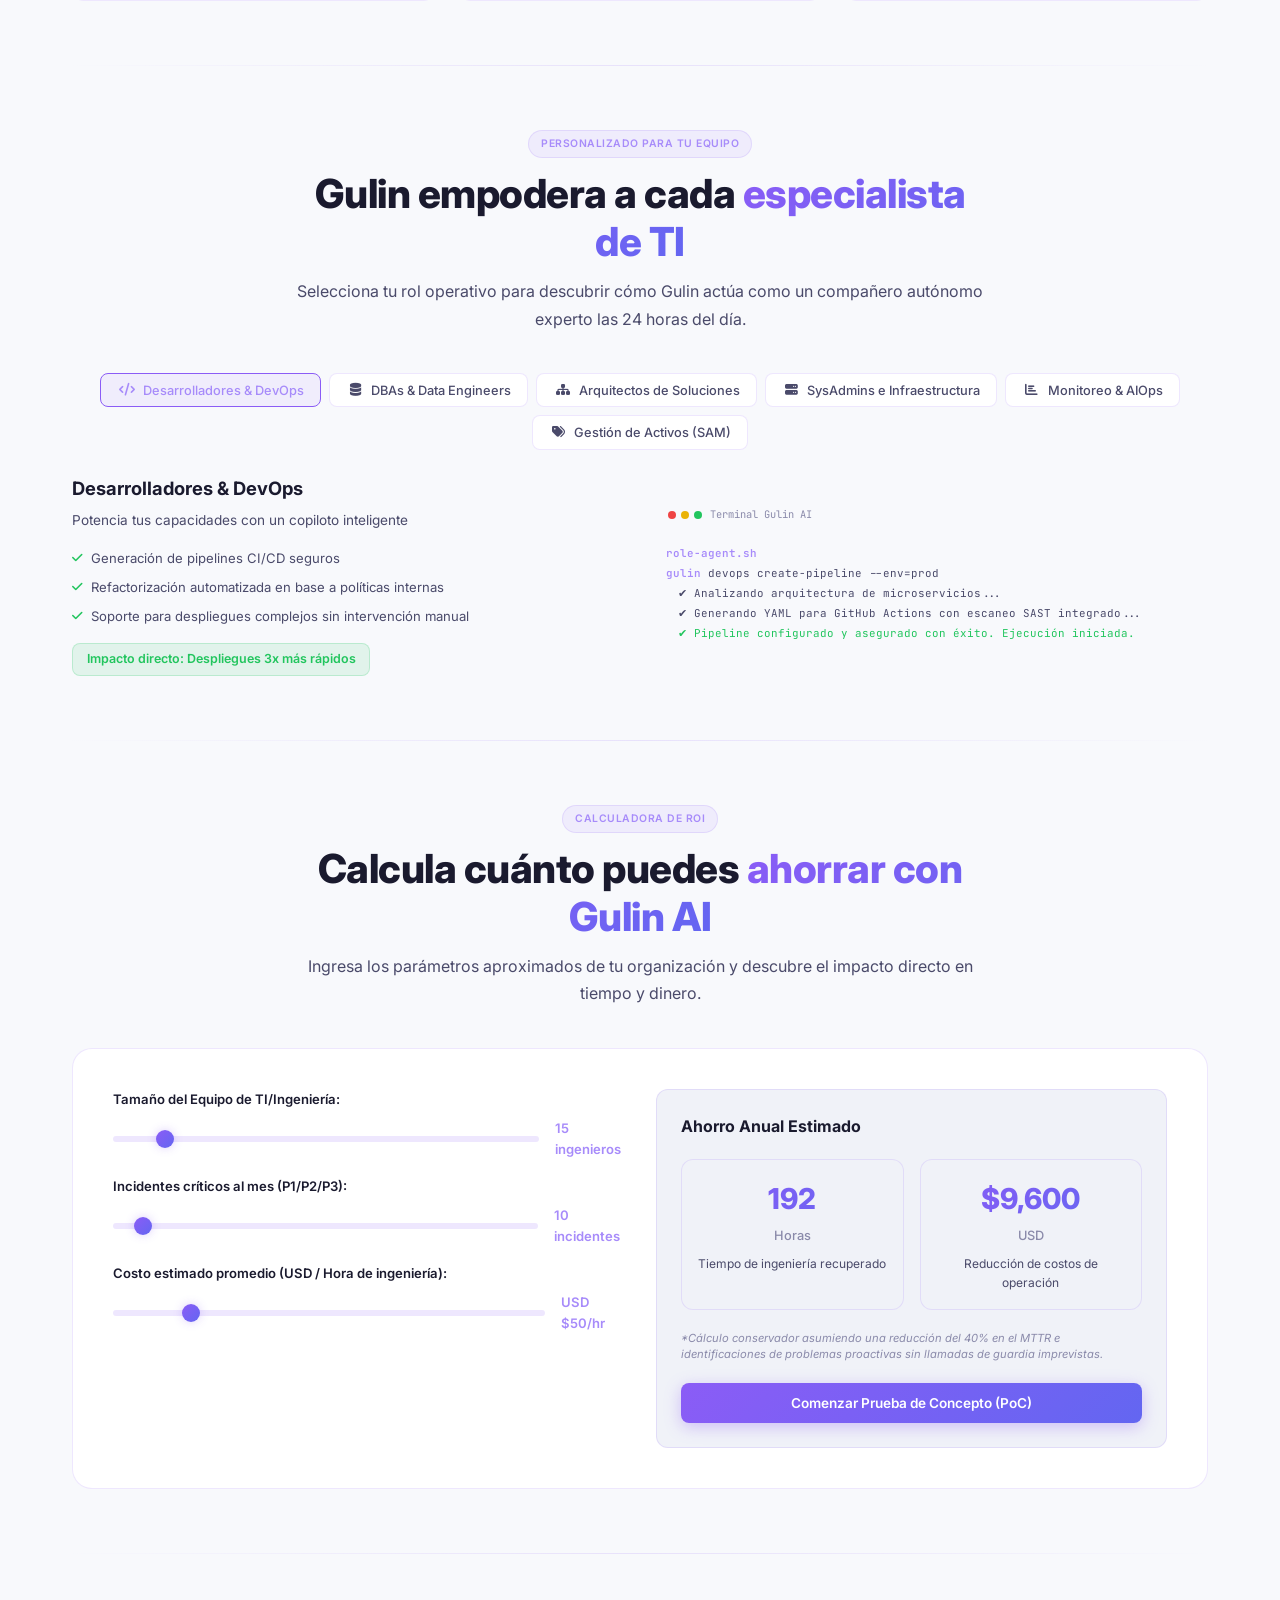
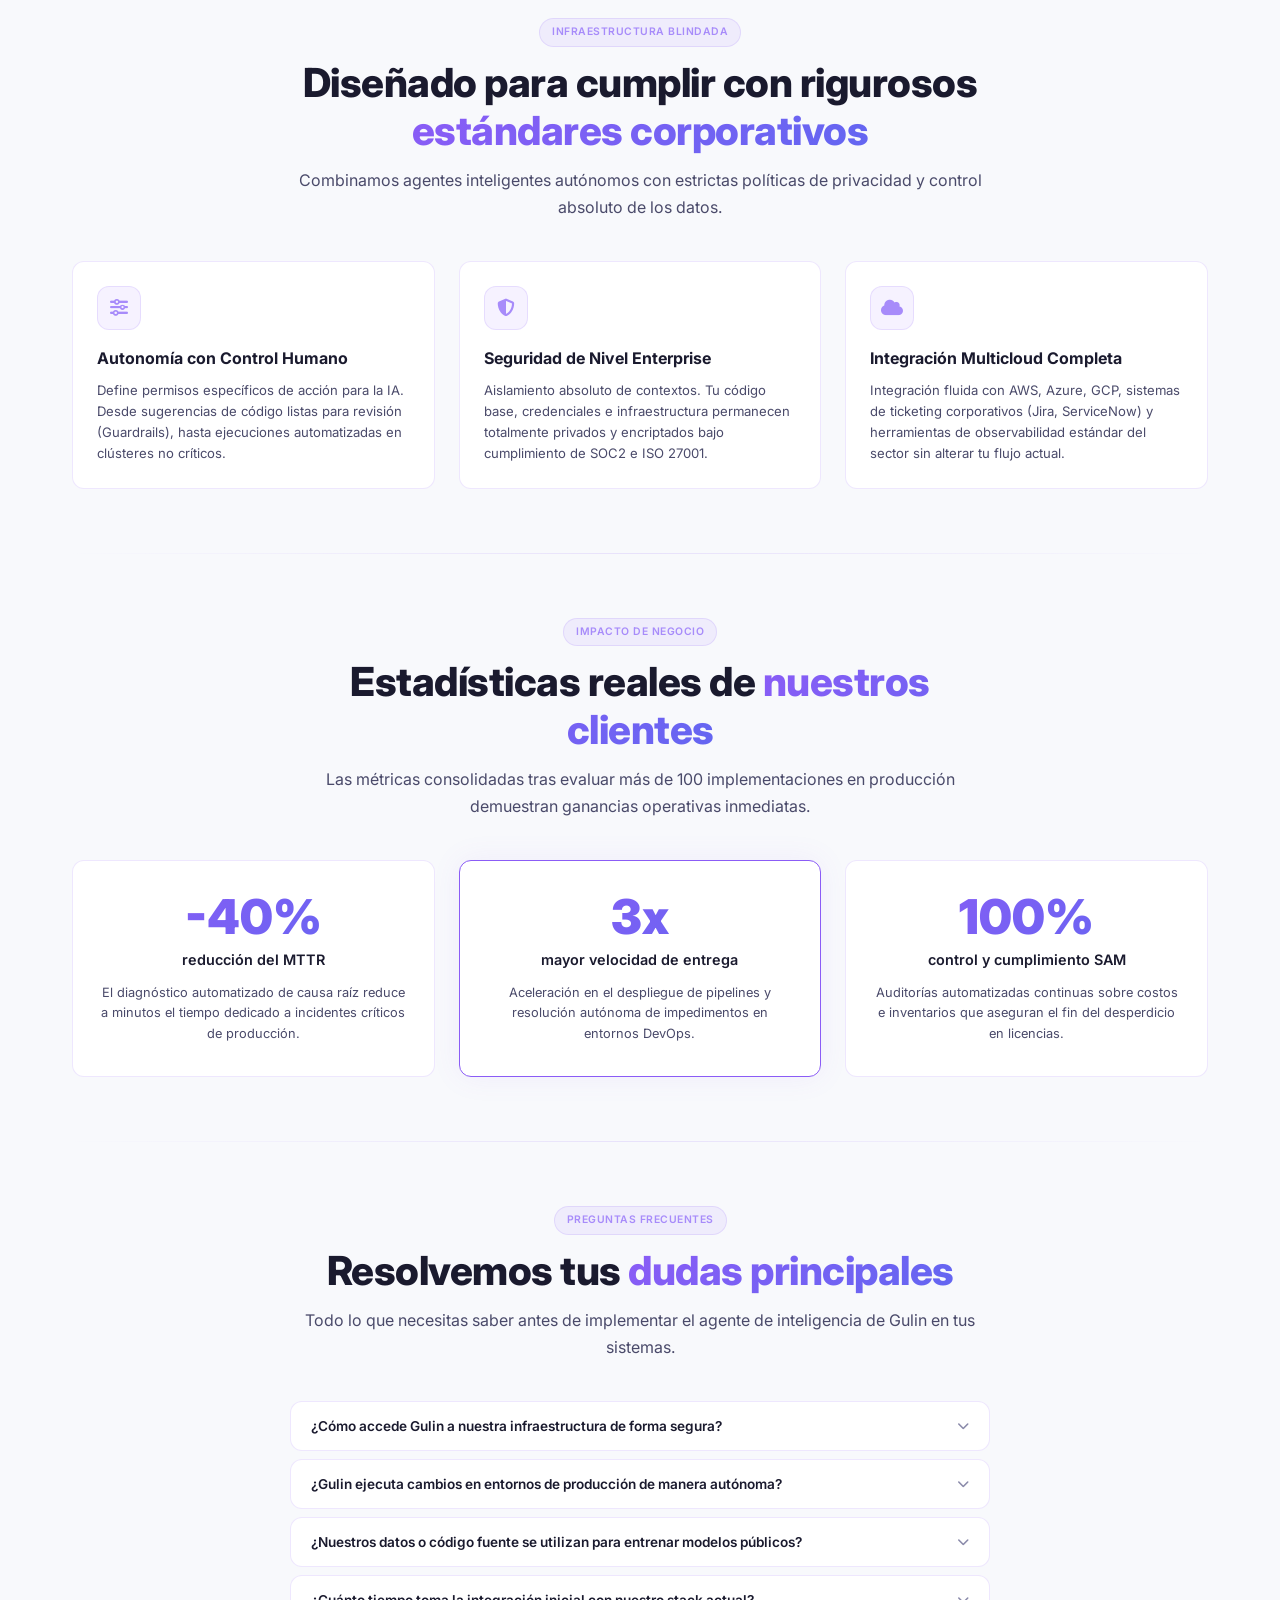
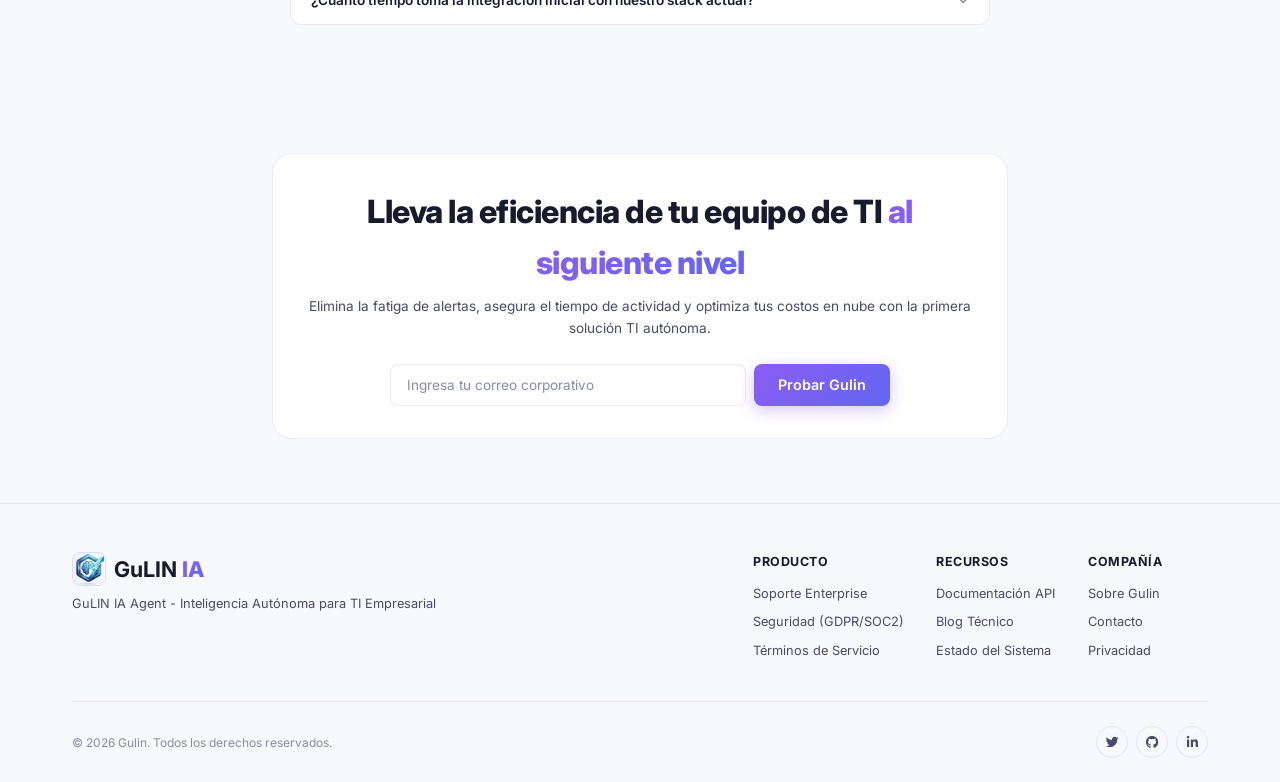
==== commit 1a9dfb84: "feat:new-brochure-pdf" ====
--- a/index.html
+++ b/index.html
@@ -25,7 +25,7 @@
                 <a href="#roi" class="nav-link">Calcular ROI</a>
                 <a href="#seguridad" class="nav-link">Seguridad</a>
                 <a href="#faq" class="nav-link">Preguntas</a>
-                <a href="brochure_gulin.pdf" class="nav-link" download>Brochure GuLIN</a>
+                <a href="brochure-pdf.html" class="nav-link" target="_blank">Brochure Corporativo</a>
             </div>
             <div class="nav-actions">
                 <button class="btn btn-ghost theme-toggle" id="themeToggle" aria-label="Cambiar tema" onclick="toggleTheme()">
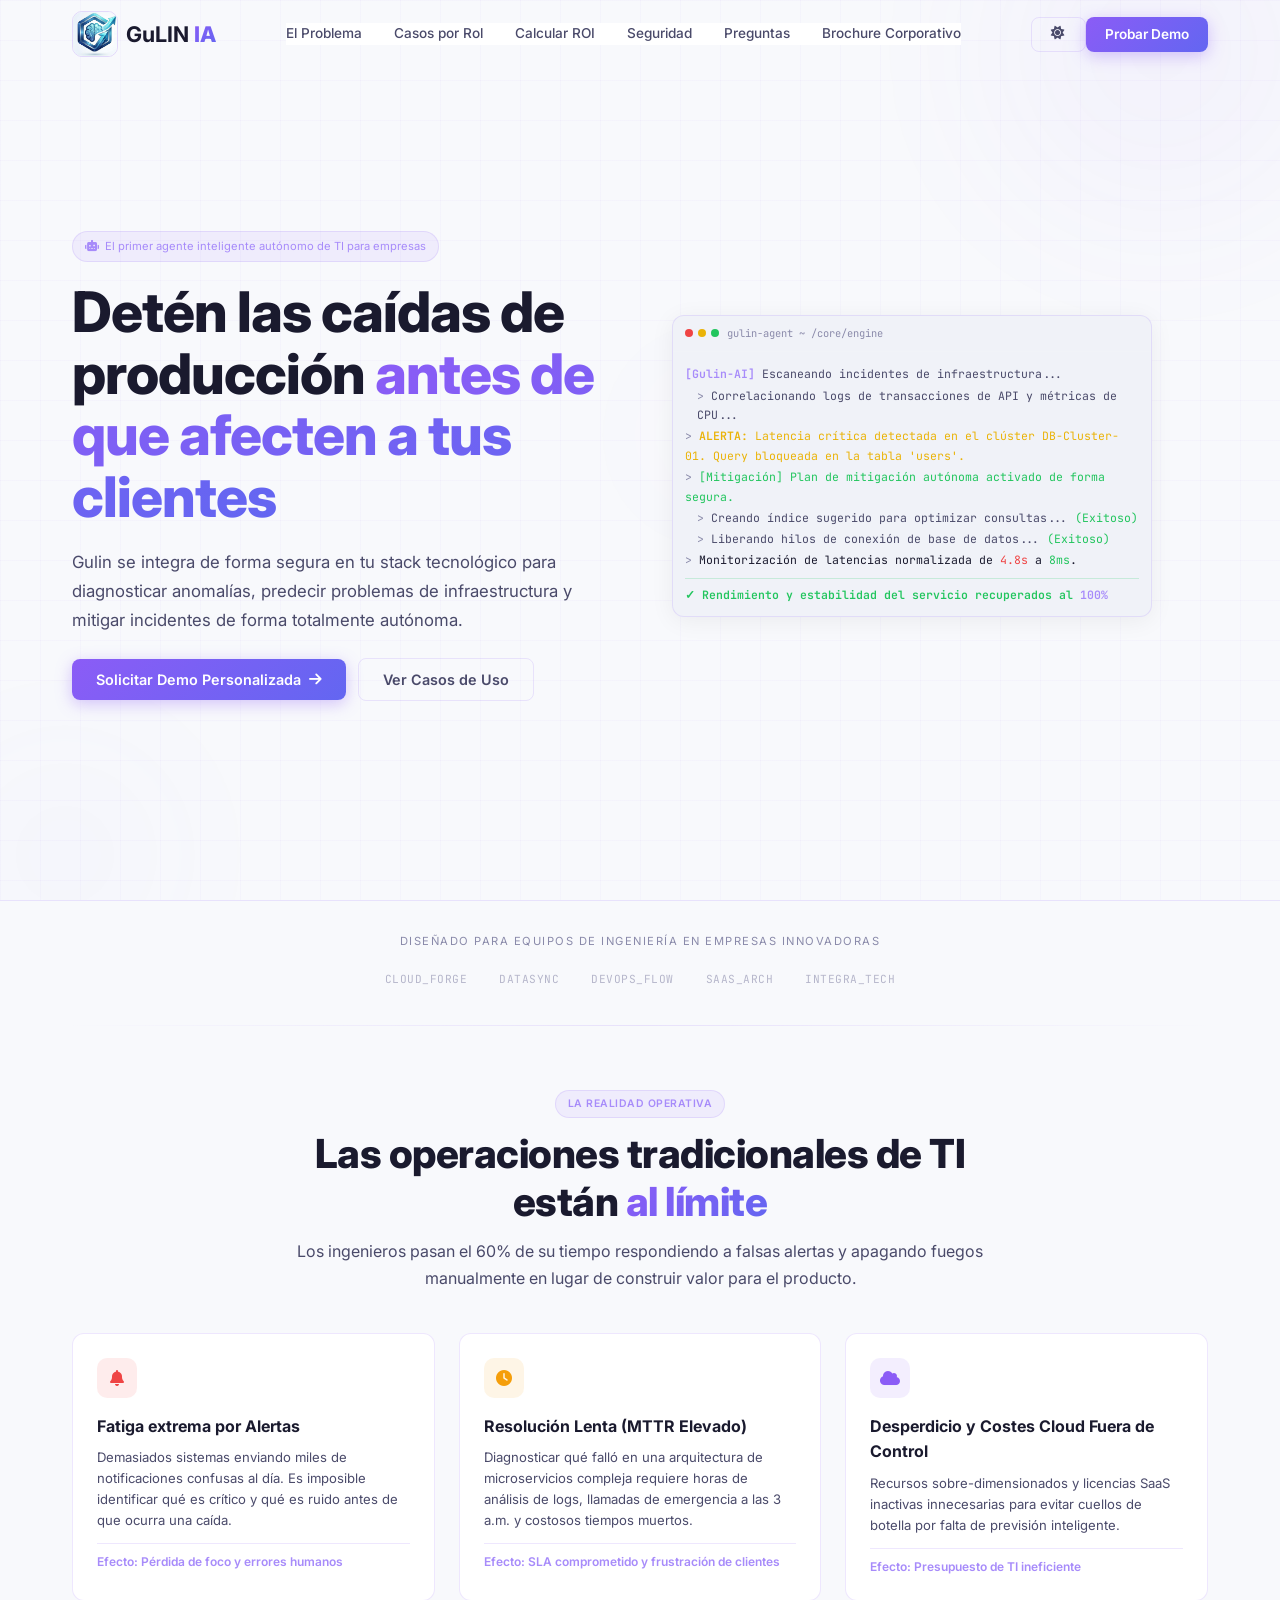
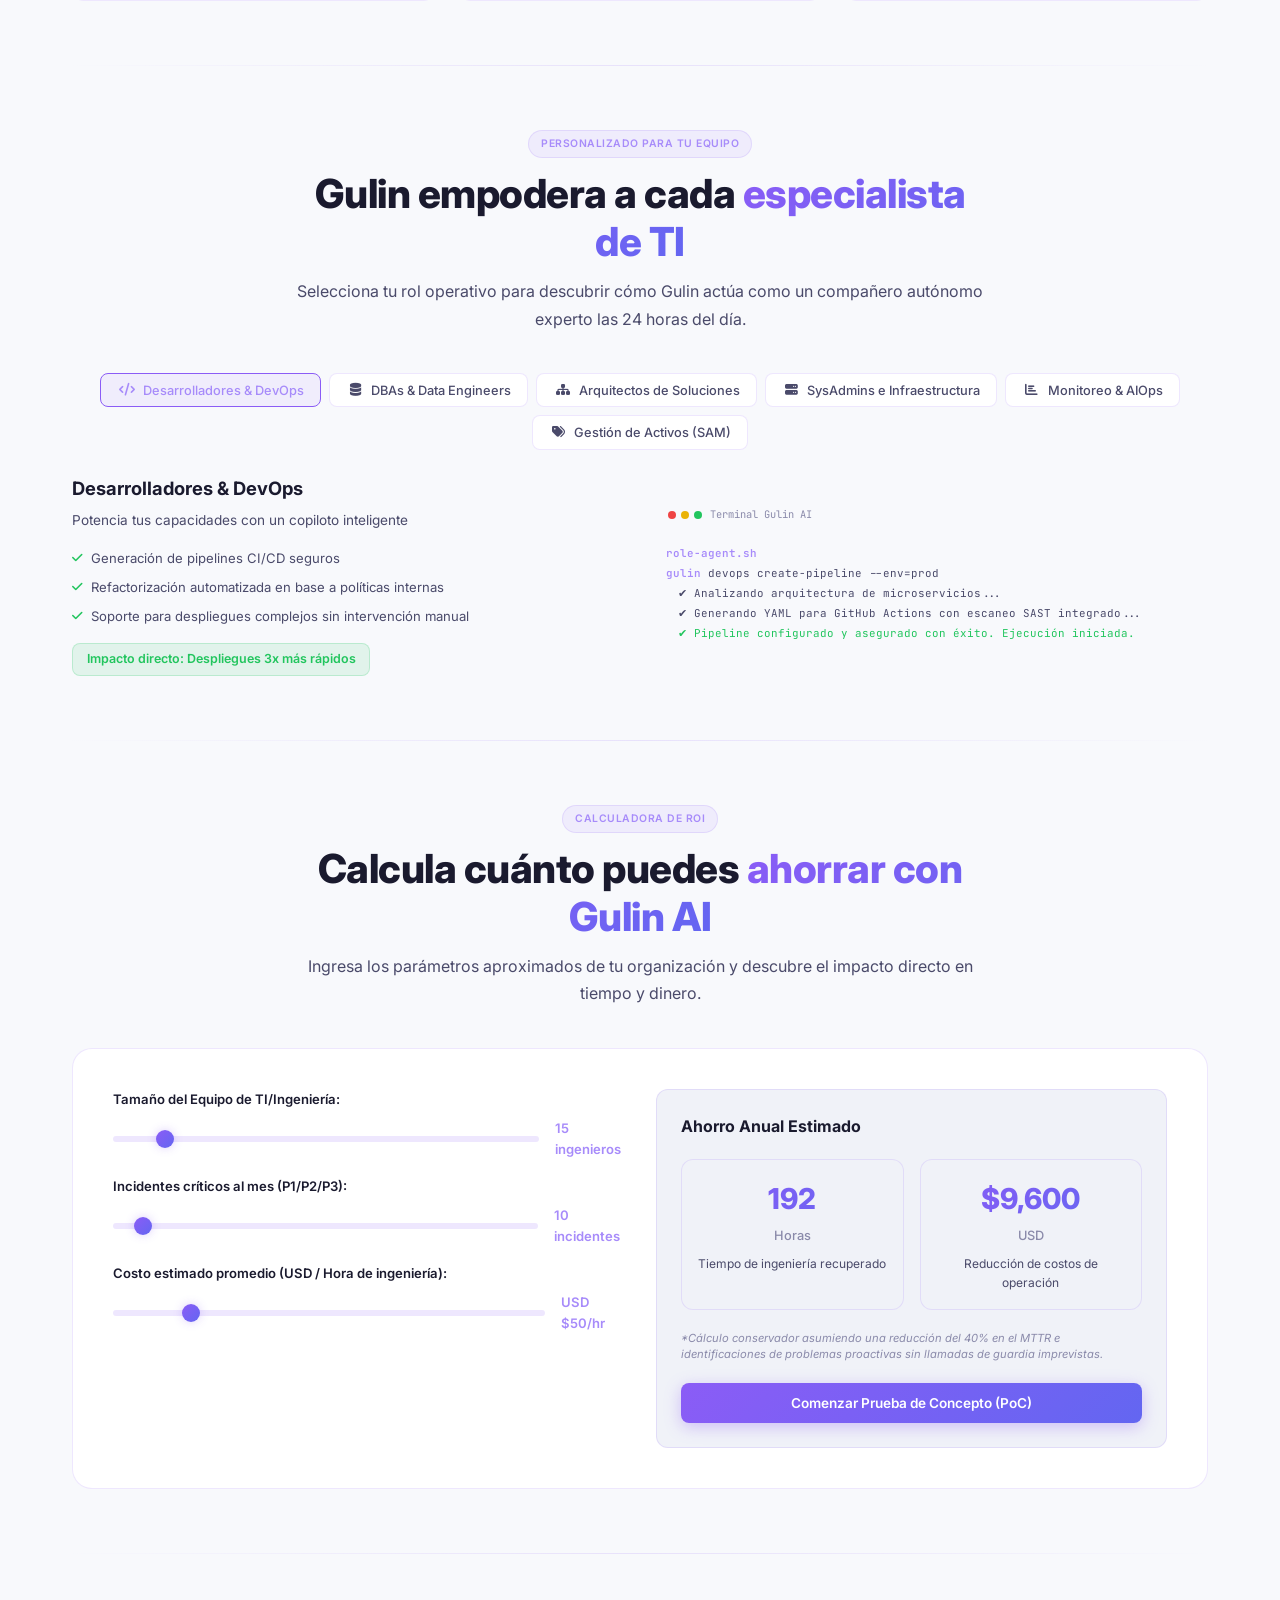
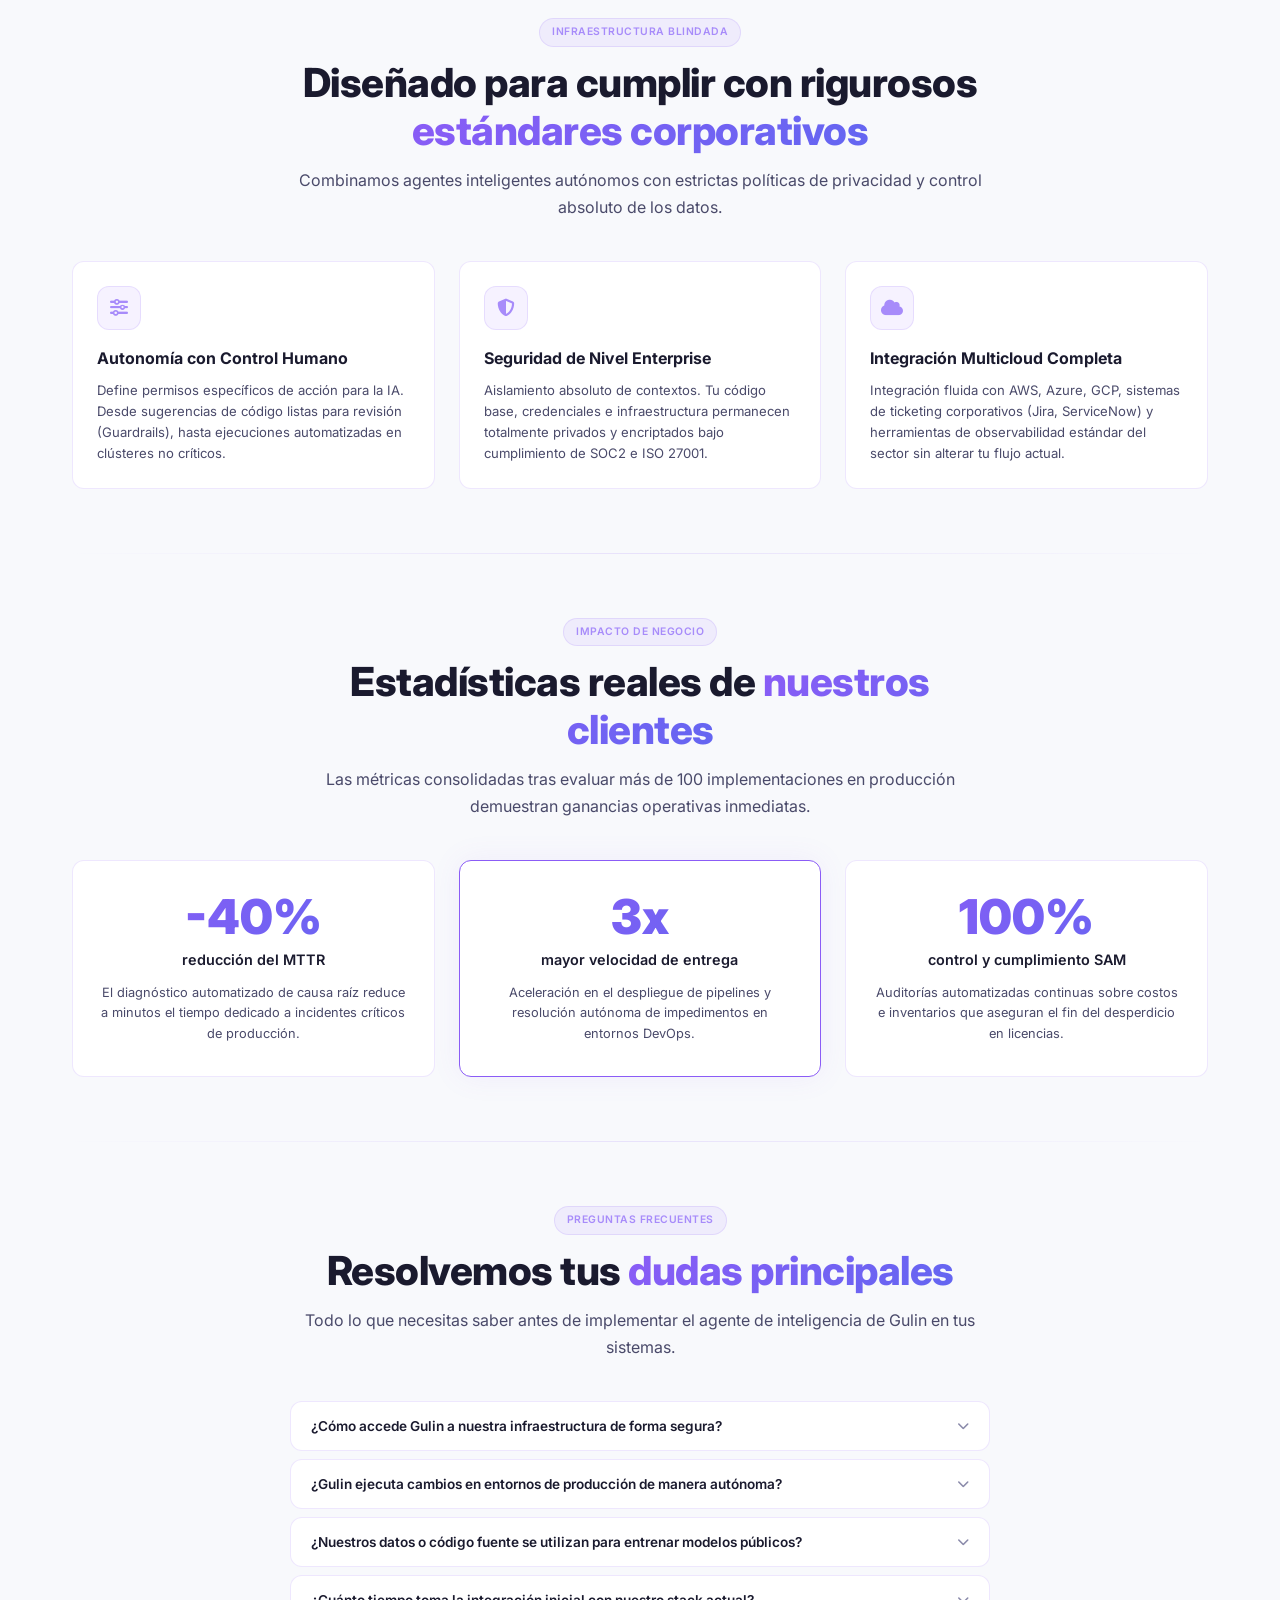
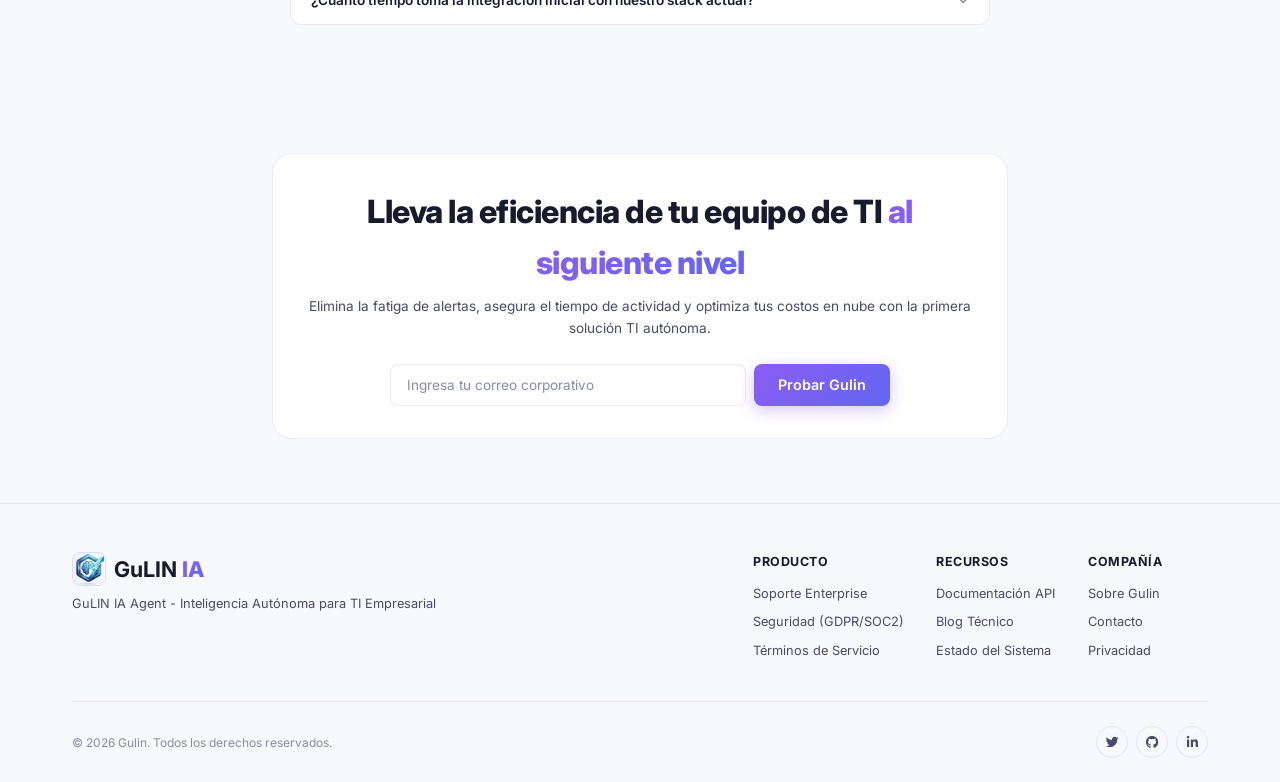
==== commit a8c1ae5f: "update:use-GuLIN_Enterprise_Brochure.pdf" ====
--- a/index.html
+++ b/index.html
@@ -25,7 +25,7 @@
                 <a href="#roi" class="nav-link">Calcular ROI</a>
                 <a href="#seguridad" class="nav-link">Seguridad</a>
                 <a href="#faq" class="nav-link">Preguntas</a>
-                <a href="brochure-pdf.html" class="nav-link" target="_blank">Brochure Corporativo</a>
+                <a href="GuLIN_Enterprise_Brochure.pdf" class="nav-link" download>Brochure Corporativo</a>
             </div>
             <div class="nav-actions">
                 <button class="btn btn-ghost theme-toggle" id="themeToggle" aria-label="Cambiar tema" onclick="toggleTheme()">
